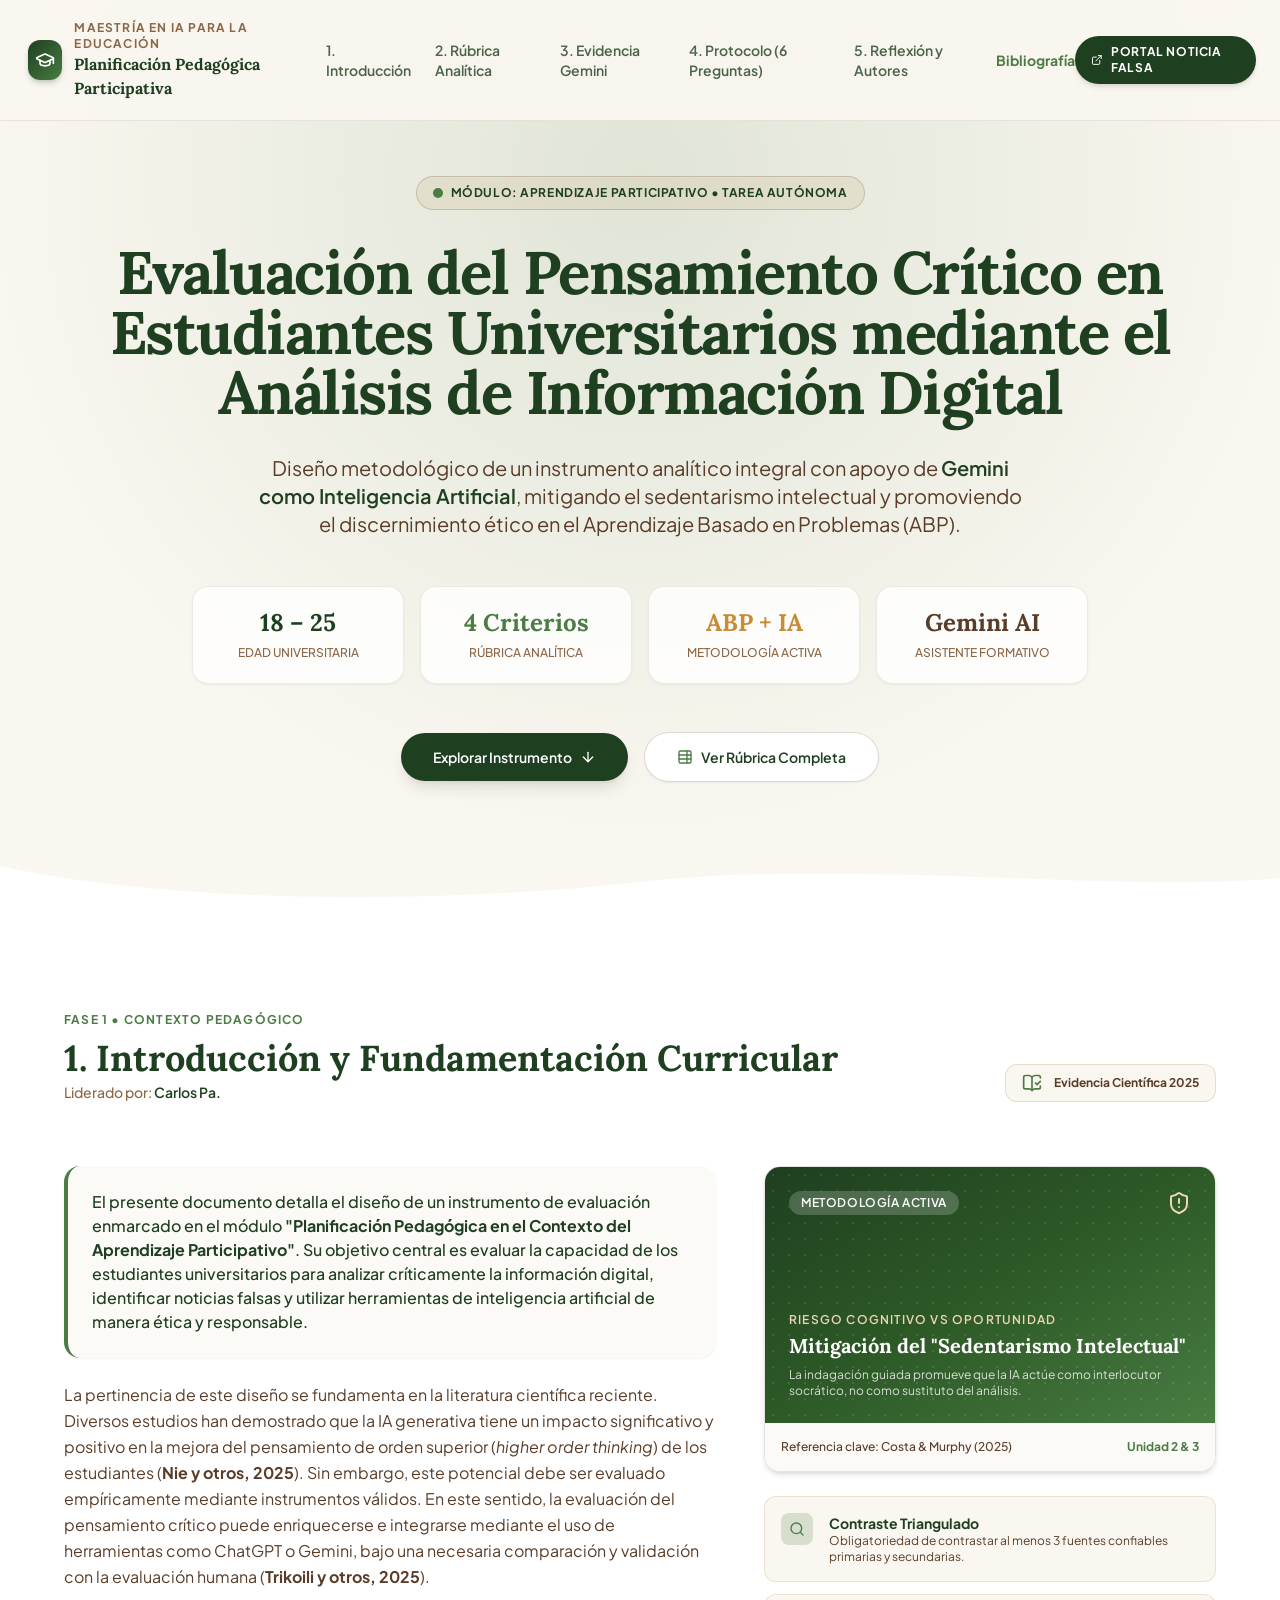
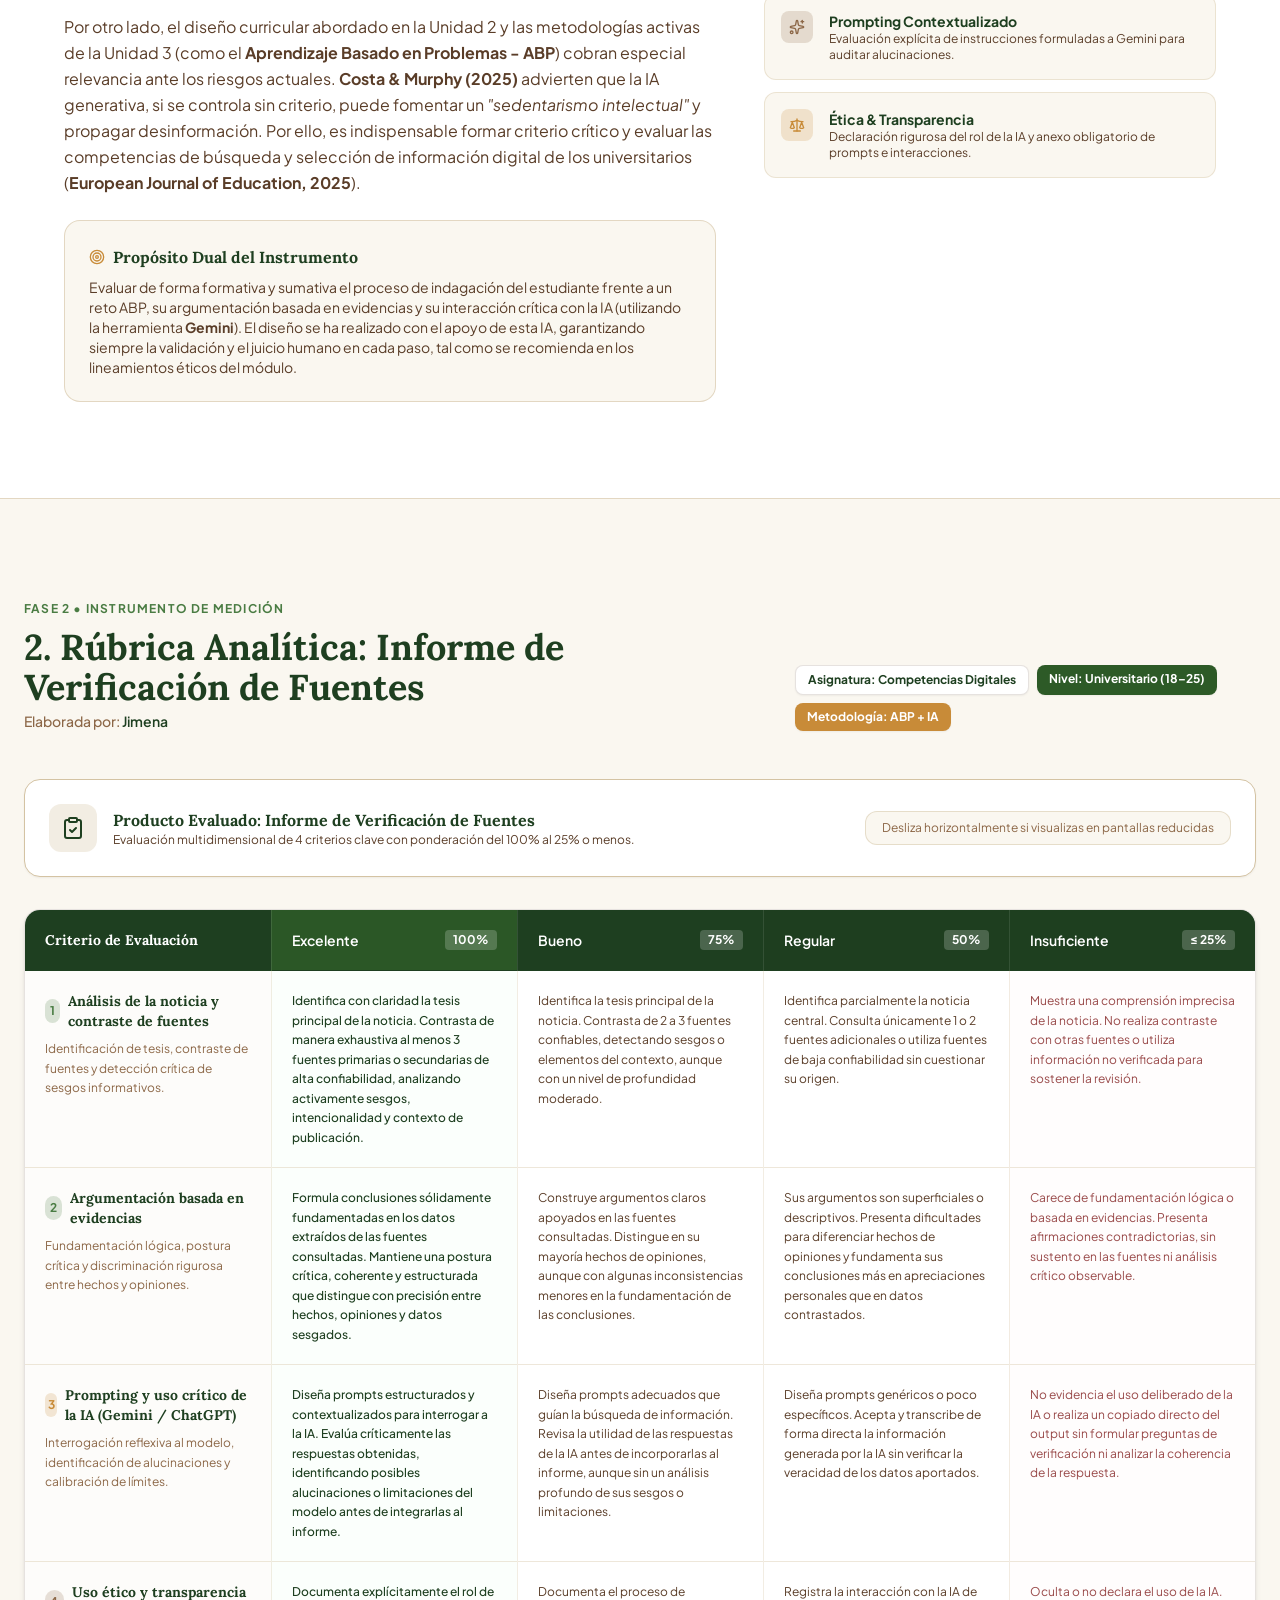
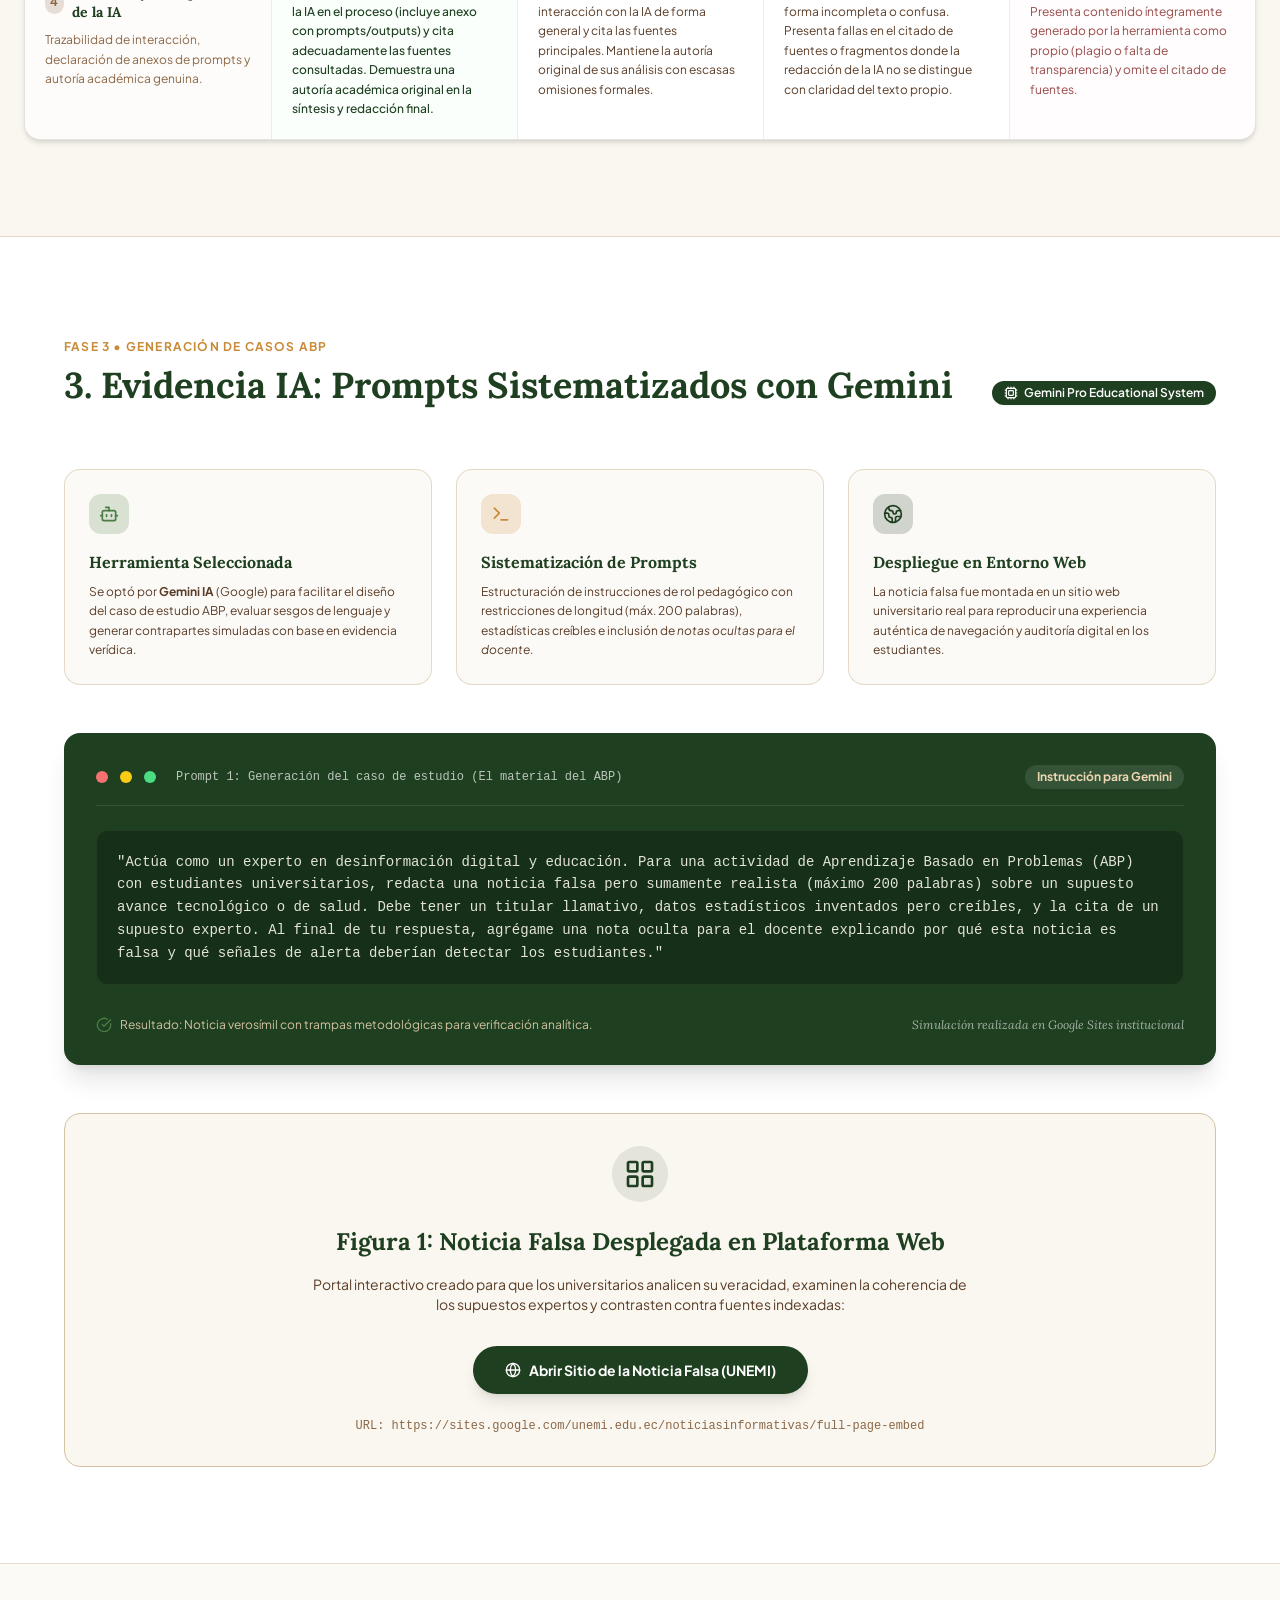
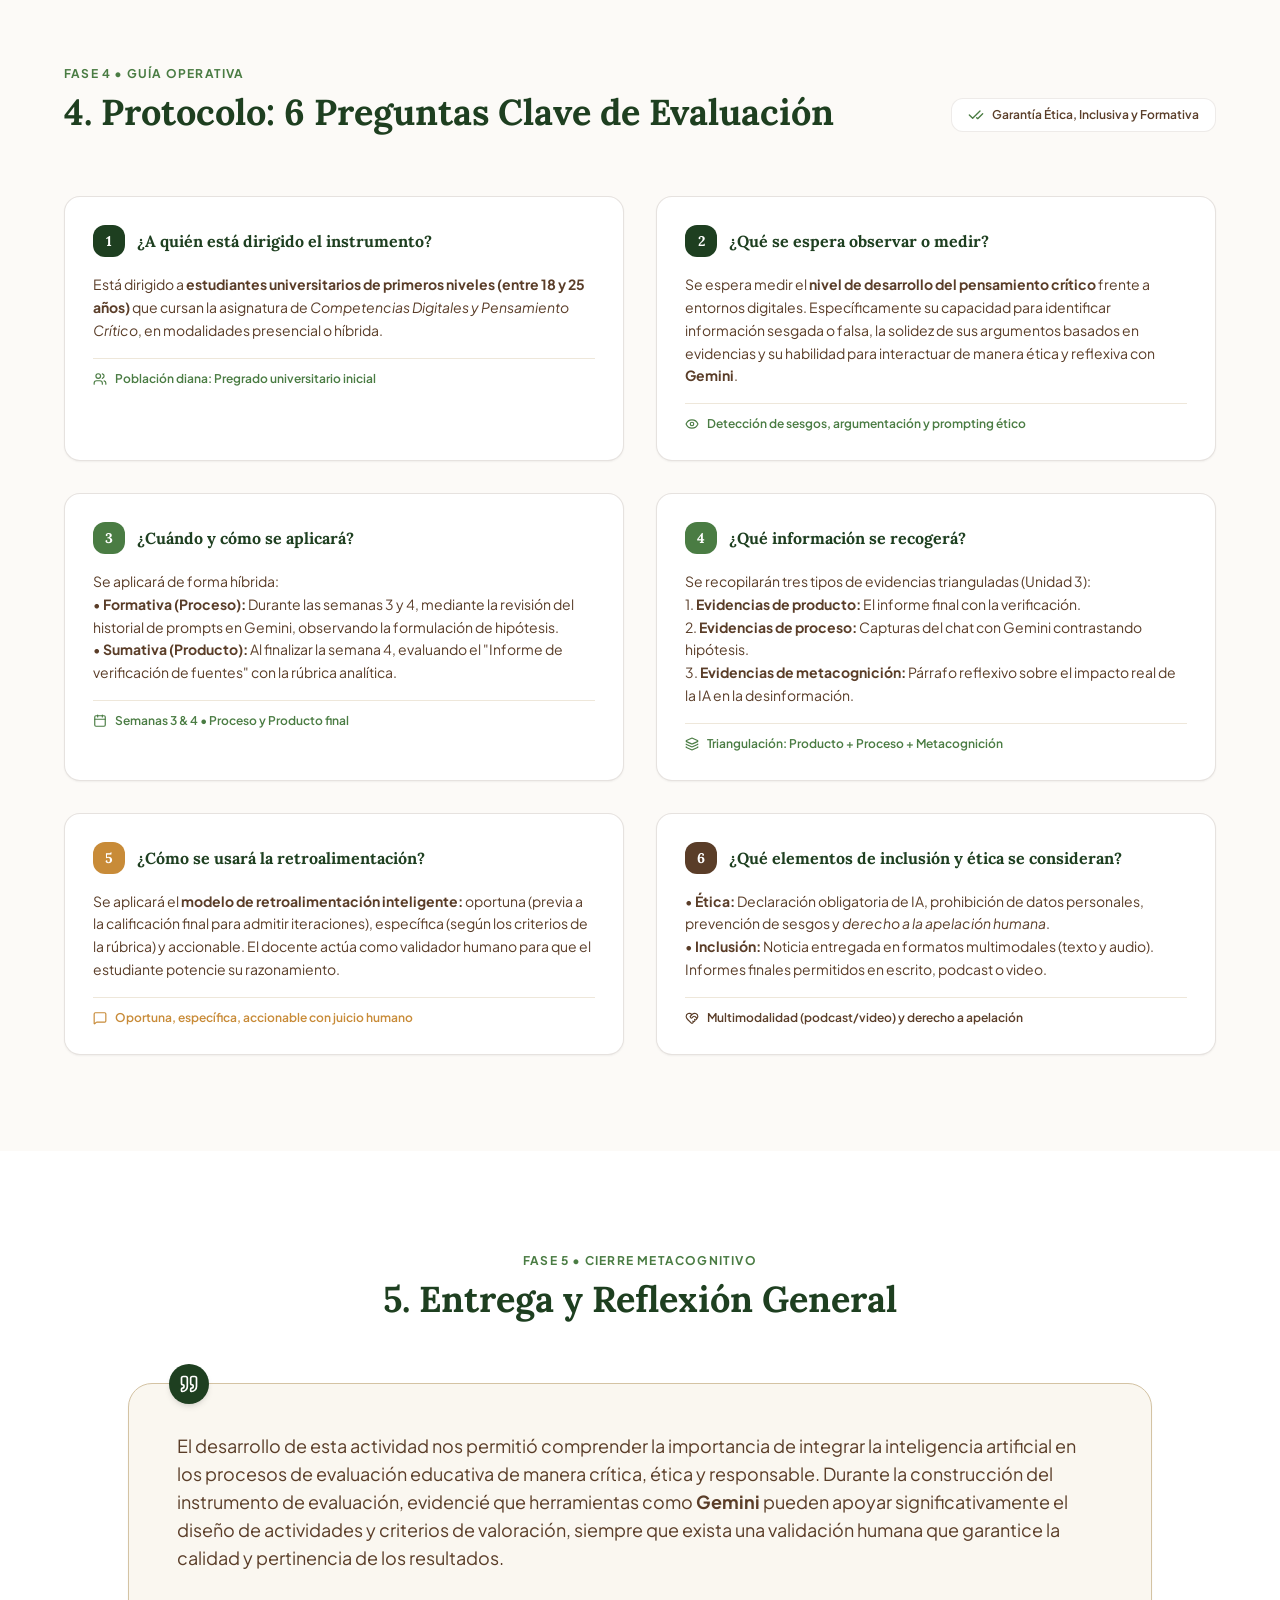
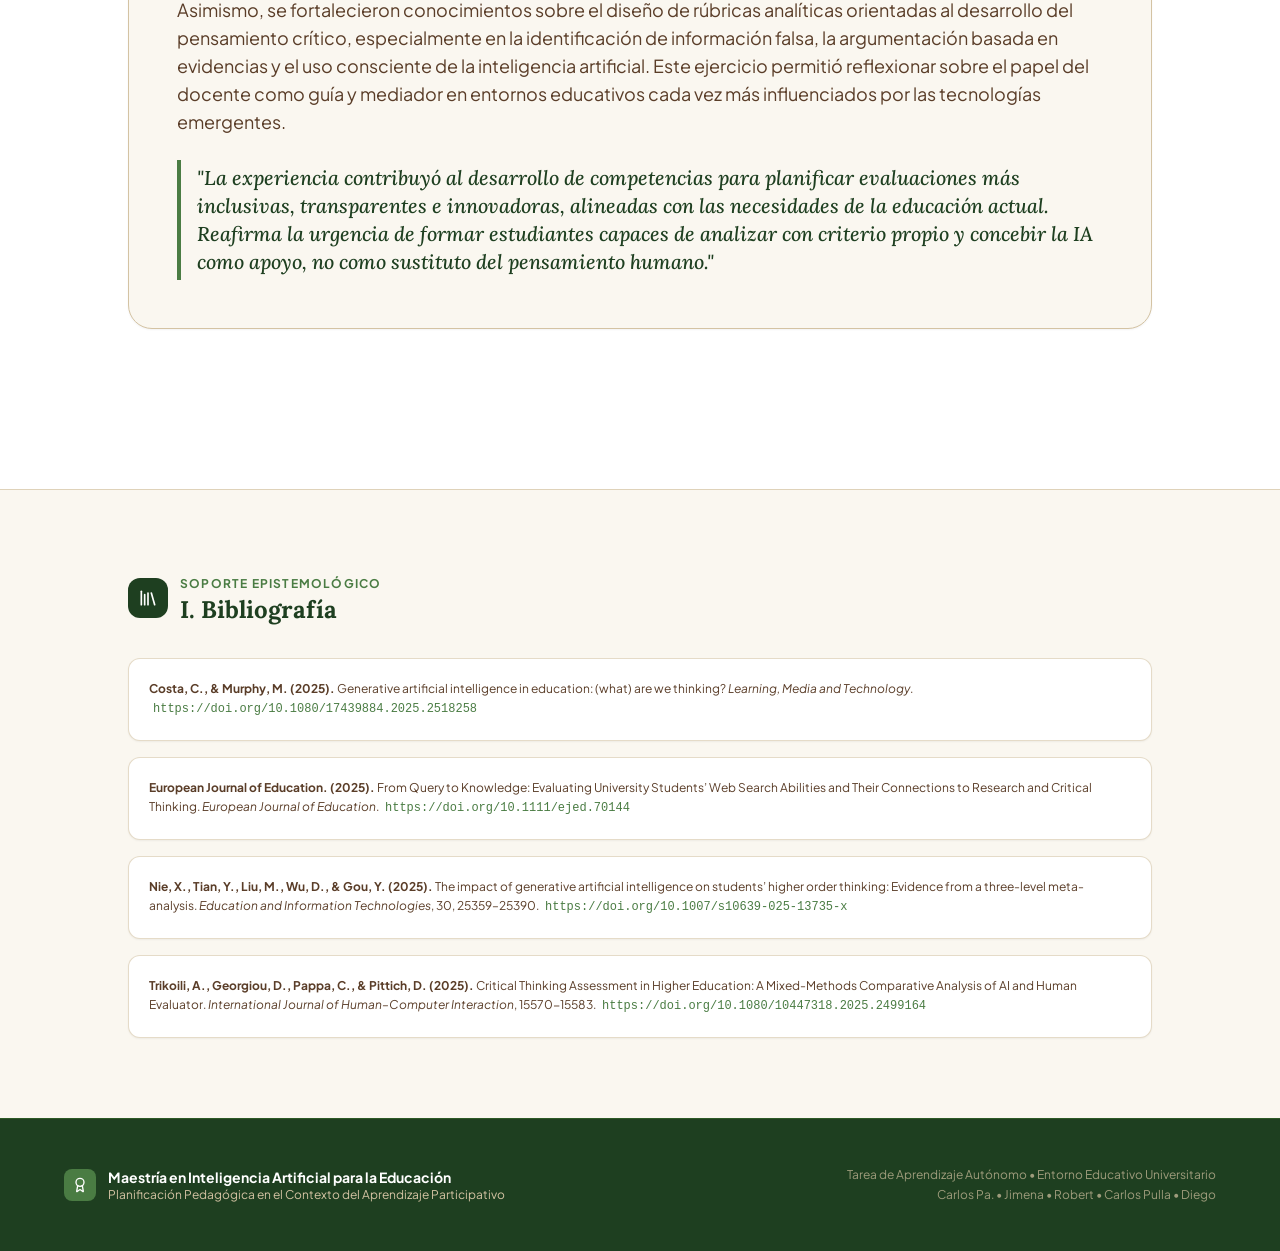
==== index.html @ 3ea4b83e "tarea4" ====
<!DOCTYPE html>
<html lang="es" class="scroll-smooth">
<head>
  <meta charset="UTF-8">
  <meta name="viewport" content="width=device-width, initial-scale=1.0">
  <title>Evaluación del Pensamiento Crítico con IA Gemini | Maestría en IA para la Educación</title>
  
  <!-- SEO Técnico y Metadatos de Redes Sociales -->
  <meta name="description" content="Diseño metodológico de un instrumento analítico integral con apoyo de Gemini como Inteligencia Artificial, mitigando el sedentarismo intelectual y promoviendo el discernimiento ético en el Aprendizaje Basado en Problemas (ABP).">
  <meta name="keywords" content="Pensamiento Crítico, Inteligencia Artificial, Gemini AI, Rúbrica Analítica, Aprendizaje Basado en Problemas, ABP, Competencias Digitales, Educación Superior, Desinformación, UNEMI">
  <meta name="author" content="Carlos Pa., Jimena, Robert, Carlos Pulla, Diego">
  <meta name="robots" content="index, follow">
  <meta name="theme-color" content="#1E3F20">
  
  <!-- Open Graph / Facebook / WhatsApp -->
  <meta property="og:type" content="article">
  <meta property="og:title" content="Evaluación del Pensamiento Crítico con IA Gemini | Maestría en IA para la Educación">
  <meta property="og:description" content="Instrumento analítico integral para evaluar el pensamiento crítico y la interacción ética con IA en estudiantes universitarios.">
  <meta property="og:image" content="assets/images/screen.png">
  <meta property="og:locale" content="es_EC">
  <meta property="og:site_name" content="Maestría en IA para la Educación">

  <!-- Twitter Cards -->
  <meta name="twitter:card" content="summary_large_image">
  <meta name="twitter:title" content="Evaluación del Pensamiento Crítico con IA Gemini">
  <meta name="twitter:description" content="Instrumento metodológico en Aprendizaje Basado en Problemas (ABP) asistido por IA Gemini.">
  <meta name="twitter:image" content="assets/images/screen.png">

  <!-- Favicon Académico Local -->
  <link rel="icon" type="image/svg+xml" href="assets/images/favicon.svg">
  <link rel="apple-touch-icon" href="assets/images/favicon.svg">

  <!-- Google Fonts: Plus Jakarta Sans & Lora (Tipografía del Sistema) -->
  <link rel="preconnect" href="https://fonts.googleapis.com">
  <link rel="preconnect" href="https://fonts.gstatic.com" crossorigin>
  <link href="https://fonts.googleapis.com/css2?family=Plus+Jakarta+Sans:ital,wght@0,300;0,400;0,500;0,600;0,700;0,800;1,400&family=Lora:ital,wght@0,500;0,600;0,700;1,400&display=swap" rel="stylesheet">

  <!-- Hojas de Estilos Locales (Optimización y Rendimiento Offline) -->
  <link rel="stylesheet" href="assets/vendor/aos/aos.css">
  <link rel="stylesheet" href="assets/css/style.css">

  <!-- Tailwind CSS Engine Local con Fallback -->
  <script src="assets/vendor/tailwind/tailwind.min.js"></script>
  <script>
    tailwind.config = {
      theme: {
        extend: {
          colors: {
            brand: {
              cream: '#FAF7F0',
              creamLight: '#FCFAF7',
              creamDark: '#EFE9DE',
              forest: '#1E3F20',
              emerald: '#2D5A27',
              leaf: '#4A7C43',
              olive: '#708E58',
              moss: '#3B6032',
              earth: '#5A3D28',
              earthLight: '#8C6747',
              sand: '#D4C3A3',
              ochre: '#C88B38',
              amberSoft: '#EED6B3',
            }
          },
          fontFamily: {
            sans: ['"Plus Jakarta Sans"', 'system-ui', 'sans-serif'],
            serif: ['Lora', 'serif'],
          }
        }
      }
    };
  </script>

  <!-- Lucide Icons Local -->
  <script src="assets/vendor/lucide/lucide.min.js"></script>

  <!-- Datos Estructurados JSON-LD (SEO Académico) -->
  <script type="application/ld+json">
  {
    "@context": "https://schema.org",
    "@type": "ScholarlyArticle",
    "name": "Evaluación del Pensamiento Crítico en Estudiantes Universitarios mediante el Análisis de Información Digital",
    "headline": "Diseño metodológico de un instrumento analítico integral con apoyo de Gemini como Inteligencia Artificial",
    "inLanguage": "es",
    "author": [
      { "@type": "Person", "name": "Carlos Pa." },
      { "@type": "Person", "name": "Jimena" },
      { "@type": "Person", "name": "Robert" },
      { "@type": "Person", "name": "Carlos Pulla" },
      { "@type": "Person", "name": "Diego" }
    ],
    "about": [
      "Pensamiento Crítico",
      "Inteligencia Artificial en Educación",
      "Aprendizaje Basado en Problemas",
      "Alfabetización Mediática"
    ],
    "educationalLevel": "Educación Superior (Pregrado Universitario)",
    "course": {
      "@type": "Course",
      "name": "Planificación Pedagógica en el Contexto del Aprendizaje Participativo",
      "educationalCredentialAwarded": "Maestría en Inteligencia Artificial para la Educación"
    }
  }
  </script>
</head>
<body class="selection:bg-brand-leaf selection:text-white">

  <!-- Enlace accesible para lectores de pantalla y navegación por teclado -->
  <a href="#main-content" class="skip-link">Saltar al contenido principal</a>

  <!-- TOP HEADER / NAV STICKY -->
  <header class="fixed top-0 left-0 right-0 z-50 bg-[#FAF7F0]/90 backdrop-blur-md border-b border-brand-earth/10 transition-all duration-300">
    <div class="max-w-7xl mx-auto px-6 py-4 flex items-center justify-between">
      
      <!-- Brand Logo & Academic Context -->
      <a href="#" class="flex items-center gap-3 group focus:outline-none focus-visible:ring-2 focus-visible:ring-brand-emerald rounded-lg p-1" aria-label="Ir al inicio - Maestría en IA para la Educación">
        <div class="w-10 h-10 rounded-xl bg-gradient-to-br from-brand-forest to-brand-leaf flex items-center justify-center text-white shadow-md shadow-brand-forest/20 group-hover:scale-105 transition-transform">
          <svg xmlns="http://www.w3.org/2000/svg" width="24" height="24" viewBox="0 0 24 24" fill="none" stroke="currentColor" stroke-width="2" stroke-linecap="round" stroke-linejoin="round" class="lucide lucide-graduation-cap w-5 h-5" aria-hidden="true"><path d="M21.42 10.922a1 1 0 0 0-.019-1.838L12.83 5.18a2 2 0 0 0-1.66 0L2.6 9.08a1 1 0 0 0 0 1.832l8.57 3.908a2 2 0 0 0 1.66 0z"></path><path d="M22 10v6"></path><path d="M6 12.5V16a6 3 0 0 0 12 0v-3.5"></path></svg>
        </div>
        <div>
          <span class="block text-xs uppercase tracking-widest font-bold text-brand-earthLight">Maestría en IA para la Educación</span>
          <span class="font-serif font-bold text-brand-forest text-base leading-tight group-hover:text-brand-emerald transition-colors">Planificación Pedagógica Participativa</span>
        </div>
      </a>

      <!-- Desktop Navigation Menu -->
      <nav class="hidden lg:flex items-center gap-6 text-sm font-semibold text-brand-forest/80" aria-label="Navegación principal">
        <a href="#introduccion" class="hover:text-brand-leaf transition-colors py-1">1. Introducción</a>
        <a href="#rubrica" class="hover:text-brand-leaf transition-colors py-1">2. Rúbrica Analítica</a>
        <a href="#evidencia-ia" class="hover:text-brand-leaf transition-colors py-1">3. Evidencia Gemini</a>
        <a href="#protocolo" class="hover:text-brand-leaf transition-colors py-1">4. Protocolo (6 Preguntas)</a>
        <a href="#reflexion" class="hover:text-brand-leaf transition-colors py-1">5. Reflexión y Autores</a>
        <a href="#bibliografia" class="hover:text-brand-leaf transition-colors py-1">Bibliografía</a>
      </nav>

      <!-- Action Button & Mobile Menu Toggle -->
      <div class="flex items-center gap-3">
        <a href="https://sites.google.com/unemi.edu.ec/noticiasinformativas/full-page-embed" target="_blank" rel="noopener noreferrer" class="inline-flex items-center gap-2 px-4 py-2 text-xs font-bold uppercase tracking-wider text-white bg-brand-forest hover:bg-brand-emerald rounded-full transition-all duration-300 shadow-md hover:shadow-lg focus:outline-none focus-visible:ring-2 focus-visible:ring-brand-emerald" aria-label="Abrir Portal Noticia Falsa de UNEMI en una nueva pestaña">
          <svg xmlns="http://www.w3.org/2000/svg" width="24" height="24" viewBox="0 0 24 24" fill="none" stroke="currentColor" stroke-width="2" stroke-linecap="round" stroke-linejoin="round" class="lucide lucide-external-link w-3.5 h-3.5" aria-hidden="true"><path d="M15 3h6v6"></path><path d="M10 14 21 3"></path><path d="M18 13v6a2 2 0 0 1-2 2H5a2 2 0 0 1-2-2V8a2 2 0 0 1 2-2h6"></path></svg>
          <span>Portal Noticia Falsa</span>
        </a>

        <!-- Botón Menú Móvil (Responsive A11y) -->
        <button id="mobile-menu-btn" type="button" class="lg:hidden p-2 rounded-xl text-brand-forest hover:bg-brand-creamDark focus:outline-none focus-visible:ring-2 focus-visible:ring-brand-emerald" aria-label="Abrir menú de navegación" aria-expanded="false" aria-controls="mobile-menu">
          <svg xmlns="http://www.w3.org/2000/svg" width="24" height="24" viewBox="0 0 24 24" fill="none" stroke="currentColor" stroke-width="2" stroke-linecap="round" stroke-linejoin="round" class="w-6 h-6" aria-hidden="true"><line x1="4" x2="20" y1="12" y2="12"></line><line x1="4" x2="20" y1="6" y2="6"></line><line x1="4" x2="20" y1="18" y2="18"></line></svg>
        </button>
      </div>
    </div>

    <!-- Menú Móvil Desplegable (Drawer Accesible) -->
    <div id="mobile-menu" class="hidden lg:hidden border-t border-brand-earth/10 bg-brand-cream/95 backdrop-blur-xl px-6 py-6 shadow-xl transition-all duration-300" role="dialog" aria-modal="true" aria-label="Menú móvil">
      <div class="flex items-center justify-between pb-4 border-b border-brand-sand/50 mb-4">
        <span class="text-xs uppercase tracking-widest font-bold text-brand-earthLight">Secciones del Proyecto</span>
        <button id="mobile-menu-close" type="button" class="p-1.5 rounded-lg text-brand-forest hover:bg-brand-creamDark" aria-label="Cerrar menú móvil">
          <svg xmlns="http://www.w3.org/2000/svg" width="20" height="20" viewBox="0 0 24 24" fill="none" stroke="currentColor" stroke-width="2" stroke-linecap="round" stroke-linejoin="round" aria-hidden="true"><path d="M18 6 6 18"></path><path d="m6 6 12 12"></path></svg>
        </button>
      </div>
      <nav class="flex flex-col gap-3 text-base font-semibold text-brand-forest">
        <a href="#introduccion" class="mobile-nav-link p-2 rounded-lg hover:bg-brand-creamDark hover:text-brand-leaf transition-colors">1. Introducción</a>
        <a href="#rubrica" class="mobile-nav-link p-2 rounded-lg hover:bg-brand-creamDark hover:text-brand-leaf transition-colors">2. Rúbrica Analítica</a>
        <a href="#evidencia-ia" class="mobile-nav-link p-2 rounded-lg hover:bg-brand-creamDark hover:text-brand-leaf transition-colors">3. Evidencia Gemini</a>
        <a href="#protocolo" class="mobile-nav-link p-2 rounded-lg hover:bg-brand-creamDark hover:text-brand-leaf transition-colors">4. Protocolo (6 Preguntas)</a>
        <a href="#reflexion" class="mobile-nav-link p-2 rounded-lg hover:bg-brand-creamDark hover:text-brand-leaf transition-colors">5. Reflexión y Autores</a>
        <a href="#bibliografia" class="mobile-nav-link p-2 rounded-lg hover:bg-brand-creamDark hover:text-brand-leaf transition-colors">Bibliografía</a>
      </nav>
    </div>
  </header>

  <!-- CONTENIDO PRINCIPAL -->
  <main id="main-content">

    <!-- HERO SECTION: SCROLL STORYTELLING BEGINS -->
    <section class="relative pt-36 pb-24 md:pt-44 md:pb-32 px-6 hero-glow overflow-hidden" aria-labelledby="hero-heading">
      <div class="max-w-6xl mx-auto text-center relative z-10">
        
        <!-- Academic Pills -->
        <div class="inline-flex items-center gap-2 px-4 py-2 rounded-full bg-brand-sand/30 border border-brand-earth/20 mb-8" data-aos="fade-down">
          <span class="w-2.5 h-2.5 rounded-full bg-brand-leaf animate-pulse" aria-hidden="true"></span>
          <span class="text-xs font-bold uppercase tracking-wider text-brand-forest">MÓDULO: Aprendizaje Participativo • Tarea Autónoma</span>
        </div>

        <!-- Main Headline -->
        <h1 id="hero-heading" class="text-3xl sm:text-5xl md:text-6xl font-serif font-bold text-brand-forest leading-tight tracking-tight mb-8" data-aos="fade-right">
          Evaluación del Pensamiento Crítico en Estudiantes Universitarios mediante el Análisis de Información Digital
        </h1>

        <p class="max-w-3xl mx-auto text-lg md:text-xl text-brand-earth leading-relaxed font-normal mb-12" data-aos="fade-up">
          Diseño metodológico de un instrumento analítico integral con apoyo de <strong class="text-brand-forest font-semibold">Gemini como Inteligencia Artificial</strong>, mitigando el sedentarismo intelectual y promoviendo el discernimiento ético en el Aprendizaje Basado en Problemas (ABP).
        </p>

        <!-- Key Meta Metrics -->
        <div class="grid grid-cols-2 md:grid-cols-4 gap-4 max-w-4xl mx-auto mb-12" data-aos="zoom-in">
          <div class="bg-white/80 p-5 rounded-2xl border border-brand-earth/10 shadow-sm transform transition duration-500 hover:scale-105 hover:shadow-xl">
            <span class="block text-2xl font-bold text-brand-forest font-serif">18 – 25</span>
            <span class="text-xs text-brand-earthLight uppercase font-medium">Edad Universitaria</span>
          </div>
          <div class="bg-white/80 p-5 rounded-2xl border border-brand-earth/10 shadow-sm transform transition duration-500 hover:scale-105 hover:shadow-xl">
            <span class="block text-2xl font-bold text-brand-leaf font-serif">4 Criterios</span>
            <span class="text-xs text-brand-earthLight uppercase font-medium">Rúbrica Analítica</span>
          </div>
          <div class="bg-white/80 p-5 rounded-2xl border border-brand-earth/10 shadow-sm transform transition duration-500 hover:scale-105 hover:shadow-xl">
            <span class="block text-2xl font-bold text-brand-ochre font-serif">ABP + IA</span>
            <span class="text-xs text-brand-earthLight uppercase font-medium">Metodología Activa</span>
          </div>
          <div class="bg-white/80 p-5 rounded-2xl border border-brand-earth/10 shadow-sm transform transition duration-500 hover:scale-105 hover:shadow-xl">
            <span class="block text-2xl font-bold text-brand-earth font-serif">Gemini AI</span>
            <span class="text-xs text-brand-earthLight uppercase font-medium">Asistente Formativo</span>
          </div>
        </div>

        <!-- Action Buttons -->
        <div class="flex flex-wrap items-center justify-center gap-4" data-aos="fade-up">
          <a href="#introduccion" class="px-8 py-3.5 rounded-full bg-brand-forest text-white font-semibold text-sm hover:bg-brand-emerald shadow-lg hover:shadow-brand-forest/20 transition-all flex items-center gap-2">
            <span>Explorar Instrumento</span>
            <svg xmlns="http://www.w3.org/2000/svg" width="24" height="24" viewBox="0 0 24 24" fill="none" stroke="currentColor" stroke-width="2" stroke-linecap="round" stroke-linejoin="round" class="lucide lucide-arrow-down w-4 h-4" aria-hidden="true"><path d="M12 5v14"></path><path d="m19 12-7 7-7-7"></path></svg>
          </a>
          <a href="#rubrica" class="px-8 py-3.5 rounded-full bg-white text-brand-forest border border-brand-earth/20 font-semibold text-sm hover:bg-brand-creamDark transition-all flex items-center gap-2 shadow-sm">
            <svg xmlns="http://www.w3.org/2000/svg" width="24" height="24" viewBox="0 0 24 24" fill="none" stroke="currentColor" stroke-width="2" stroke-linecap="round" stroke-linejoin="round" class="lucide lucide-table-properties w-4 h-4 text-brand-leaf" aria-hidden="true"><path d="M15 3v18"></path><rect width="18" height="18" x="3" y="3" rx="2"></rect><path d="M21 9H3"></path><path d="M21 15H3"></path></svg>
            <span>Ver Rúbrica Completa</span>
          </a>
        </div>

      </div>

      <!-- Organic Decorative Waves -->
      <div class="absolute -bottom-1 left-0 right-0 w-full overflow-hidden leading-none pointer-events-none" aria-hidden="true">
        <svg class="relative block w-full h-12 text-white" viewBox="0 0 1200 120" preserveAspectRatio="none" fill="currentColor">
          <path d="M0,0 C150,90 400,100 600,40 C800,-20 1050,70 1200,30 L1200,120 L0,120 Z"></path>
        </svg>
      </div>
    </section>

    <!-- SECCIÓN 1: INTRODUCCIÓN Y FUNDAMENTACIÓN CIENTÍFICA (Carlos Pa.) -->
    <section id="introduccion" class="py-24 bg-white px-6">
      <div class="max-w-6xl mx-auto">
        
        <div class="flex flex-col md:flex-row md:items-end justify-between mb-16 gap-6">
          <div>
            <span class="text-xs font-bold uppercase tracking-widest text-brand-leaf" data-aos="fade-up">Fase 1 • Contexto Pedagógico</span>
            <h2 class="text-3xl md:text-4xl font-serif font-bold text-brand-forest mt-2" data-aos="fade-right">
              1. Introducción y Fundamentación Curricular
            </h2>
            <p class="text-sm font-medium text-brand-earthLight mt-1">Liderado por: <span class="text-brand-forest font-semibold">Carlos Pa.</span></p>
          </div>
          <div class="flex items-center gap-3 bg-brand-cream px-4 py-2 rounded-xl border border-brand-sand/50" data-aos="fade-left">
            <svg xmlns="http://www.w3.org/2000/svg" width="24" height="24" viewBox="0 0 24 24" fill="none" stroke="currentColor" stroke-width="2" stroke-linecap="round" stroke-linejoin="round" class="lucide lucide-book-open-check w-5 h-5 text-brand-leaf" aria-hidden="true"><path d="M12 5v16"></path><path d="m16 12 2 2 4-4"></path><path d="M22 6V5a2 2 0 0 0-1.999-2L16 3.002A5 5 0 0 0 12 5a5 5 0 0 0-4-2H4a2 2 0 0 0-2 2v12a2 2 0 0 0 1.999 2H8a5 5 0 0 1 4 2 5 5 0 0 1 4-2h4.001A2 2 0 0 0 22 17v-1.344"></path></svg>
            <span class="text-xs font-bold text-brand-earth">Evidencia Científica 2025</span>
          </div>
        </div>

        <div class="grid grid-cols-1 lg:grid-cols-12 gap-12 items-start">
          
          <!-- Left Column: Storytelling Text -->
          <div class="lg:col-span-7 space-y-6 text-brand-earth leading-relaxed">
            <div class="p-6 rounded-2xl bg-brand-creamLight border-l-4 border-brand-leaf shadow-sm" data-aos="fade-up">
              <p class="text-base font-medium text-brand-forest">
                El presente documento detalla el diseño de un instrumento de evaluación enmarcado en el módulo <strong>"Planificación Pedagógica en el Contexto del Aprendizaje Participativo"</strong>. Su objetivo central es evaluar la capacidad de los estudiantes universitarios para analizar críticamente la información digital, identificar noticias falsas y utilizar herramientas de inteligencia artificial de manera ética y responsable.
              </p>
            </div>

            <p data-aos="fade-up">
              La pertinencia de este diseño se fundamenta en la literatura científica reciente. Diversos estudios han demostrado que la IA generativa tiene un impacto significativo y positivo en la mejora del pensamiento de orden superior (<em>higher order thinking</em>) de los estudiantes (<strong>Nie y otros, 2025</strong>). Sin embargo, este potencial debe ser evaluado empíricamente mediante instrumentos válidos. En este sentido, la evaluación del pensamiento crítico puede enriquecerse e integrarse mediante el uso de herramientas como ChatGPT o Gemini, bajo una necesaria comparación y validación con la evaluación humana (<strong>Trikoili y otros, 2025</strong>).
            </p>

            <p data-aos="fade-up">
              Por otro lado, el diseño curricular abordado en la Unidad 2 y las metodologías activas de la Unidad 3 (como el <strong>Aprendizaje Basado en Problemas - ABP</strong>) cobran especial relevancia ante los riesgos actuales. <strong>Costa &amp; Murphy (2025)</strong> advierten que la IA generativa, si se controla sin criterio, puede fomentar un <em>"sedentarismo intelectual"</em> y propagar desinformación. Por ello, es indispensable formar criterio crítico y evaluar las competencias de búsqueda y selección de información digital de los universitarios (<strong>European Journal of Education, 2025</strong>).
            </p>

            <div class="p-6 rounded-2xl bg-brand-cream border border-brand-sand/60" data-aos="fade-up">
              <h3 class="font-serif font-bold text-brand-forest mb-2 flex items-center gap-2 text-base">
                <svg xmlns="http://www.w3.org/2000/svg" width="24" height="24" viewBox="0 0 24 24" fill="none" stroke="currentColor" stroke-width="2" stroke-linecap="round" stroke-linejoin="round" class="lucide lucide-target w-4 h-4 text-brand-ochre" aria-hidden="true"><circle cx="12" cy="12" r="10"></circle><circle cx="12" cy="12" r="6"></circle><circle cx="12" cy="12" r="2"></circle></svg>
                Propósito Dual del Instrumento
              </h3>
              <p class="text-sm text-brand-earth">
                Evaluar de forma formativa y sumativa el proceso de indagación del estudiante frente a un reto ABP, su argumentación basada en evidencias y su interacción crítica con la IA (utilizando la herramienta <strong>Gemini</strong>). El diseño se ha realizado con el apoyo de esta IA, garantizando siempre la validación y el juicio humano en cada paso, tal como se recomienda en los lineamientos éticos del módulo.
              </p>
            </div>
          </div>

          <!-- Right Column: Visual Infographic & Nature Cards -->
          <div class="lg:col-span-5 space-y-6">
            
            <div data-aos="zoom-in" class="relative group rounded-2xl overflow-hidden border border-brand-earth/15 shadow-md transform transition duration-500 hover:scale-105 hover:shadow-xl">
              <!-- Simulated Academic Vector Visual with Nature/Tech Harmony -->
              <div class="h-64 bg-gradient-to-br from-brand-forest via-brand-emerald to-brand-leaf p-6 flex flex-col justify-between text-white relative">
                <div class="absolute inset-0 opacity-10 bg-[radial-gradient(#fff_1px,transparent_1px)] [background-size:16px_16px]"></div>
                <div class="flex justify-between items-start z-10">
                  <span class="px-3 py-1 rounded-full bg-white/20 backdrop-blur-sm text-xs font-semibold uppercase tracking-wider">Metodología Activa</span>
                  <svg xmlns="http://www.w3.org/2000/svg" width="24" height="24" viewBox="0 0 24 24" fill="none" stroke="currentColor" stroke-width="2" stroke-linecap="round" stroke-linejoin="round" class="lucide lucide-shield-alert w-6 h-6 text-brand-amberSoft" aria-hidden="true"><path d="M20 13c0 5-3.5 7.5-7.66 8.95a1 1 0 0 1-.67-.01C7.5 20.5 4 18 4 13V6a1 1 0 0 1 1-1c2 0 4.5-1.2 6.24-2.72a1.17 1.17 0 0 1 1.52 0C14.51 3.81 17 5 19 5a1 1 0 0 1 1 1z"></path><path d="M12 8v4"></path><path d="M12 16h.01"></path></svg>
                </div>
                <div class="z-10">
                  <p class="text-xs uppercase tracking-widest text-brand-amberSoft font-semibold mb-1">Riesgo Cognitivo vs Oportunidad</p>
                  <h3 class="text-xl font-serif font-bold leading-snug">Mitigación del "Sedentarismo Intelectual"</h3>
                  <p class="text-xs text-white/80 mt-2">La indagación guiada promueve que la IA actúe como interlocutor socrático, no como sustituto del análisis.</p>
                </div>
              </div>
              <div class="bg-brand-creamLight p-4 flex items-center justify-between text-xs text-brand-earth font-medium">
                <span>Referencia clave: Costa &amp; Murphy (2025)</span>
                <span class="text-brand-leaf font-bold">Unidad 2 &amp; 3</span>
              </div>
            </div>

            <!-- Pillars Summary -->
            <div class="space-y-3" data-aos="fade-up">
              <div class="p-4 rounded-xl bg-brand-cream flex items-start gap-4 border border-brand-sand/40 transform transition duration-500 hover:scale-105 hover:shadow-xl">
                <div class="w-8 h-8 rounded-lg bg-brand-leaf/20 text-brand-leaf flex items-center justify-center shrink-0">
                  <svg xmlns="http://www.w3.org/2000/svg" width="24" height="24" viewBox="0 0 24 24" fill="none" stroke="currentColor" stroke-width="2" stroke-linecap="round" stroke-linejoin="round" class="lucide lucide-search w-4 h-4" aria-hidden="true"><path d="m21 21-4.34-4.34"></path><circle cx="11" cy="11" r="8"></circle></svg>
                </div>
                <div>
                  <h4 class="text-sm font-bold text-brand-forest">Contraste Triangulado</h4>
                  <p class="text-xs text-brand-earth">Obligatoriedad de contrastar al menos 3 fuentes confiables primarias y secundarias.</p>
                </div>
              </div>

              <div class="p-4 rounded-xl bg-brand-cream flex items-start gap-4 border border-brand-sand/40 transform transition duration-500 hover:scale-105 hover:shadow-xl">
                <div class="w-8 h-8 rounded-lg bg-brand-earthLight/20 text-brand-earthLight flex items-center justify-center shrink-0">
                  <svg xmlns="http://www.w3.org/2000/svg" width="24" height="24" viewBox="0 0 24 24" fill="none" stroke="currentColor" stroke-width="2" stroke-linecap="round" stroke-linejoin="round" class="lucide lucide-sparkles w-4 h-4" aria-hidden="true"><path d="M11.017 2.814a1 1 0 0 1 1.966 0l1.051 5.558a2 2 0 0 0 1.594 1.594l5.558 1.051a1 1 0 0 1 0 1.966l-5.558 1.051a2 2 0 0 0-1.594 1.594l-1.051 5.558a1 1 0 0 1-1.966 0l-1.051-5.558a2 2 0 0 0-1.594-1.594l-5.558-1.051a1 1 0 0 1 0-1.966l5.558-1.051a2 2 0 0 0 1.594-1.594z"></path><path d="M20 2v4"></path><path d="M22 4h-4"></path><circle cx="4" cy="20" r="2"></circle></svg>
                </div>
                <div>
                  <h4 class="text-sm font-bold text-brand-forest">Prompting Contextualizado</h4>
                  <p class="text-xs text-brand-earth">Evaluación explícita de instrucciones formuladas a Gemini para auditar alucinaciones.</p>
                </div>
              </div>

              <div class="p-4 rounded-xl bg-brand-cream flex items-start gap-4 border border-brand-sand/40 transform transition duration-500 hover:scale-105 hover:shadow-xl">
                <div class="w-8 h-8 rounded-lg bg-brand-ochre/20 text-brand-ochre flex items-center justify-center shrink-0">
                  <svg xmlns="http://www.w3.org/2000/svg" width="24" height="24" viewBox="0 0 24 24" fill="none" stroke="currentColor" stroke-width="2" stroke-linecap="round" stroke-linejoin="round" class="lucide lucide-scale w-4 h-4" aria-hidden="true"><path d="M12 3v18"></path><path d="m19 8 3 8a5 5 0 0 1-6 0zV7"></path><path d="M3 7h1a17 17 0 0 0 8-2 17 17 0 0 0 8 2h1"></path><path d="m5 8 3 8a5 5 0 0 1-6 0zV7"></path><path d="M7 21h10"></path></svg>
                </div>
                <div>
                  <h4 class="text-sm font-bold text-brand-forest">Ética &amp; Transparencia</h4>
                  <p class="text-xs text-brand-earth">Declaración rigurosa del rol de la IA y anexo obligatorio de prompts e interacciones.</p>
                </div>
              </div>
            </div>

          </div>

        </div>

      </div>
    </section>

    <!-- SECCIÓN 2: LA RÚBRICA ANALÍTICA (Jimena) -->
    <section id="rubrica" class="py-24 bg-brand-cream px-6 border-y border-brand-sand/60">
      <div class="max-w-7xl mx-auto">
        
        <div class="flex flex-col md:flex-row md:items-end justify-between mb-12 gap-6">
          <div>
            <span class="text-xs font-bold uppercase tracking-widest text-brand-leaf" data-aos="fade-up">Fase 2 • Instrumento de Medición</span>
            <h2 class="text-3xl md:text-4xl font-serif font-bold text-brand-forest mt-2" data-aos="fade-right">
              2. Rúbrica Analítica: Informe de Verificación de Fuentes
            </h2>
            <p class="text-sm font-medium text-brand-earthLight mt-1">Elaborada por: <span class="text-brand-forest font-semibold">Jimena</span></p>
          </div>

          <!-- Metadata Badges -->
          <div class="flex flex-wrap gap-2" data-aos="fade-left">
            <span class="px-3 py-1.5 rounded-lg bg-white text-xs font-bold text-brand-forest border border-brand-earth/15 shadow-sm">
              Asignatura: Competencias Digitales
            </span>
            <span class="px-3 py-1.5 rounded-lg bg-brand-emerald text-xs font-bold text-white shadow-sm">
              Nivel: Universitario (18–25)
            </span>
            <span class="px-3 py-1.5 rounded-lg bg-brand-ochre text-xs font-bold text-white shadow-sm">
              Metodología: ABP + IA
            </span>
          </div>
        </div>

        <!-- Information Banner -->
        <div class="bg-white rounded-2xl p-6 border border-brand-sand shadow-sm mb-8 flex flex-col md:flex-row items-center justify-between gap-4" data-aos="fade-up">
          <div class="flex items-center gap-4">
            <div class="w-12 h-12 rounded-xl bg-brand-sand/30 flex items-center justify-center text-brand-forest shrink-0">
              <svg xmlns="http://www.w3.org/2000/svg" width="24" height="24" viewBox="0 0 24 24" fill="none" stroke="currentColor" stroke-width="2" stroke-linecap="round" stroke-linejoin="round" class="lucide lucide-clipboard-check w-6 h-6" aria-hidden="true"><rect width="8" height="4" x="8" y="2" rx="1" ry="1"></rect><path d="M16 4h2a2 2 0 0 1 2 2v14a2 2 0 0 1-2 2H6a2 2 0 0 1-2-2V6a2 2 0 0 1 2-2h2"></path><path d="m9 14 2 2 4-4"></path></svg>
            </div>
            <div>
              <h3 class="font-serif font-bold text-brand-forest text-base">Producto Evaluado: Informe de Verificación de Fuentes</h3>
              <p class="text-xs text-brand-earth">Evaluación multidimensional de 4 criterios clave con ponderación del 100% al 25% o menos.</p>
            </div>
          </div>
          <div class="text-xs text-brand-earthLight bg-brand-cream px-4 py-2 rounded-xl border border-brand-sand/50">
            Desliza horizontalmente si visualizas en pantallas reducidas
          </div>
        </div>

        <!-- Full Table with Organic Design -->
        <div class="bg-white rounded-2xl border border-brand-earth/15 shadow-md overflow-hidden" data-aos="zoom-in">
          <div class="overflow-x-auto custom-scrollbar table-responsive" tabindex="0" role="region" aria-label="Tabla de Rúbrica Analítica de Evaluación">
            <table class="w-full text-left border-collapse min-w-[900px]">
              <caption class="sr-only">Rúbrica Analítica para evaluar el Pensamiento Crítico en cuatro niveles: Excelente, Bueno, Regular e Insuficiente</caption>
              <thead>
                <tr class="bg-brand-forest text-white border-b border-brand-forest">
                  <th scope="col" class="p-5 text-sm font-serif font-bold w-1/5">Criterio de Evaluación</th>
                  <th scope="col" class="p-5 text-sm font-semibold w-1/5 bg-brand-emerald/90 border-l border-white/10">
                    <div class="flex items-center justify-between">
                      <span>Excelente</span>
                      <span class="px-2 py-0.5 rounded bg-white/20 text-xs font-bold">100%</span>
                    </div>
                  </th>
                  <th scope="col" class="p-5 text-sm font-semibold w-1/5 bg-brand-forest border-l border-white/10">
                    <div class="flex items-center justify-between">
                      <span>Bueno</span>
                      <span class="px-2 py-0.5 rounded bg-white/20 text-xs font-bold">75%</span>
                    </div>
                  </th>
                  <th scope="col" class="p-5 text-sm font-semibold w-1/5 bg-brand-forest/90 border-l border-white/10">
                    <div class="flex items-center justify-between">
                      <span>Regular</span>
                      <span class="px-2 py-0.5 rounded bg-white/20 text-xs font-bold">50%</span>
                    </div>
                  </th>
                  <th scope="col" class="p-5 text-sm font-semibold w-1/5 bg-brand-forest/80 border-l border-white/10">
                    <div class="flex items-center justify-between">
                      <span>Insuficiente</span>
                      <span class="px-2 py-0.5 rounded bg-white/20 text-xs font-bold">&le; 25%</span>
                    </div>
                  </th>
                </tr>
              </thead>
              <tbody class="divide-y divide-brand-sand/40 text-xs leading-relaxed">
                
                <!-- Criterio 1 -->
                <tr class="hover:bg-brand-cream/50 transition-colors">
                  <th scope="row" class="p-5 bg-brand-creamLight/60 font-semibold text-brand-forest align-top border-r border-brand-sand/30">
                    <div class="flex items-center gap-2 mb-2">
                      <span class="w-6 h-6 rounded-full bg-brand-leaf/20 text-brand-leaf flex items-center justify-center text-xs font-bold">1</span>
                      <span class="text-sm font-bold font-serif">Análisis de la noticia y contraste de fuentes</span>
                    </div>
                    <p class="text-brand-earthLight font-normal">Identificación de tesis, contraste de fuentes y detección crítica de sesgos informativos.</p>
                  </th>
                  <td class="p-5 text-brand-forest bg-green-50/30 align-top border-r border-brand-sand/30 font-medium">
                    Identifica con claridad la tesis principal de la noticia. Contrasta de manera exhaustiva al menos 3 fuentes primarias o secundarias de alta confiabilidad, analizando activamente sesgos, intencionalidad y contexto de publicación.
                  </td>
                  <td class="p-5 text-brand-earth align-top border-r border-brand-sand/30">
                    Identifica la tesis principal de la noticia. Contrasta de 2 a 3 fuentes confiables, detectando sesgos o elementos del contexto, aunque con un nivel de profundidad moderado.
                  </td>
                  <td class="p-5 text-brand-earth align-top border-r border-brand-sand/30">
                    Identifica parcialmente la noticia central. Consulta únicamente 1 o 2 fuentes adicionales o utiliza fuentes de baja confiabilidad sin cuestionar su origen.
                  </td>
                  <td class="p-5 text-red-900/80 bg-red-50/20 align-top">
                    Muestra una comprensión imprecisa de la noticia. No realiza contraste con otras fuentes o utiliza información no verificada para sostener la revisión.
                  </td>
                </tr>

                <!-- Criterio 2 -->
                <tr class="hover:bg-brand-cream/50 transition-colors">
                  <th scope="row" class="p-5 bg-brand-creamLight/60 font-semibold text-brand-forest align-top border-r border-brand-sand/30">
                    <div class="flex items-center gap-2 mb-2">
                      <span class="w-6 h-6 rounded-full bg-brand-leaf/20 text-brand-leaf flex items-center justify-center text-xs font-bold">2</span>
                      <span class="text-sm font-bold font-serif">Argumentación basada en evidencias</span>
                    </div>
                    <p class="text-brand-earthLight font-normal">Fundamentación lógica, postura crítica y discriminación rigurosa entre hechos y opiniones.</p>
                  </th>
                  <td class="p-5 text-brand-forest bg-green-50/30 align-top border-r border-brand-sand/30 font-medium">
                    Formula conclusiones sólidamente fundamentadas en los datos extraídos de las fuentes consultadas. Mantiene una postura crítica, coherente y estructurada que distingue con precisión entre hechos, opiniones y datos sesgados.
                  </td>
                  <td class="p-5 text-brand-earth align-top border-r border-brand-sand/30">
                    Construye argumentos claros apoyados en las fuentes consultadas. Distingue en su mayoría hechos de opiniones, aunque con algunas inconsistencias menores en la fundamentación de las conclusiones.
                  </td>
                  <td class="p-5 text-brand-earth align-top border-r border-brand-sand/30">
                    Sus argumentos son superficiales o descriptivos. Presenta dificultades para diferenciar hechos de opiniones y fundamenta sus conclusiones más en apreciaciones personales que en datos contrastados.
                  </td>
                  <td class="p-5 text-red-900/80 bg-red-50/20 align-top">
                    Carece de fundamentación lógica o basada en evidencias. Presenta afirmaciones contradictorias, sin sustento en las fuentes ni análisis crítico observable.
                  </td>
                </tr>

                <!-- Criterio 3 -->
                <tr class="hover:bg-brand-cream/50 transition-colors">
                  <th scope="row" class="p-5 bg-brand-creamLight/60 font-semibold text-brand-forest align-top border-r border-brand-sand/30">
                    <div class="flex items-center gap-2 mb-2">
                      <span class="w-6 h-6 rounded-full bg-brand-ochre/20 text-brand-ochre flex items-center justify-center text-xs font-bold">3</span>
                      <span class="text-sm font-bold font-serif">Prompting y uso crítico de la IA (Gemini / ChatGPT)</span>
                    </div>
                    <p class="text-brand-earthLight font-normal">Interrogación reflexiva al modelo, identificación de alucinaciones y calibración de límites.</p>
                  </th>
                  <td class="p-5 text-brand-forest bg-green-50/30 align-top border-r border-brand-sand/30 font-medium">
                    Diseña prompts estructurados y contextualizados para interrogar a la IA. Evalúa críticamente las respuestas obtenidas, identificando posibles alucinaciones o limitaciones del modelo antes de integrarlas al informe.
                  </td>
                  <td class="p-5 text-brand-earth align-top border-r border-brand-sand/30">
                    Diseña prompts adecuados que guían la búsqueda de información. Revisa la utilidad de las respuestas de la IA antes de incorporarlas al informe, aunque sin un análisis profundo de sus sesgos o limitaciones.
                  </td>
                  <td class="p-5 text-brand-earth align-top border-r border-brand-sand/30">
                    Diseña prompts genéricos o poco específicos. Acepta y transcribe de forma directa la información generada por la IA sin verificar la veracidad de los datos aportados.
                  </td>
                  <td class="p-5 text-red-900/80 bg-red-50/20 align-top">
                    No evidencia el uso deliberado de la IA o realiza un copiado directo del output sin formular preguntas de verificación ni analizar la coherencia de la respuesta.
                  </td>
                </tr>

                <!-- Criterio 4 -->
                <tr class="hover:bg-brand-cream/50 transition-colors">
                  <th scope="row" class="p-5 bg-brand-creamLight/60 font-semibold text-brand-forest align-top border-r border-brand-sand/30">
                    <div class="flex items-center gap-2 mb-2">
                      <span class="w-6 h-6 rounded-full bg-brand-earthLight/20 text-brand-earthLight flex items-center justify-center text-xs font-bold">4</span>
                      <span class="text-sm font-bold font-serif">Uso ético y transparencia de la IA</span>
                    </div>
                    <p class="text-brand-earthLight font-normal">Trazabilidad de interacción, declaración de anexos de prompts y autoría académica genuina.</p>
                  </th>
                  <td class="p-5 text-brand-forest bg-green-50/30 align-top border-r border-brand-sand/30 font-medium">
                    Documenta explícitamente el rol de la IA en el proceso (incluye anexo con prompts/outputs) y cita adecuadamente las fuentes consultadas. Demuestra una autoría académica original en la síntesis y redacción final.
                  </td>
                  <td class="p-5 text-brand-earth align-top border-r border-brand-sand/30">
                    Documenta el proceso de interacción con la IA de forma general y cita las fuentes principales. Mantiene la autoría original de sus análisis con escasas omisiones formales.
                  </td>
                  <td class="p-5 text-brand-earth align-top border-r border-brand-sand/30">
                    Registra la interacción con la IA de forma incompleta o confusa. Presenta fallas en el citado de fuentes o fragmentos donde la redacción de la IA no se distingue con claridad del texto propio.
                  </td>
                  <td class="p-5 text-red-900/80 bg-red-50/20 align-top">
                    Oculta o no declara el uso de la IA. Presenta contenido íntegramente generado por la herramienta como propio (plagio o falta de transparencia) y omite el citado de fuentes.
                  </td>
                </tr>

              </tbody>
            </table>
          </div>
        </div>

      </div>
    </section>

    <!-- SECCIÓN 3: EVIDENCIA IA Y SIMULACIÓN GEMINI (Robert) -->
    <section id="evidencia-ia" class="py-24 bg-white px-6">
      <div class="max-w-6xl mx-auto">
        
        <div class="flex flex-col md:flex-row md:items-end justify-between mb-16 gap-6">
          <div>
            <span class="text-xs font-bold uppercase tracking-widest text-brand-ochre" data-aos="fade-up">Fase 3 • Generación de Casos ABP</span>
            <h2 class="text-3xl md:text-4xl font-serif font-bold text-brand-forest mt-2" data-aos="fade-right">
              3. Evidencia IA: Prompts Sistematizados con Gemini
            </h2>
          </div>
          <div class="flex items-center gap-2">
            <span class="px-3 py-1 rounded-full bg-brand-forest text-white text-xs font-semibold flex items-center gap-1.5 shadow-sm">
              <svg xmlns="http://www.w3.org/2000/svg" width="24" height="24" viewBox="0 0 24 24" fill="none" stroke="currentColor" stroke-width="2" stroke-linecap="round" stroke-linejoin="round" class="lucide lucide-cpu w-3.5 h-3.5" aria-hidden="true"><path d="M12 20v2"></path><path d="M12 2v2"></path><path d="M17 20v2"></path><path d="M17 2v2"></path><path d="M2 12h2"></path><path d="M2 17h2"></path><path d="M2 7h2"></path><path d="M20 12h2"></path><path d="M20 17h2"></path><path d="M20 7h2"></path><path d="M7 20v2"></path><path d="M7 2v2"></path><rect x="4" y="4" width="16" height="16" rx="2"></rect><rect x="8" y="8" width="8" height="8" rx="1"></rect></svg>
              Gemini Pro Educational System
            </span>
          </div>
        </div>

        <!-- Protocol Cards of IA Evidence -->
        <div class="grid grid-cols-1 md:grid-cols-3 gap-6 mb-12">
          <div class="bg-brand-creamLight p-6 rounded-2xl border border-brand-sand/60 transform transition duration-500 hover:scale-105 hover:shadow-xl" data-aos="fade-up">
            <div class="w-10 h-10 rounded-xl bg-brand-leaf/20 text-brand-leaf flex items-center justify-center mb-4">
              <svg xmlns="http://www.w3.org/2000/svg" width="24" height="24" viewBox="0 0 24 24" fill="none" stroke="currentColor" stroke-width="2" stroke-linecap="round" stroke-linejoin="round" class="lucide lucide-bot w-5 h-5" aria-hidden="true"><path d="M12 8V4H8"></path><rect width="16" height="12" x="4" y="8" rx="2"></rect><path d="M2 14h2"></path><path d="M20 14h2"></path><path d="M15 13v2"></path><path d="M9 13v2"></path></svg>
            </div>
            <h3 class="font-serif font-bold text-brand-forest text-base mb-2">Herramienta Seleccionada</h3>
            <p class="text-xs text-brand-earth leading-relaxed">
              Se optó por <strong>Gemini IA</strong> (Google) para facilitar el diseño del caso de estudio ABP, evaluar sesgos de lenguaje y generar contrapartes simuladas con base en evidencia verídica.
            </p>
          </div>

          <div class="bg-brand-creamLight p-6 rounded-2xl border border-brand-sand/60 transform transition duration-500 hover:scale-105 hover:shadow-xl" data-aos="fade-up" data-aos-delay="100">
            <div class="w-10 h-10 rounded-xl bg-brand-ochre/20 text-brand-ochre flex items-center justify-center mb-4">
              <svg xmlns="http://www.w3.org/2000/svg" width="24" height="24" viewBox="0 0 24 24" fill="none" stroke="currentColor" stroke-width="2" stroke-linecap="round" stroke-linejoin="round" class="lucide lucide-terminal w-5 h-5" aria-hidden="true"><path d="M12 19h8"></path><path d="m4 17 6-6-6-6"></path></svg>
            </div>
            <h3 class="font-serif font-bold text-brand-forest text-base mb-2">Sistematización de Prompts</h3>
            <p class="text-xs text-brand-earth leading-relaxed">
              Estructuración de instrucciones de rol pedagógico con restricciones de longitud (máx. 200 palabras), estadísticas creíbles e inclusión de <em>notas ocultas para el docente</em>.
            </p>
          </div>

          <div class="bg-brand-creamLight p-6 rounded-2xl border border-brand-sand/60 transform transition duration-500 hover:scale-105 hover:shadow-xl" data-aos="fade-up" data-aos-delay="200">
            <div class="w-10 h-10 rounded-xl bg-brand-forest/20 text-brand-forest flex items-center justify-center mb-4">
              <svg xmlns="http://www.w3.org/2000/svg" width="24" height="24" viewBox="0 0 24 24" fill="none" stroke="currentColor" stroke-width="2" stroke-linecap="round" stroke-linejoin="round" class="lucide lucide-globe-2 w-5 h-5" aria-hidden="true"><path d="M21.54 15H17a2 2 0 0 0-2 2v4.54"></path><path d="M7 3.34V5a3 3 0 0 0 3 3a2 2 0 0 1 2 2c0 1.1.9 2 2 2a2 2 0 0 0 2-2c0-1.1.9-2 2-2h3.17"></path><path d="M11 21.95V18a2 2 0 0 0-2-2a2 2 0 0 1-2-2v-1a2 2 0 0 0-2-2H2.05"></path><circle cx="12" cy="12" r="10"></circle></svg>
            </div>
            <h3 class="font-serif font-bold text-brand-forest text-base mb-2">Despliegue en Entorno Web</h3>
            <p class="text-xs text-brand-earth leading-relaxed">
              La noticia falsa fue montada en un sitio web universitario real para reproducir una experiencia auténtica de navegación y auditoría digital en los estudiantes.
            </p>
          </div>
        </div>

        <!-- Prompt Console Card -->
        <div class="bg-brand-forest text-white rounded-2xl p-6 md:p-8 shadow-xl mb-12" data-aos="zoom-in">
          <div class="flex items-center justify-between border-b border-white/10 pb-4 mb-6">
            <div class="flex items-center gap-3">
              <span class="w-3 h-3 rounded-full bg-red-400" aria-hidden="true"></span>
              <span class="w-3 h-3 rounded-full bg-yellow-400" aria-hidden="true"></span>
              <span class="w-3 h-3 rounded-full bg-green-400" aria-hidden="true"></span>
              <span class="text-xs font-mono text-white/70 ml-2">Prompt 1: Generación del caso de estudio (El material del ABP)</span>
            </div>
            <span class="text-xs font-bold bg-white/10 px-3 py-1 rounded-full text-brand-amberSoft">Instrucción para Gemini</span>
          </div>

          <blockquote class="font-mono text-sm leading-relaxed text-brand-cream/90 bg-black/25 p-5 rounded-xl border border-white/5 mb-6">
            "Actúa como un experto en desinformación digital y educación. Para una actividad de Aprendizaje Basado en Problemas (ABP) con estudiantes universitarios, redacta una noticia falsa pero sumamente realista (máximo 200 palabras) sobre un supuesto avance tecnológico o de salud. Debe tener un titular llamativo, datos estadísticos inventados pero creíbles, y la cita de un supuesto experto. Al final de tu respuesta, agrégame una nota oculta para el docente explicando por qué esta noticia es falsa y qué señales de alerta deberían detectar los estudiantes."
          </blockquote>

          <div class="flex flex-col sm:flex-row items-start sm:items-center justify-between gap-4 pt-2">
            <div class="flex items-center gap-2 text-xs text-brand-sand">
              <svg xmlns="http://www.w3.org/2000/svg" width="24" height="24" viewBox="0 0 24 24" fill="none" stroke="currentColor" stroke-width="2" stroke-linecap="round" stroke-linejoin="round" class="lucide lucide-check-circle w-4 h-4 text-brand-leaf" aria-hidden="true"><path d="M21.801 10A10 10 0 1 1 17 3.335"></path><path d="m9 11 3 3L22 4"></path></svg>
              <span>Resultado: Noticia verosímil con trampas metodológicas para verificación analítica.</span>
            </div>
            <span class="text-xs text-white/60 italic font-serif">Simulación realizada en Google Sites institucional</span>
          </div>
        </div>

        <!-- Web Mockup & External Access Box -->
        <div class="bg-brand-cream rounded-2xl border border-brand-sand p-8 text-center" data-aos="fade-up">
          <div class="max-w-2xl mx-auto space-y-4">
            <div class="inline-flex p-3 rounded-full bg-brand-forest/10 text-brand-forest mb-2">
              <svg xmlns="http://www.w3.org/2000/svg" width="24" height="24" viewBox="0 0 24 24" fill="none" stroke="currentColor" stroke-width="2" stroke-linecap="round" stroke-linejoin="round" class="lucide lucide-layout-grid w-8 h-8" aria-hidden="true"><rect width="7" height="7" x="3" y="3" rx="1"></rect><rect width="7" height="7" x="14" y="3" rx="1"></rect><rect width="7" height="7" x="14" y="14" rx="1"></rect><rect width="7" height="7" x="3" y="14" rx="1"></rect></svg>
            </div>
            <h3 class="text-2xl font-serif font-bold text-brand-forest">
              Figura 1: Noticia Falsa Desplegada en Plataforma Web
            </h3>
            <p class="text-sm text-brand-earth">
              Portal interactivo creado para que los universitarios analicen su veracidad, examinen la coherencia de los supuestos expertos y contrasten contra fuentes indexadas:
            </p>

            <div class="pt-4 flex flex-col sm:flex-row items-center justify-center gap-4">
              <a href="https://sites.google.com/unemi.edu.ec/noticiasinformativas/full-page-embed" target="_blank" rel="noopener noreferrer" class="px-8 py-3.5 rounded-full bg-brand-forest text-white font-bold text-sm hover:bg-brand-emerald shadow-lg transition-all flex items-center gap-2 focus:outline-none focus-visible:ring-2 focus-visible:ring-brand-emerald" aria-label="Abrir Sitio de la Noticia Falsa en la plataforma UNEMI en nueva ventana">
                <svg xmlns="http://www.w3.org/2000/svg" width="24" height="24" viewBox="0 0 24 24" fill="none" stroke="currentColor" stroke-width="2" stroke-linecap="round" stroke-linejoin="round" class="lucide lucide-globe w-4 h-4" aria-hidden="true"><circle cx="12" cy="12" r="10"></circle><path d="M12 2a14.5 14.5 0 0 0 0 20 14.5 14.5 0 0 0 0-20"></path><path d="M2 12h20"></path></svg>
                <span>Abrir Sitio de la Noticia Falsa (UNEMI)</span>
              </a>
            </div>

            <p class="text-xs font-mono text-brand-earthLight pt-2 break-all">
              URL: https://sites.google.com/unemi.edu.ec/noticiasinformativas/full-page-embed
            </p>
          </div>
        </div>

      </div>
    </section>

    <!-- SECCIÓN 4: PROTOCOLO DE EVALUACIÓN - 6 PREGUNTAS CLAVE (Carlos Pulla) -->
    <section id="protocolo" class="py-24 bg-brand-creamLight px-6 border-t border-brand-sand/50">
      <div class="max-w-6xl mx-auto">
        
        <div class="flex flex-col md:flex-row md:items-end justify-between mb-16 gap-6">
          <div>
            <span class="text-xs font-bold uppercase tracking-widest text-brand-leaf" data-aos="fade-up">Fase 4 • Guía Operativa</span>
            <h2 class="text-3xl md:text-4xl font-serif font-bold text-brand-forest mt-2" data-aos="fade-right">
              4. Protocolo: 6 Preguntas Clave de Evaluación
            </h2>
          </div>
          <div class="flex items-center gap-2 text-xs font-semibold text-brand-earth bg-white px-4 py-2 rounded-xl border border-brand-earth/10">
            <svg xmlns="http://www.w3.org/2000/svg" width="24" height="24" viewBox="0 0 24 24" fill="none" stroke="currentColor" stroke-width="2" stroke-linecap="round" stroke-linejoin="round" class="lucide lucide-check-check w-4 h-4 text-brand-leaf" aria-hidden="true"><path d="M18 6 7 17l-5-5"></path><path d="m22 10-7.5 7.5L13 16"></path></svg>
            <span>Garantía Ética, Inclusiva y Formativa</span>
          </div>
        </div>

        <!-- 6 Questions Grid -->
        <div class="grid grid-cols-1 md:grid-cols-2 gap-8">
          
          <!-- Pregunta 1 -->
          <div class="bg-white p-7 rounded-2xl border border-brand-earth/15 shadow-sm transform transition duration-500 hover:scale-105 hover:shadow-xl" data-aos="fade-up">
            <div class="flex items-center gap-3 mb-4">
              <span class="w-8 h-8 rounded-xl bg-brand-forest text-white flex items-center justify-center font-bold text-sm font-serif">1</span>
              <h3 class="text-base font-serif font-bold text-brand-forest">¿A quién está dirigido el instrumento?</h3>
            </div>
            <p class="text-sm text-brand-earth leading-relaxed">
              Está dirigido a <strong>estudiantes universitarios de primeros niveles (entre 18 y 25 años)</strong> que cursan la asignatura de <em>Competencias Digitales y Pensamiento Crítico</em>, en modalidades presencial o híbrida.
            </p>
            <div class="mt-4 pt-3 border-t border-brand-sand/40 flex items-center gap-2 text-xs text-brand-leaf font-semibold">
              <svg xmlns="http://www.w3.org/2000/svg" width="24" height="24" viewBox="0 0 24 24" fill="none" stroke="currentColor" stroke-width="2" stroke-linecap="round" stroke-linejoin="round" class="lucide lucide-users w-3.5 h-3.5" aria-hidden="true"><path d="M16 21v-2a4 4 0 0 0-4-4H6a4 4 0 0 0-4 4v2"></path><path d="M16 3.128a4 4 0 0 1 0 7.744"></path><path d="M22 21v-2a4 4 0 0 0-3-3.87"></path><circle cx="9" cy="7" r="4"></circle></svg>
              <span>Población diana: Pregrado universitario inicial</span>
            </div>
          </div>

          <!-- Pregunta 2 -->
          <div class="bg-white p-7 rounded-2xl border border-brand-earth/15 shadow-sm transform transition duration-500 hover:scale-105 hover:shadow-xl" data-aos="fade-up" data-aos-delay="100">
            <div class="flex items-center gap-3 mb-4">
              <span class="w-8 h-8 rounded-xl bg-brand-forest text-white flex items-center justify-center font-bold text-sm font-serif">2</span>
              <h3 class="text-base font-serif font-bold text-brand-forest">¿Qué se espera observar o medir?</h3>
            </div>
            <p class="text-sm text-brand-earth leading-relaxed">
              Se espera medir el <strong>nivel de desarrollo del pensamiento crítico</strong> frente a entornos digitales. Específicamente su capacidad para identificar información sesgada o falsa, la solidez de sus argumentos basados en evidencias y su habilidad para interactuar de manera ética y reflexiva con <strong>Gemini</strong>.
            </p>
            <div class="mt-4 pt-3 border-t border-brand-sand/40 flex items-center gap-2 text-xs text-brand-leaf font-semibold">
              <svg xmlns="http://www.w3.org/2000/svg" width="24" height="24" viewBox="0 0 24 24" fill="none" stroke="currentColor" stroke-width="2" stroke-linecap="round" stroke-linejoin="round" class="lucide lucide-eye w-3.5 h-3.5" aria-hidden="true"><path d="M2.062 12.348a1 1 0 0 1 0-.696 10.75 10.75 0 0 1 19.876 0 1 1 0 0 1 0 .696 10.75 10.75 0 0 1-19.876 0"></path><circle cx="12" cy="12" r="3"></circle></svg>
              <span>Detección de sesgos, argumentación y prompting ético</span>
            </div>
          </div>

          <!-- Pregunta 3 -->
          <div class="bg-white p-7 rounded-2xl border border-brand-earth/15 shadow-sm transform transition duration-500 hover:scale-105 hover:shadow-xl" data-aos="fade-up">
            <div class="flex items-center gap-3 mb-4">
              <span class="w-8 h-8 rounded-xl bg-brand-leaf text-white flex items-center justify-center font-bold text-sm font-serif">3</span>
              <h3 class="text-base font-serif font-bold text-brand-forest">¿Cuándo y cómo se aplicará?</h3>
            </div>
            <p class="text-sm text-brand-earth leading-relaxed">
              Se aplicará de forma híbrida:
              <br>&bull; <strong>Formativa (Proceso):</strong> Durante las semanas 3 y 4, mediante la revisión del historial de prompts en Gemini, observando la formulación de hipótesis.
              <br>&bull; <strong>Sumativa (Producto):</strong> Al finalizar la semana 4, evaluando el "Informe de verificación de fuentes" con la rúbrica analítica.
            </p>
            <div class="mt-4 pt-3 border-t border-brand-sand/40 flex items-center gap-2 text-xs text-brand-leaf font-semibold">
              <svg xmlns="http://www.w3.org/2000/svg" width="24" height="24" viewBox="0 0 24 24" fill="none" stroke="currentColor" stroke-width="2" stroke-linecap="round" stroke-linejoin="round" class="lucide lucide-calendar w-3.5 h-3.5" aria-hidden="true"><path d="M8 2v3"></path><path d="M16 2v3"></path><rect x="3" y="3" width="18" height="18" rx="2"></rect><path d="M3 9h18"></path></svg>
              <span>Semanas 3 &amp; 4 • Proceso y Producto final</span>
            </div>
          </div>

          <!-- Pregunta 4 -->
          <div class="bg-white p-7 rounded-2xl border border-brand-earth/15 shadow-sm transform transition duration-500 hover:scale-105 hover:shadow-xl" data-aos="fade-up" data-aos-delay="100">
            <div class="flex items-center gap-3 mb-4">
              <span class="w-8 h-8 rounded-xl bg-brand-leaf text-white flex items-center justify-center font-bold text-sm font-serif">4</span>
              <h3 class="text-base font-serif font-bold text-brand-forest">¿Qué información se recogerá?</h3>
            </div>
            <p class="text-sm text-brand-earth leading-relaxed">
              Se recopilarán tres tipos de evidencias trianguladas (Unidad 3):
              <br>1. <strong>Evidencias de producto:</strong> El informe final con la verificación.
              <br>2. <strong>Evidencias de proceso:</strong> Capturas del chat con Gemini contrastando hipótesis.
              <br>3. <strong>Evidencias de metacognición:</strong> Párrafo reflexivo sobre el impacto real de la IA en la desinformación.
            </p>
            <div class="mt-4 pt-3 border-t border-brand-sand/40 flex items-center gap-2 text-xs text-brand-leaf font-semibold">
              <svg xmlns="http://www.w3.org/2000/svg" width="24" height="24" viewBox="0 0 24 24" fill="none" stroke="currentColor" stroke-width="2" stroke-linecap="round" stroke-linejoin="round" class="lucide lucide-layers w-3.5 h-3.5" aria-hidden="true"><path d="M12.83 2.18a2 2 0 0 0-1.66 0L2.6 6.08a1 1 0 0 0 0 1.83l8.58 3.91a2 2 0 0 0 1.66 0l8.58-3.9a1 1 0 0 0 0-1.83z"></path><path d="M2 12a1 1 0 0 0 .58.91l8.6 3.91a2 2 0 0 0 1.65 0l8.58-3.9A1 1 0 0 0 22 12"></path><path d="M2 17a1 1 0 0 0 .58.91l8.6 3.91a2 2 0 0 0 1.65 0l8.58-3.9A1 1 0 0 0 22 17"></path></svg>
              <span>Triangulación: Producto + Proceso + Metacognición</span>
            </div>
          </div>

          <!-- Pregunta 5 -->
          <div class="bg-white p-7 rounded-2xl border border-brand-earth/15 shadow-sm transform transition duration-500 hover:scale-105 hover:shadow-xl" data-aos="fade-up">
            <div class="flex items-center gap-3 mb-4">
              <span class="w-8 h-8 rounded-xl bg-brand-ochre text-white flex items-center justify-center font-bold text-sm font-serif">5</span>
              <h3 class="text-base font-serif font-bold text-brand-forest">¿Cómo se usará la retroalimentación?</h3>
            </div>
            <p class="text-sm text-brand-earth leading-relaxed">
              Se aplicará el <strong>modelo de retroalimentación inteligente:</strong> oportuna (previa a la calificación final para admitir iteraciones), específica (según los criterios de la rúbrica) y accionable. El docente actúa como validador humano para que el estudiante potencie su razonamiento.
            </p>
            <div class="mt-4 pt-3 border-t border-brand-sand/40 flex items-center gap-2 text-xs text-brand-ochre font-semibold">
              <svg xmlns="http://www.w3.org/2000/svg" width="24" height="24" viewBox="0 0 24 24" fill="none" stroke="currentColor" stroke-width="2" stroke-linecap="round" stroke-linejoin="round" class="lucide lucide-message-square w-3.5 h-3.5" aria-hidden="true"><path d="M22 17a2 2 0 0 1-2 2H6.828a2 2 0 0 0-1.414.586l-2.202 2.202A.71.71 0 0 1 2 21.286V5a2 2 0 0 1 2-2h16a2 2 0 0 1 2 2z"></path></svg>
              <span>Oportuna, específica, accionable con juicio humano</span>
            </div>
          </div>

          <!-- Pregunta 6 -->
          <div class="bg-white p-7 rounded-2xl border border-brand-earth/15 shadow-sm transform transition duration-500 hover:scale-105 hover:shadow-xl" data-aos="fade-up" data-aos-delay="100">
            <div class="flex items-center gap-3 mb-4">
              <span class="w-8 h-8 rounded-xl bg-brand-earth text-white flex items-center justify-center font-bold text-sm font-serif">6</span>
              <h3 class="text-base font-serif font-bold text-brand-forest">¿Qué elementos de inclusión y ética se consideran?</h3>
            </div>
            <p class="text-sm text-brand-earth leading-relaxed">
              &bull; <strong>Ética:</strong> Declaración obligatoria de IA, prohibición de datos personales, prevención de sesgos y <em>derecho a la apelación humana</em>.
              <br>&bull; <strong>Inclusión:</strong> Noticia entregada en formatos multimodales (texto y audio). Informes finales permitidos en escrito, podcast o video.
            </p>
            <div class="mt-4 pt-3 border-t border-brand-sand/40 flex items-center gap-2 text-xs text-brand-earth font-semibold">
              <svg xmlns="http://www.w3.org/2000/svg" width="24" height="24" viewBox="0 0 24 24" fill="none" stroke="currentColor" stroke-width="2" stroke-linecap="round" stroke-linejoin="round" class="lucide lucide-heart-handshake w-3.5 h-3.5" aria-hidden="true"><path d="M19.414 14.414C21 12.828 22 11.5 22 9.5a5.5 5.5 0 0 0-9.591-3.676.6.6 0 0 1-.818.001A5.5 5.5 0 0 0 2 9.5c0 2.3 1.5 4 3 5.5l5.535 5.362a2 2 0 0 0 2.879.052 2.12 2.12 0 0 0-.004-3 2.124 2.124 0 1 0 3-3 2.124 2.124 0 0 0 3.004 0 2 2 0 0 0 0-2.828l-1.881-1.882a2.41 2.41 0 0 0-3.409 0l-1.71 1.71a2 2 0 0 1-2.828 0 2 2 0 0 1 0-2.828l2.823-2.762"></path></svg>
              <span>Multimodalidad (podcast/video) y derecho a apelación</span>
            </div>
          </div>

        </div>

      </div>
    </section>

    <!-- SECCIÓN 5: REFLEXIÓN GENERAL & EQUIPO ACADÉMICO (Diego) -->
    <section id="reflexion" class="py-24 bg-white px-6">
      <div class="max-w-5xl mx-auto">
        
        <div class="text-center max-w-3xl mx-auto mb-16">
          <span class="text-xs font-bold uppercase tracking-widest text-brand-leaf" data-aos="fade-up">Fase 5 • Cierre Metacognitivo</span>
          <h2 class="text-3xl md:text-4xl font-serif font-bold text-brand-forest mt-2" data-aos="fade-right">
            5. Entrega y Reflexión General
          </h2>
        </div>

        <!-- Reflexión Quote Box -->
        <div class="relative bg-brand-cream rounded-3xl p-8 md:p-12 border border-brand-sand shadow-sm mb-16" data-aos="fade-up">
          <div class="absolute -top-5 left-10 w-10 h-10 rounded-full bg-brand-forest text-white flex items-center justify-center shadow-md">
            <svg xmlns="http://www.w3.org/2000/svg" width="24" height="24" viewBox="0 0 24 24" fill="none" stroke="currentColor" stroke-width="2" stroke-linecap="round" stroke-linejoin="round" class="lucide lucide-quote w-5 h-5" aria-hidden="true"><path d="M16 3a2 2 0 0 0-2 2v6a2 2 0 0 0 2 2 1 1 0 0 1 1 1v1a2 2 0 0 1-2 2 1 1 0 0 0-1 1v2a1 1 0 0 0 1 1 6 6 0 0 0 6-6V5a2 2 0 0 0-2-2z"></path><path d="M5 3a2 2 0 0 0-2 2v6a2 2 0 0 0 2 2 1 1 0 0 1 1 1v1a2 2 0 0 1-2 2 1 1 0 0 0-1 1v2a1 1 0 0 0 1 1 6 6 0 0 0 6-6V5a2 2 0 0 0-2-2z"></path></svg>
          </div>

          <div class="space-y-6 text-brand-earth leading-relaxed font-normal text-base md:text-lg">
            <p>
              El desarrollo de esta actividad nos permitió comprender la importancia de integrar la inteligencia artificial en los procesos de evaluación educativa de manera crítica, ética y responsable. Durante la construcción del instrumento de evaluación, evidencié que herramientas como <strong>Gemini</strong> pueden apoyar significativamente el diseño de actividades y criterios de valoración, siempre que exista una validación humana que garantice la calidad y pertinencia de los resultados.
            </p>
            <p>
              Asimismo, se fortalecieron conocimientos sobre el diseño de rúbricas analíticas orientadas al desarrollo del pensamiento crítico, especialmente en la identificación de información falsa, la argumentación basada en evidencias y el uso consciente de la inteligencia artificial. Este ejercicio permitió reflexionar sobre el papel del docente como guía y mediador en entornos educativos cada vez más influenciados por las tecnologías emergentes.
            </p>
            <p class="font-serif italic text-brand-forest text-xl font-medium border-l-4 border-brand-leaf pl-4 py-1">
              "La experiencia contribuyó al desarrollo de competencias para planificar evaluaciones más inclusivas, transparentes e innovadoras, alineadas con las necesidades de la educación actual. Reafirma la urgencia de formar estudiantes capaces de analizar con criterio propio y concebir la IA como apoyo, no como sustituto del pensamiento humano."
            </p>
          </div>
        </div>

      </div>
    </section>

    <!-- SECCIÓN: BIBLIOGRAFÍA CIENTÍFICA (Normas APA / 2025) -->
    <section id="bibliografia" class="py-20 bg-brand-cream px-6 border-t border-brand-sand/70">
      <div class="max-w-5xl mx-auto">
        
        <div class="flex items-center gap-3 mb-8" data-aos="fade-right">
          <div class="w-10 h-10 rounded-xl bg-brand-forest text-white flex items-center justify-center">
            <svg xmlns="http://www.w3.org/2000/svg" width="24" height="24" viewBox="0 0 24 24" fill="none" stroke="currentColor" stroke-width="2" stroke-linecap="round" stroke-linejoin="round" class="lucide lucide-library w-5 h-5" aria-hidden="true"><path d="m16 6 4 14"></path><path d="M12 6v14"></path><path d="M8 8v12"></path><path d="M4 4v16"></path></svg>
          </div>
          <div>
            <span class="text-xs font-bold uppercase tracking-widest text-brand-leaf">Soporte Epistemológico</span>
            <h2 class="text-2xl font-serif font-bold text-brand-forest">I. Bibliografía</h2>
          </div>
        </div>

        <div class="space-y-4" data-aos="fade-up">
          
          <div class="p-5 rounded-xl bg-white border border-brand-sand/60 text-xs text-brand-earth leading-relaxed shadow-sm hover:border-brand-leaf transition-colors">
            <p>
              <strong>Costa, C., &amp; Murphy, M. (2025).</strong> Generative artificial intelligence in education: (what) are we thinking? <em>Learning, Media and Technology</em>. 
              <a href="https://doi.org/10.1080/17439884.2025.2518258" target="_blank" rel="noopener noreferrer" class="text-brand-leaf hover:underline ml-1 font-mono focus:outline-none focus-visible:ring-1 focus-visible:ring-brand-emerald" aria-label="Abrir publicación de Costa y Murphy (2025) en DOI (enlace externo)">
                https://doi.org/10.1080/17439884.2025.2518258
              </a>
            </p>
          </div>

          <div class="p-5 rounded-xl bg-white border border-brand-sand/60 text-xs text-brand-earth leading-relaxed shadow-sm hover:border-brand-leaf transition-colors">
            <p>
              <strong>European Journal of Education. (2025).</strong> From Query to Knowledge: Evaluating University Students’ Web Search Abilities and Their Connections to Research and Critical Thinking. <em>European Journal of Education</em>. 
              <a href="https://doi.org/10.1111/ejed.70144" target="_blank" rel="noopener noreferrer" class="text-brand-leaf hover:underline ml-1 font-mono focus:outline-none focus-visible:ring-1 focus-visible:ring-brand-emerald" aria-label="Abrir artículo de European Journal of Education (2025) en DOI (enlace externo)">
                https://doi.org/10.1111/ejed.70144
              </a>
            </p>
          </div>

          <div class="p-5 rounded-xl bg-white border border-brand-sand/60 text-xs text-brand-earth leading-relaxed shadow-sm hover:border-brand-leaf transition-colors">
            <p>
              <strong>Nie, X., Tian, Y., Liu, M., Wu, D., &amp; Gou, Y. (2025).</strong> The impact of generative artificial intelligence on students’ higher order thinking: Evidence from a three-level meta-analysis. <em>Education and Information Technologies</em>, 30, 25359–25390. 
              <a href="https://doi.org/10.1007/s10639-025-13735-x" target="_blank" rel="noopener noreferrer" class="text-brand-leaf hover:underline ml-1 font-mono focus:outline-none focus-visible:ring-1 focus-visible:ring-brand-emerald" aria-label="Abrir investigación de Nie y otros (2025) en DOI (enlace externo)">
                https://doi.org/10.1007/s10639-025-13735-x
              </a>
            </p>
          </div>

          <div class="p-5 rounded-xl bg-white border border-brand-sand/60 text-xs text-brand-earth leading-relaxed shadow-sm hover:border-brand-leaf transition-colors">
            <p>
              <strong>Trikoili, A., Georgiou, D., Pappa, C., &amp; Pittich, D. (2025).</strong> Critical Thinking Assessment in Higher Education: A Mixed-Methods Comparative Analysis of AI and Human Evaluator. <em>International Journal of Human–Computer Interaction</em>, 15570-15583. 
              <a href="https://doi.org/10.1080/10447318.2025.2499164" target="_blank" rel="noopener noreferrer" class="text-brand-leaf hover:underline ml-1 font-mono focus:outline-none focus-visible:ring-1 focus-visible:ring-brand-emerald" aria-label="Abrir investigación de Trikoili y otros (2025) en DOI (enlace externo)">
                https://doi.org/10.1080/10447318.2025.2499164
              </a>
            </p>
          </div>

        </div>

      </div>
    </section>

  </main>

  <!-- FOOTER -->
  <footer class="bg-brand-forest text-brand-cream/80 py-12 px-6 border-t border-brand-emerald">
    <div class="max-w-6xl mx-auto flex flex-col md:flex-row items-center justify-between gap-6 text-xs">
      <div class="flex items-center gap-3">
        <div class="w-8 h-8 rounded-lg bg-brand-leaf flex items-center justify-center text-white shrink-0">
          <svg xmlns="http://www.w3.org/2000/svg" width="24" height="24" viewBox="0 0 24 24" fill="none" stroke="currentColor" stroke-width="2" stroke-linecap="round" stroke-linejoin="round" class="lucide lucide-award w-4 h-4" aria-hidden="true"><path d="m15.477 12.89 1.515 8.526a.5.5 0 0 1-.81.47l-3.58-2.687a1 1 0 0 0-1.197 0l-3.586 2.686a.5.5 0 0 1-.81-.469l1.514-8.526"></path><circle cx="12" cy="8" r="6"></circle></svg>
        </div>
        <div>
          <p class="font-bold text-white text-sm">Maestría en Inteligencia Artificial para la Educación</p>
          <p class="text-brand-sand">Planificación Pedagógica en el Contexto del Aprendizaje Participativo</p>
        </div>
      </div>
      <div class="text-center md:text-right text-brand-sand/70">
        <p>Tarea de Aprendizaje Autónomo • Entorno Educativo Universitario</p>
        <p class="mt-1">Carlos Pa. • Jimena • Robert • Carlos Pulla • Diego</p>
      </div>
    </div>
  </footer>

  <!-- Scripts Locales con Carga Diferida -->
  <script src="assets/vendor/aos/aos.js"></script>
  <script src="assets/js/main.js"></script>

</body>
</html>
---- assets/css/style.css ----
/* ==========================================================================
   ESTILOS GENERALES Y SISTEMA DE DISEÑO
   Proyecto: Evaluación del Pensamiento Crítico con IA Gemini
   Maestría en IA para la Educación - Planificación Pedagógica Participativa
   ========================================================================== */

:root {
  --color-brand-cream: #FAF7F0;
  --color-brand-cream-light: #FCFAF7;
  --color-brand-cream-dark: #EFE9DE;
  --color-brand-forest: #1E3F20;
  --color-brand-emerald: #2D5A27;
  --color-brand-leaf: #4A7C43;
  --color-brand-olive: #708E58;
  --color-brand-moss: #3B6032;
  --color-brand-earth: #5A3D28;
  --color-brand-earth-light: #8C6747;
  --color-brand-sand: #D4C3A3;
  --color-brand-ochre: #C88B38;
  --color-brand-amber-soft: #EED6B3;
  --nav-height: 76px;
}

/* Base Body Styles */
body {
  background-color: var(--color-brand-cream);
  color: #2D372E;
  font-family: 'Plus Jakarta Sans', system-ui, -apple-system, BlinkMacSystemFont, 'Segoe UI', Roboto, sans-serif;
  overflow-x: hidden;
  text-rendering: optimizeLegibility;
  -webkit-font-smoothing: antialiased;
  -moz-osx-font-smoothing: grayscale;
}

/* Offset para anclas de navegación sticky */
section[id] {
  scroll-margin-top: calc(var(--nav-height) + 1rem);
}

/* Hero Background Radial Glow */
.hero-glow {
  background: radial-gradient(circle at 50% 20%, rgba(74, 124, 67, 0.15) 0%, rgba(250, 247, 240, 0) 70%);
}

/* Custom Scrollbar */
.custom-scrollbar::-webkit-scrollbar {
  height: 8px;
  width: 6px;
}

.custom-scrollbar::-webkit-scrollbar-thumb {
  background-color: var(--color-brand-olive);
  border-radius: 9999px;
}

.custom-scrollbar::-webkit-scrollbar-thumb:hover {
  background-color: var(--color-brand-leaf);
}

.custom-scrollbar::-webkit-scrollbar-track {
  background-color: var(--color-brand-cream-dark);
}

/* Glassmorphism Card */
.glass-card {
  background: rgba(255, 255, 255, 0.75);
  backdrop-filter: blur(12px);
  -webkit-backdrop-filter: blur(12px);
  border: 1px solid rgba(140, 103, 71, 0.15);
}

.quote-badge {
  background: linear-gradient(135deg, var(--color-brand-forest), var(--color-brand-emerald));
}

/* Skip link for Accessibility (a11y) */
.skip-link {
  position: absolute;
  top: -9999px;
  left: 1rem;
  background: var(--color-brand-forest);
  color: #ffffff;
  padding: 0.75rem 1.5rem;
  z-index: 100;
  border-radius: 9999px;
  font-weight: 700;
  font-size: 0.875rem;
  box-shadow: 0 4px 12px rgba(0, 0, 0, 0.15);
  transition: top 0.2s ease;
  text-decoration: none;
}

.skip-link:focus {
  top: 1rem;
  outline: 3px solid var(--color-brand-ochre);
}

/* Accesibilidad: Indicadores de foco interactivos */
a:focus-visible,
button:focus-visible,
[tabindex]:focus-visible {
  outline: 2px solid var(--color-brand-emerald);
  outline-offset: 2px;
}

/* Transiciones suaves en enlaces interactivos */
a, button {
  transition-property: color, background-color, border-color, box-shadow, transform;
  transition-duration: 200ms;
  transition-timing-function: cubic-bezier(0.4, 0, 0.2, 1);
}

/* Estilos de Impresión Académica (Print-Friendly) */
@media print {
  header, footer, nav, .skip-link, [data-aos] {
    display: none !important;
  }
  
  body {
    background-color: #ffffff !important;
    color: #111111 !important;
  }

  section {
    padding-top: 1rem !important;
    padding-bottom: 1rem !important;
    page-break-inside: avoid;
  }

  .table-responsive {
    overflow: visible !important;
  }

  table {
    border: 1px solid #cccccc !important;
    font-size: 9pt !important;
  }

  th, td {
    border: 1px solid #cccccc !important;
    padding: 6px !important;
  }
}
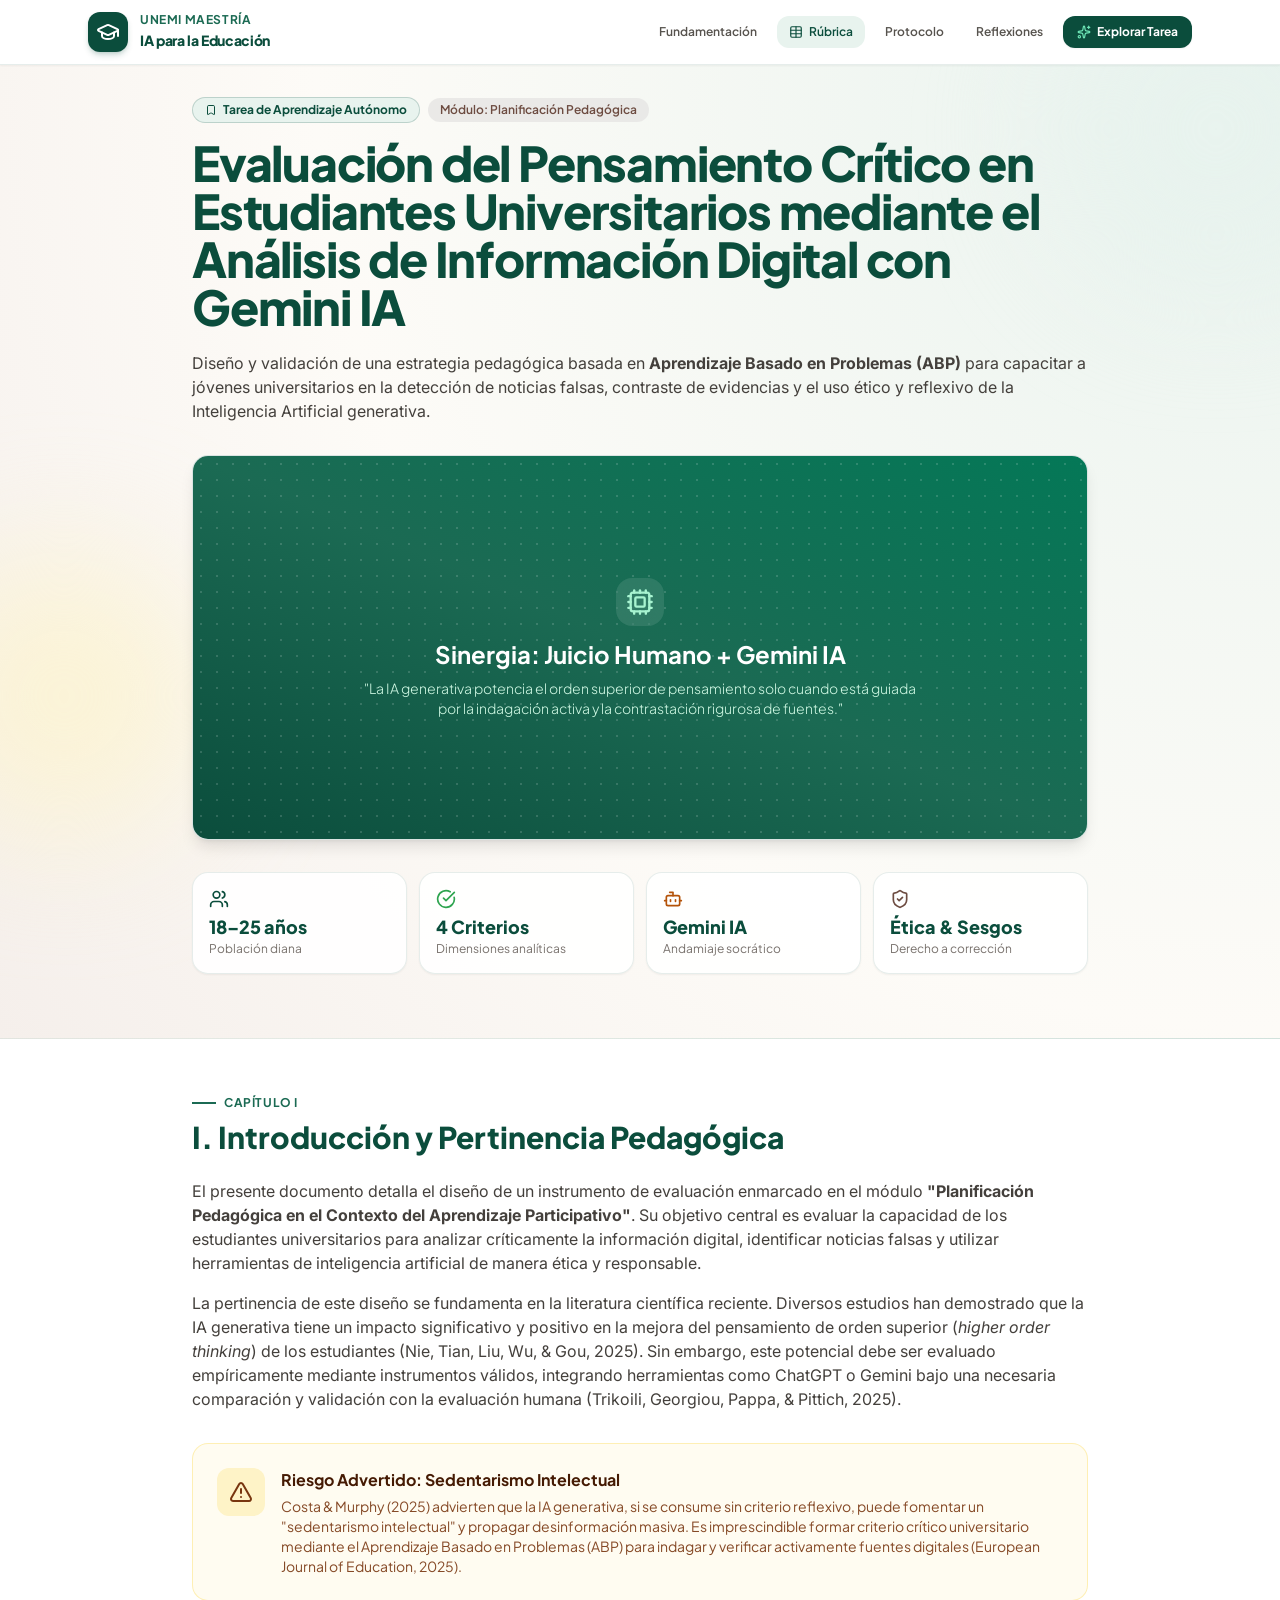
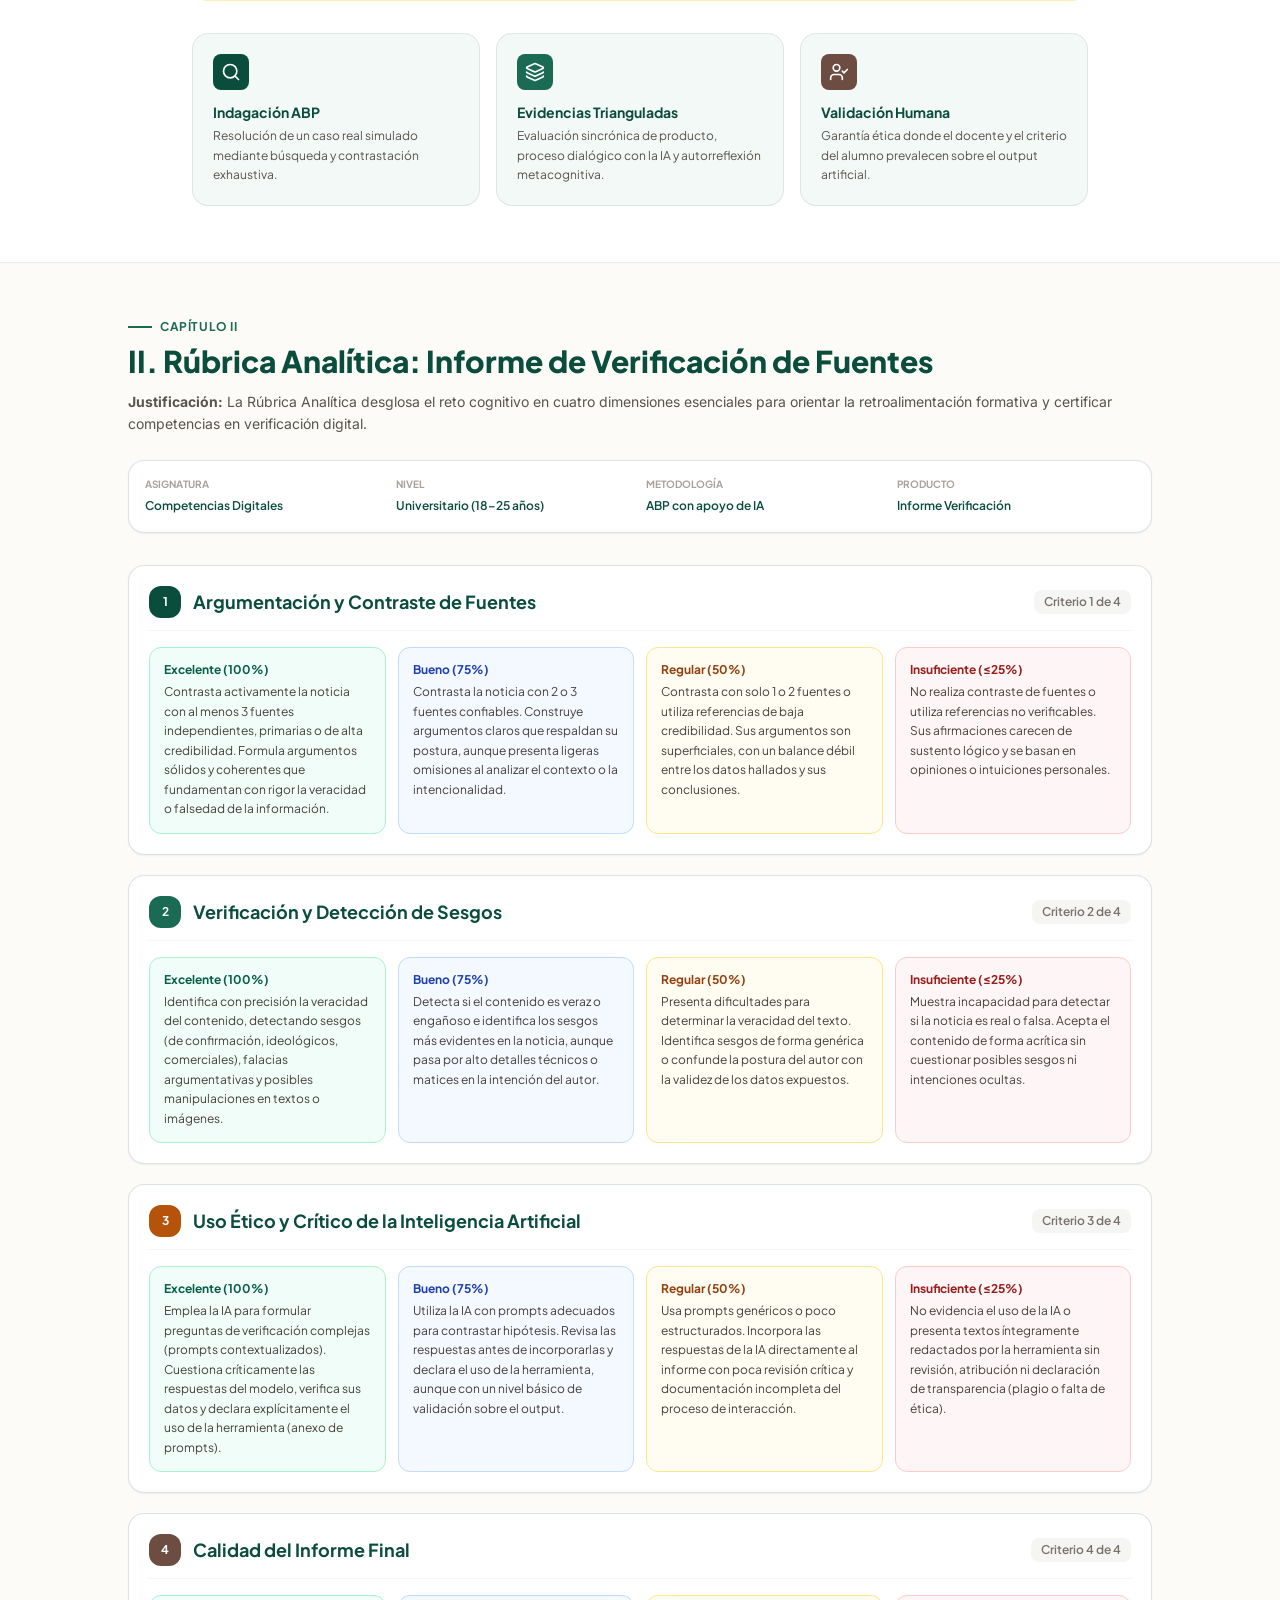
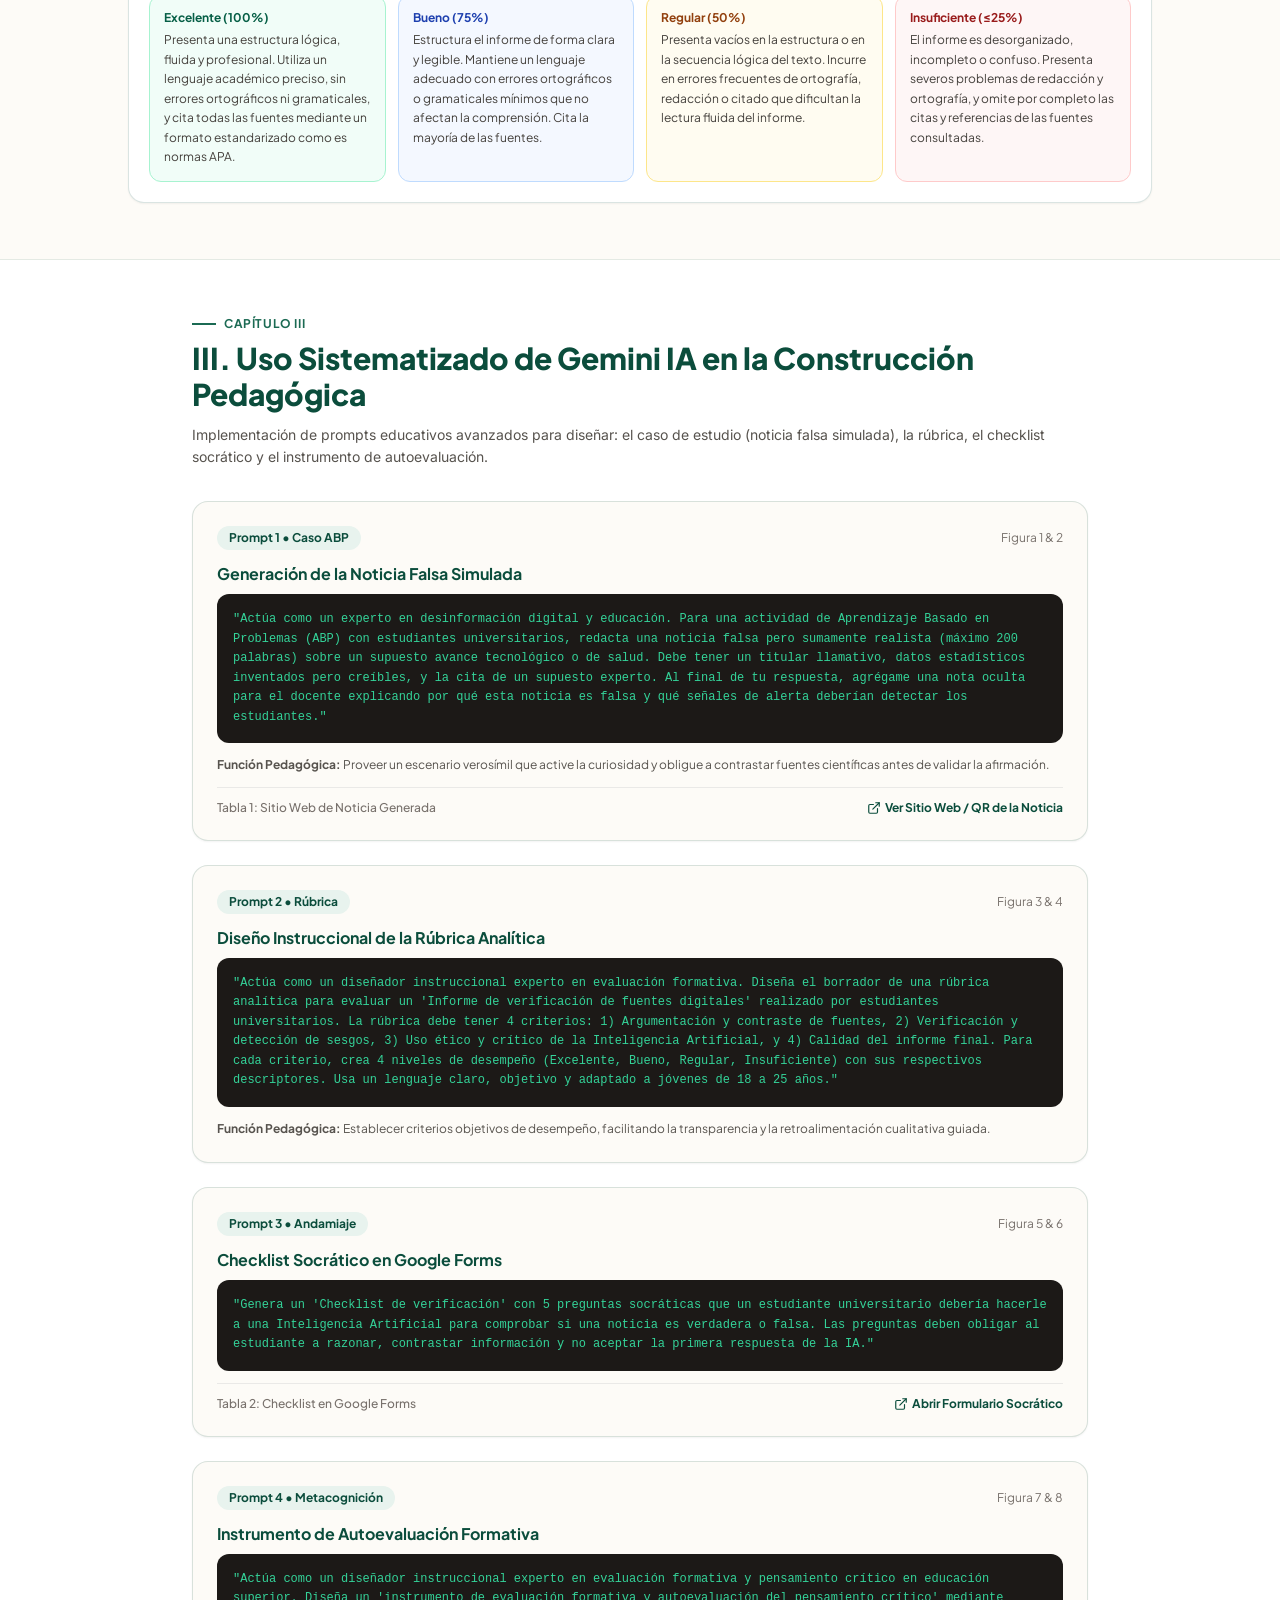
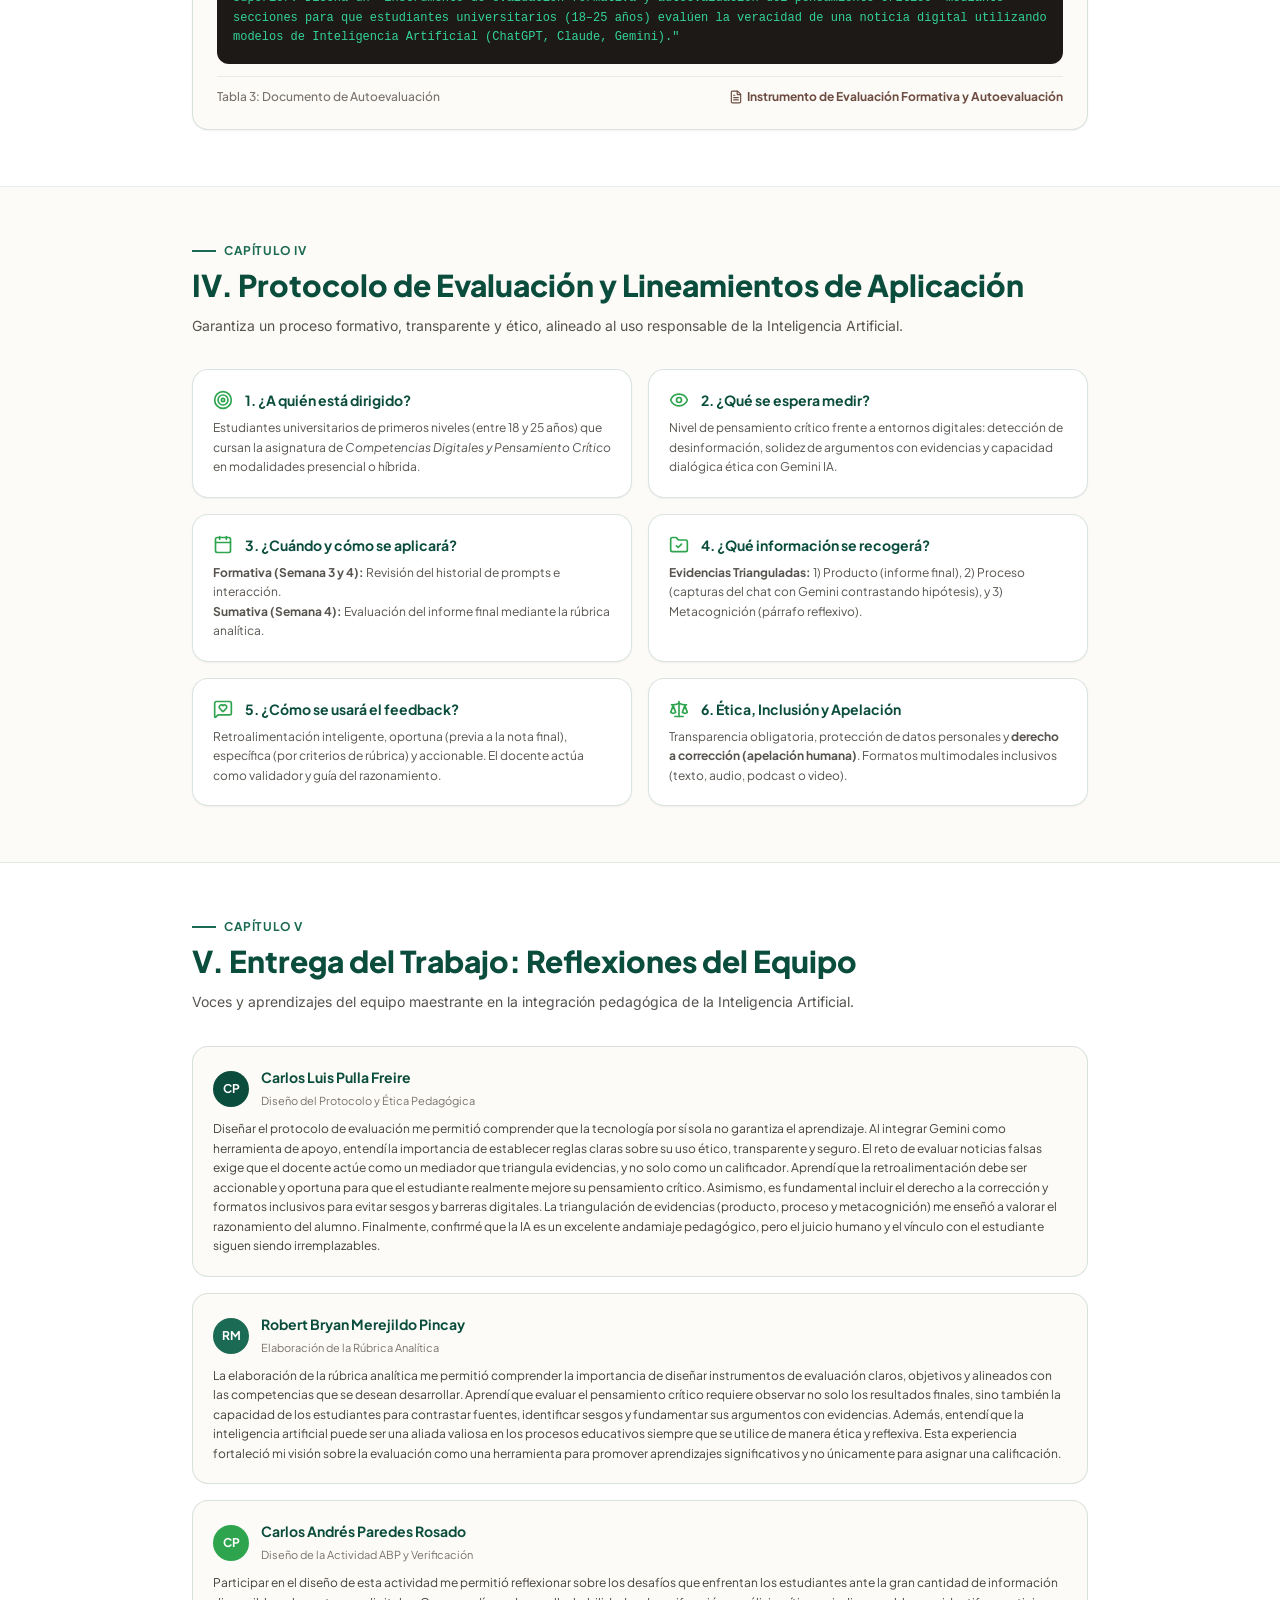
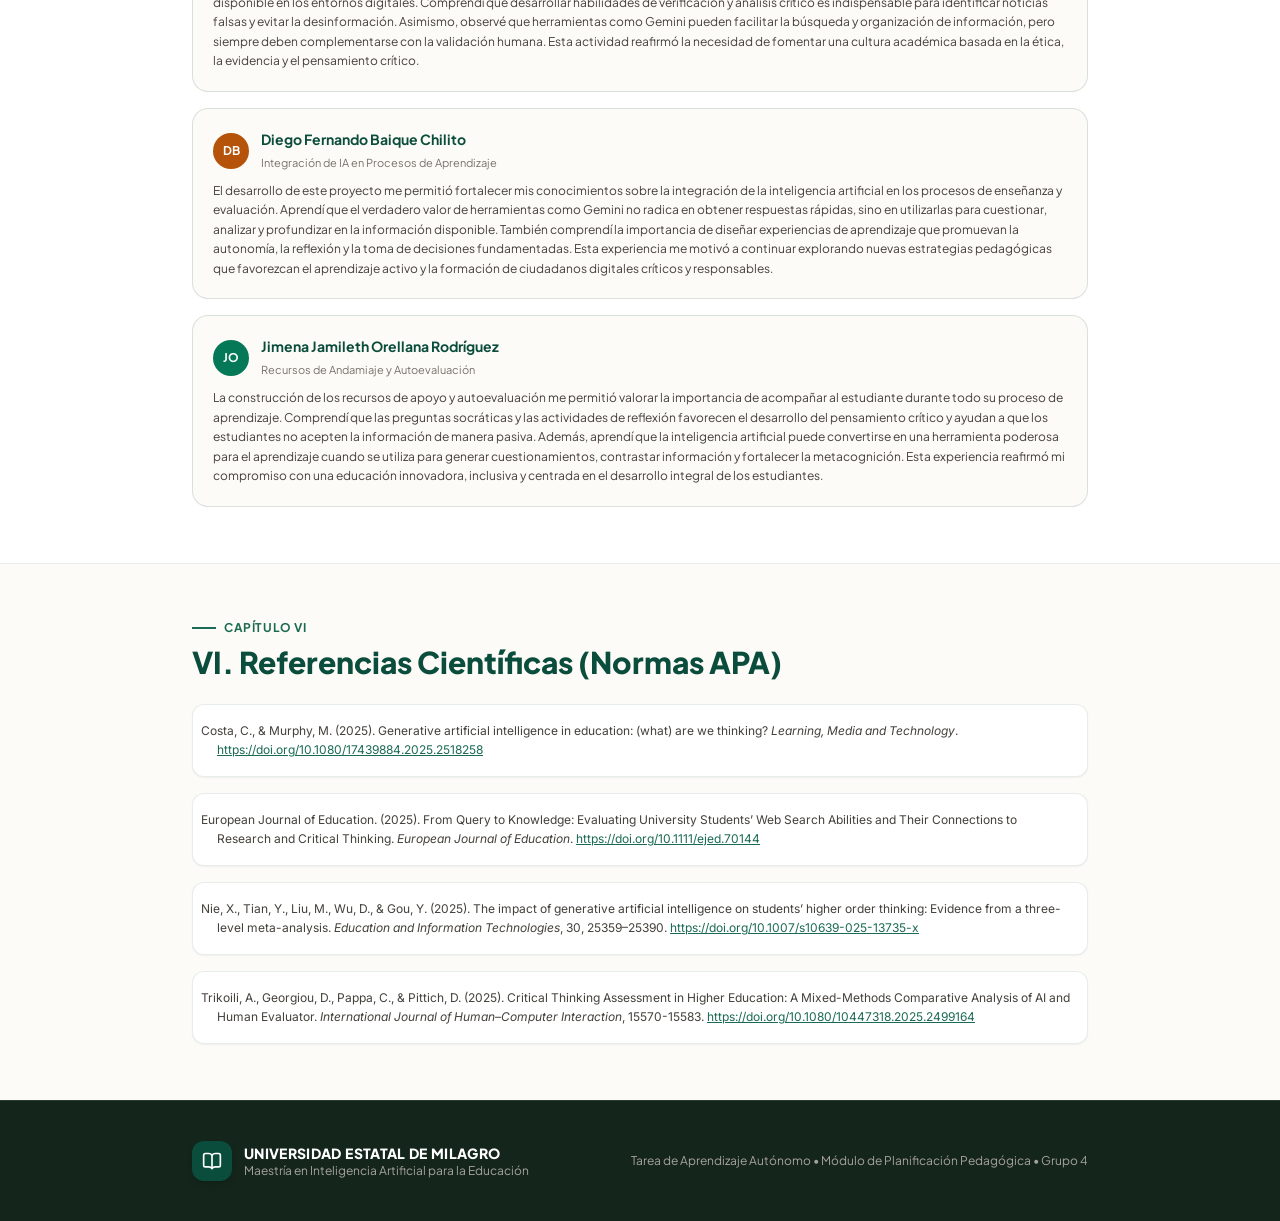
==== commit b4a3c86f: "tarea42" ====
--- a/index.html
+++ b/index.html
@@ -3,337 +3,480 @@
 <head>
   <meta charset="UTF-8">
   <meta name="viewport" content="width=device-width, initial-scale=1.0">
-  <title>Evaluación del Pensamiento Crítico con IA Gemini | Maestría en IA para la Educación</title>
+  <title>Evaluación del Pensamiento Crítico con IA Gemini | UNEMI</title>
   
   <!-- SEO Técnico y Metadatos de Redes Sociales -->
-  <meta name="description" content="Diseño metodológico de un instrumento analítico integral con apoyo de Gemini como Inteligencia Artificial, mitigando el sedentarismo intelectual y promoviendo el discernimiento ético en el Aprendizaje Basado en Problemas (ABP).">
-  <meta name="keywords" content="Pensamiento Crítico, Inteligencia Artificial, Gemini AI, Rúbrica Analítica, Aprendizaje Basado en Problemas, ABP, Competencias Digitales, Educación Superior, Desinformación, UNEMI">
-  <meta name="author" content="Carlos Pa., Jimena, Robert, Carlos Pulla, Diego">
+  <meta name="description" content="Diseño metodológico y rúbrica analítica integral para evaluar el pensamiento crítico y la interacción ética con Gemini IA en estudiantes universitarios. Universidad Estatal de Milagro (UNEMI).">
+  <meta name="keywords" content="Pensamiento Crítico, Inteligencia Artificial, Gemini IA, UNEMI, Rúbrica Analítica, Aprendizaje Basado en Problemas, ABP, Competencias Digitales, Desinformación, Educación Superior">
+  <meta name="author" content="Carlos Luis Pulla Freire, Robert Bryan Merejildo Pincay, Carlos Andrés Paredes Rosado, Diego Fernando Baique Chilito, Jimena Jamileth Orellana Rodríguez">
   <meta name="robots" content="index, follow">
-  <meta name="theme-color" content="#1E3F20">
+  <meta name="theme-color" content="#0B4D3C">
   
-  <!-- Open Graph / Facebook / WhatsApp -->
+  <!-- Open Graph / Redes Sociales -->
   <meta property="og:type" content="article">
-  <meta property="og:title" content="Evaluación del Pensamiento Crítico con IA Gemini | Maestría en IA para la Educación">
-  <meta property="og:description" content="Instrumento analítico integral para evaluar el pensamiento crítico y la interacción ética con IA en estudiantes universitarios.">
+  <meta property="og:title" content="Evaluación del Pensamiento Crítico con IA Gemini | UNEMI">
+  <meta property="og:description" content="Instrumento metodológico en Aprendizaje Basado en Problemas (ABP) asistido por IA Gemini para la verificación de desinformación.">
   <meta property="og:image" content="assets/images/screen.png">
   <meta property="og:locale" content="es_EC">
-  <meta property="og:site_name" content="Maestría en IA para la Educación">
+  <meta property="og:site_name" content="UNEMI - Maestría en IA para la Educación">
 
   <!-- Twitter Cards -->
   <meta name="twitter:card" content="summary_large_image">
-  <meta name="twitter:title" content="Evaluación del Pensamiento Crítico con IA Gemini">
+  <meta name="twitter:title" content="Evaluación del Pensamiento Crítico con IA Gemini | UNEMI">
   <meta name="twitter:description" content="Instrumento metodológico en Aprendizaje Basado en Problemas (ABP) asistido por IA Gemini.">
   <meta name="twitter:image" content="assets/images/screen.png">
 
-  <!-- Favicon Académico Local -->
+  <!-- Favicon Vectorial Académico Local -->
   <link rel="icon" type="image/svg+xml" href="assets/images/favicon.svg">
   <link rel="apple-touch-icon" href="assets/images/favicon.svg">
 
-  <!-- Google Fonts: Plus Jakarta Sans & Lora (Tipografía del Sistema) -->
+  <!-- Google Fonts: Plus Jakarta Sans y Inter -->
   <link rel="preconnect" href="https://fonts.googleapis.com">
   <link rel="preconnect" href="https://fonts.gstatic.com" crossorigin>
-  <link href="https://fonts.googleapis.com/css2?family=Plus+Jakarta+Sans:ital,wght@0,300;0,400;0,500;0,600;0,700;0,800;1,400&family=Lora:ital,wght@0,500;0,600;0,700;1,400&display=swap" rel="stylesheet">
-
-  <!-- Hojas de Estilos Locales (Optimización y Rendimiento Offline) -->
+  <link href="https://fonts.googleapis.com/css2?family=Plus+Jakarta+Sans:wght@400;500;600;700;800&family=Inter:wght@300;400;500;600;700&display=swap" rel="stylesheet">
+
+  <!-- Hoja de Estilos de Terceros (AOS) -->
   <link rel="stylesheet" href="assets/vendor/aos/aos.css">
+  
+  <!-- Estilos Personalizados UNEMI -->
   <link rel="stylesheet" href="assets/css/style.css">
 
-  <!-- Tailwind CSS Engine Local con Fallback -->
+  <!-- Tailwind CSS Engine Local con Fallback CDN -->
   <script src="assets/vendor/tailwind/tailwind.min.js"></script>
+  <script>
+    if (typeof tailwind === 'undefined') {
+      document.write('<script src="https://cdn.tailwindcss.com"><\/script>');
+    }
+  </script>
   <script>
     tailwind.config = {
       theme: {
         extend: {
+          fontFamily: {
+            sans: ['"Plus Jakarta Sans"', 'Inter', 'sans-serif'],
+            body: ['Inter', 'sans-serif'],
+          },
           colors: {
-            brand: {
-              cream: '#FAF7F0',
-              creamLight: '#FCFAF7',
-              creamDark: '#EFE9DE',
-              forest: '#1E3F20',
-              emerald: '#2D5A27',
-              leaf: '#4A7C43',
-              olive: '#708E58',
-              moss: '#3B6032',
-              earth: '#5A3D28',
-              earthLight: '#8C6747',
-              sand: '#D4C3A3',
-              ochre: '#C88B38',
-              amberSoft: '#EED6B3',
+            unemi: {
+              primary: '#0B4D3C',       /* Verde bosque institucional UNEMI */
+              light: '#1B6A53',         /* Verde hoja vibrante */
+              accent: '#2EA44F',        /* Verde esmeralda vivo */
+              subtle: '#E8F3EE',        /* Tinte verde menta orgánico */
+              earth: '#6D4C41',         /* Tono café tierra cálido */
+              sand: '#A1887F',          /* Tono arena suave */
+              cream: '#FDFBF7',         /* Fondo crema limpio */
+              dark: '#14261C',          /* Texto oscuro elegante */
             }
-          },
-          fontFamily: {
-            sans: ['"Plus Jakarta Sans"', 'system-ui', 'sans-serif'],
-            serif: ['Lora', 'serif'],
           }
         }
       }
     };
   </script>
 
-  <!-- Lucide Icons Local -->
-  <script src="assets/vendor/lucide/lucide.min.js"></script>
-
   <!-- Datos Estructurados JSON-LD (SEO Académico) -->
   <script type="application/ld+json">
   {
     "@context": "https://schema.org",
     "@type": "ScholarlyArticle",
-    "name": "Evaluación del Pensamiento Crítico en Estudiantes Universitarios mediante el Análisis de Información Digital",
-    "headline": "Diseño metodológico de un instrumento analítico integral con apoyo de Gemini como Inteligencia Artificial",
-    "inLanguage": "es",
+    "headline": "Evaluación del Pensamiento Crítico en Estudiantes Universitarios mediante el Análisis de Información Digital con Gemini IA",
+    "description": "Diseño instruccional y validación de una rúbrica analítica y protocolo ABP con apoyo socrático de Gemini IA.",
     "author": [
-      { "@type": "Person", "name": "Carlos Pa." },
-      { "@type": "Person", "name": "Jimena" },
-      { "@type": "Person", "name": "Robert" },
-      { "@type": "Person", "name": "Carlos Pulla" },
-      { "@type": "Person", "name": "Diego" }
+      { "@type": "Person", "name": "Carlos Luis Pulla Freire" },
+      { "@type": "Person", "name": "Robert Bryan Merejildo Pincay" },
+      { "@type": "Person", "name": "Carlos Andrés Paredes Rosado" },
+      { "@type": "Person", "name": "Diego Fernando Baique Chilito" },
+      { "@type": "Person", "name": "Jimena Jamileth Orellana Rodríguez" }
     ],
-    "about": [
-      "Pensamiento Crítico",
-      "Inteligencia Artificial en Educación",
-      "Aprendizaje Basado en Problemas",
-      "Alfabetización Mediática"
-    ],
-    "educationalLevel": "Educación Superior (Pregrado Universitario)",
-    "course": {
-      "@type": "Course",
-      "name": "Planificación Pedagógica en el Contexto del Aprendizaje Participativo",
-      "educationalCredentialAwarded": "Maestría en Inteligencia Artificial para la Educación"
-    }
+    "publisher": {
+      "@type": "EducationalOrganization",
+      "name": "Universidad Estatal de Milagro (UNEMI)",
+      "url": "https://www.unemi.edu.ec"
+    },
+    "inLanguage": "es-EC",
+    "genre": "Investigación e Innovación Pedagógica",
+    "about": ["Pensamiento Crítico", "Inteligencia Artificial", "Rúbricas Analíticas", "Aprendizaje Basado en Problemas"]
   }
   </script>
 </head>
-<body class="selection:bg-brand-leaf selection:text-white">
-
-  <!-- Enlace accesible para lectores de pantalla y navegación por teclado -->
+<body class="bg-unemi-cream text-unemi-dark font-sans antialiased overflow-x-hidden selection:bg-unemi-accent selection:text-white">
+
+  <!-- Enlace accesible de salto al contenido (a11y) -->
   <a href="#main-content" class="skip-link">Saltar al contenido principal</a>
 
-  <!-- TOP HEADER / NAV STICKY -->
-  <header class="fixed top-0 left-0 right-0 z-50 bg-[#FAF7F0]/90 backdrop-blur-md border-b border-brand-earth/10 transition-all duration-300">
-    <div class="max-w-7xl mx-auto px-6 py-4 flex items-center justify-between">
+  <!-- BARRA DE NAVEGACIÓN SUPERIOR (MOBILE FIRST CON RESPONSIVE) -->
+  <header class="sticky top-0 z-50 bg-white/95 backdrop-blur-md border-b border-unemi-primary/10 shadow-sm transition-all duration-300">
+    <div class="max-w-6xl mx-auto px-4 sm:px-6 py-3 flex items-center justify-between">
       
-      <!-- Brand Logo & Academic Context -->
-      <a href="#" class="flex items-center gap-3 group focus:outline-none focus-visible:ring-2 focus-visible:ring-brand-emerald rounded-lg p-1" aria-label="Ir al inicio - Maestría en IA para la Educación">
-        <div class="w-10 h-10 rounded-xl bg-gradient-to-br from-brand-forest to-brand-leaf flex items-center justify-center text-white shadow-md shadow-brand-forest/20 group-hover:scale-105 transition-transform">
-          <svg xmlns="http://www.w3.org/2000/svg" width="24" height="24" viewBox="0 0 24 24" fill="none" stroke="currentColor" stroke-width="2" stroke-linecap="round" stroke-linejoin="round" class="lucide lucide-graduation-cap w-5 h-5" aria-hidden="true"><path d="M21.42 10.922a1 1 0 0 0-.019-1.838L12.83 5.18a2 2 0 0 0-1.66 0L2.6 9.08a1 1 0 0 0 0 1.832l8.57 3.908a2 2 0 0 0 1.66 0z"></path><path d="M22 10v6"></path><path d="M6 12.5V16a6 3 0 0 0 12 0v-3.5"></path></svg>
+      <!-- Logo y Membrete Institucional -->
+      <a href="#inicio" class="flex items-center space-x-3 group" aria-label="UNEMI Maestría en IA para la Educación">
+        <div class="w-10 h-10 rounded-xl bg-unemi-primary flex items-center justify-center text-white shadow-md shadow-unemi-primary/20 group-hover:bg-unemi-light transition">
+          <svg xmlns="http://www.w3.org/2000/svg" width="24" height="24" viewBox="0 0 24 24" fill="none" stroke="currentColor" stroke-width="2" stroke-linecap="round" stroke-linejoin="round" data-lucide="graduation-cap" aria-hidden="true" class="w-6 h-6"><path d="M21.42 10.922a1 1 0 0 0-.019-1.838L12.83 5.18a2 2 0 0 0-1.66 0L2.6 9.08a1 1 0 0 0 0 1.832l8.57 3.908a2 2 0 0 0 1.66 0z"></path><path d="M22 10v6"></path><path d="M6 12.5V16a6 3 0 0 0 12 0v-3.5"></path></svg>
         </div>
         <div>
-          <span class="block text-xs uppercase tracking-widest font-bold text-brand-earthLight">Maestría en IA para la Educación</span>
-          <span class="font-serif font-bold text-brand-forest text-base leading-tight group-hover:text-brand-emerald transition-colors">Planificación Pedagógica Participativa</span>
+          <span class="text-xs font-bold uppercase tracking-wider text-unemi-light block">UNEMI Maestría</span>
+          <span class="text-sm font-extrabold text-unemi-primary tracking-tight leading-none">IA para la Educación</span>
         </div>
       </a>
 
-      <!-- Desktop Navigation Menu -->
-      <nav class="hidden lg:flex items-center gap-6 text-sm font-semibold text-brand-forest/80" aria-label="Navegación principal">
-        <a href="#introduccion" class="hover:text-brand-leaf transition-colors py-1">1. Introducción</a>
-        <a href="#rubrica" class="hover:text-brand-leaf transition-colors py-1">2. Rúbrica Analítica</a>
-        <a href="#evidencia-ia" class="hover:text-brand-leaf transition-colors py-1">3. Evidencia Gemini</a>
-        <a href="#protocolo" class="hover:text-brand-leaf transition-colors py-1">4. Protocolo (6 Preguntas)</a>
-        <a href="#reflexion" class="hover:text-brand-leaf transition-colors py-1">5. Reflexión y Autores</a>
-        <a href="#bibliografia" class="hover:text-brand-leaf transition-colors py-1">Bibliografía</a>
+      <!-- Menú de Navegación de Escritorio -->
+      <nav class="hidden md:flex items-center space-x-2" aria-label="Navegación principal">
+        <a href="#introduccion" class="text-xs font-semibold px-3 py-2 rounded-xl text-stone-600 hover:text-unemi-primary hover:bg-unemi-subtle transition duration-300">Fundamentación</a>
+        <a href="#rubrica" class="inline-flex items-center text-xs font-semibold px-3 py-2 rounded-xl bg-unemi-subtle text-unemi-primary hover:bg-unemi-primary hover:text-white transition duration-300">
+          <svg xmlns="http://www.w3.org/2000/svg" width="24" height="24" viewBox="0 0 24 24" fill="none" stroke="currentColor" stroke-width="2" stroke-linecap="round" stroke-linejoin="round" data-lucide="table" aria-hidden="true" class="w-3.5 h-3.5 mr-1.5"><path d="M12 3v18"></path><rect width="18" height="18" x="3" y="3" rx="2"></rect><path d="M3 9h18"></path><path d="M3 15h18"></path></svg> Rúbrica
+        </a>
+        <a href="#protocolo" class="text-xs font-semibold px-3 py-2 rounded-xl text-stone-600 hover:text-unemi-primary hover:bg-unemi-subtle transition duration-300">Protocolo</a>
+        <a href="#reflexiones" class="text-xs font-semibold px-3 py-2 rounded-xl text-stone-600 hover:text-unemi-primary hover:bg-unemi-subtle transition duration-300">Reflexiones</a>
+        <a href="#evidencias" class="inline-flex items-center text-xs font-bold px-3.5 py-2 rounded-xl bg-unemi-primary text-white shadow-sm hover:bg-unemi-light transition duration-300">
+          <svg xmlns="http://www.w3.org/2000/svg" width="24" height="24" viewBox="0 0 24 24" fill="none" stroke="currentColor" stroke-width="2" stroke-linecap="round" stroke-linejoin="round" data-lucide="sparkles" aria-hidden="true" class="w-3.5 h-3.5 mr-1.5 text-emerald-300"><path d="M11.017 2.814a1 1 0 0 1 1.966 0l1.051 5.558a2 2 0 0 0 1.594 1.594l5.558 1.051a1 1 0 0 1 0 1.966l-5.558 1.051a2 2 0 0 0-1.594 1.594l-1.051 5.558a1 1 0 0 1-1.966 0l-1.051-5.558a2 2 0 0 0-1.594-1.594l-5.558-1.051a1 1 0 0 1 0-1.966l5.558-1.051a2 2 0 0 0 1.594-1.594z"></path><path d="M20 2v4"></path><path d="M22 4h-4"></path><circle cx="4" cy="20" r="2"></circle></svg> Explorar Tarea
+        </a>
       </nav>
 
-      <!-- Action Button & Mobile Menu Toggle -->
-      <div class="flex items-center gap-3">
-        <a href="https://sites.google.com/unemi.edu.ec/noticiasinformativas/full-page-embed" target="_blank" rel="noopener noreferrer" class="inline-flex items-center gap-2 px-4 py-2 text-xs font-bold uppercase tracking-wider text-white bg-brand-forest hover:bg-brand-emerald rounded-full transition-all duration-300 shadow-md hover:shadow-lg focus:outline-none focus-visible:ring-2 focus-visible:ring-brand-emerald" aria-label="Abrir Portal Noticia Falsa de UNEMI en una nueva pestaña">
-          <svg xmlns="http://www.w3.org/2000/svg" width="24" height="24" viewBox="0 0 24 24" fill="none" stroke="currentColor" stroke-width="2" stroke-linecap="round" stroke-linejoin="round" class="lucide lucide-external-link w-3.5 h-3.5" aria-hidden="true"><path d="M15 3h6v6"></path><path d="M10 14 21 3"></path><path d="M18 13v6a2 2 0 0 1-2 2H5a2 2 0 0 1-2-2V8a2 2 0 0 1 2-2h6"></path></svg>
-          <span>Portal Noticia Falsa</span>
+      <!-- Botones de Navegación Móvil -->
+      <div class="flex items-center space-x-2 md:hidden">
+        <a href="#evidencias" class="inline-flex items-center text-xs font-bold px-3 py-2 rounded-xl bg-unemi-primary text-white shadow-sm hover:bg-unemi-light transition duration-300">
+          <svg xmlns="http://www.w3.org/2000/svg" width="24" height="24" viewBox="0 0 24 24" fill="none" stroke="currentColor" stroke-width="2" stroke-linecap="round" stroke-linejoin="round" data-lucide="sparkles" aria-hidden="true" class="w-3.5 h-3.5 mr-1 text-emerald-300"><path d="M11.017 2.814a1 1 0 0 1 1.966 0l1.051 5.558a2 2 0 0 0 1.594 1.594l5.558 1.051a1 1 0 0 1 0 1.966l-5.558 1.051a2 2 0 0 0-1.594 1.594l-1.051 5.558a1 1 0 0 1-1.966 0l-1.051-5.558a2 2 0 0 0-1.594-1.594l-5.558-1.051a1 1 0 0 1 0-1.966l5.558-1.051a2 2 0 0 0 1.594-1.594z"></path><path d="M20 2v4"></path><path d="M22 4h-4"></path><circle cx="4" cy="20" r="2"></circle></svg> Explorar
         </a>
-
-        <!-- Botón Menú Móvil (Responsive A11y) -->
-        <button id="mobile-menu-btn" type="button" class="lg:hidden p-2 rounded-xl text-brand-forest hover:bg-brand-creamDark focus:outline-none focus-visible:ring-2 focus-visible:ring-brand-emerald" aria-label="Abrir menú de navegación" aria-expanded="false" aria-controls="mobile-menu">
-          <svg xmlns="http://www.w3.org/2000/svg" width="24" height="24" viewBox="0 0 24 24" fill="none" stroke="currentColor" stroke-width="2" stroke-linecap="round" stroke-linejoin="round" class="w-6 h-6" aria-hidden="true"><line x1="4" x2="20" y1="12" y2="12"></line><line x1="4" x2="20" y1="6" y2="6"></line><line x1="4" x2="20" y1="18" y2="18"></line></svg>
+        <button id="mobile-menu-btn" type="button" aria-label="Abrir menú de navegación" aria-expanded="false" class="p-2 rounded-xl text-unemi-primary hover:bg-unemi-subtle transition focus:outline-none focus:ring-2 focus:ring-unemi-accent">
+          <svg xmlns="http://www.w3.org/2000/svg" width="24" height="24" viewBox="0 0 24 24" fill="none" stroke="currentColor" stroke-width="2" stroke-linecap="round" stroke-linejoin="round" data-lucide="menu" aria-hidden="true" class="w-6 h-6"><line x1="4" x2="20" y1="12" y2="12"></line><line x1="4" x2="20" y1="6" y2="6"></line><line x1="4" x2="20" y1="18" y2="18"></line></svg>
         </button>
       </div>
+
     </div>
 
-    <!-- Menú Móvil Desplegable (Drawer Accesible) -->
-    <div id="mobile-menu" class="hidden lg:hidden border-t border-brand-earth/10 bg-brand-cream/95 backdrop-blur-xl px-6 py-6 shadow-xl transition-all duration-300" role="dialog" aria-modal="true" aria-label="Menú móvil">
-      <div class="flex items-center justify-between pb-4 border-b border-brand-sand/50 mb-4">
-        <span class="text-xs uppercase tracking-widest font-bold text-brand-earthLight">Secciones del Proyecto</span>
-        <button id="mobile-menu-close" type="button" class="p-1.5 rounded-lg text-brand-forest hover:bg-brand-creamDark" aria-label="Cerrar menú móvil">
-          <svg xmlns="http://www.w3.org/2000/svg" width="20" height="20" viewBox="0 0 24 24" fill="none" stroke="currentColor" stroke-width="2" stroke-linecap="round" stroke-linejoin="round" aria-hidden="true"><path d="M18 6 6 18"></path><path d="m6 6 12 12"></path></svg>
-        </button>
-      </div>
-      <nav class="flex flex-col gap-3 text-base font-semibold text-brand-forest">
-        <a href="#introduccion" class="mobile-nav-link p-2 rounded-lg hover:bg-brand-creamDark hover:text-brand-leaf transition-colors">1. Introducción</a>
-        <a href="#rubrica" class="mobile-nav-link p-2 rounded-lg hover:bg-brand-creamDark hover:text-brand-leaf transition-colors">2. Rúbrica Analítica</a>
-        <a href="#evidencia-ia" class="mobile-nav-link p-2 rounded-lg hover:bg-brand-creamDark hover:text-brand-leaf transition-colors">3. Evidencia Gemini</a>
-        <a href="#protocolo" class="mobile-nav-link p-2 rounded-lg hover:bg-brand-creamDark hover:text-brand-leaf transition-colors">4. Protocolo (6 Preguntas)</a>
-        <a href="#reflexion" class="mobile-nav-link p-2 rounded-lg hover:bg-brand-creamDark hover:text-brand-leaf transition-colors">5. Reflexión y Autores</a>
-        <a href="#bibliografia" class="mobile-nav-link p-2 rounded-lg hover:bg-brand-creamDark hover:text-brand-leaf transition-colors">Bibliografía</a>
-      </nav>
+    <!-- Cajón de Navegación Móvil Desplegable -->
+    <div id="mobile-menu" class="hidden md:hidden border-t border-unemi-primary/10 bg-white/98 px-4 pt-3 pb-5 space-y-2">
+      <a href="#introduccion" class="mobile-nav-link flex items-center justify-between px-3 py-2 rounded-xl text-sm font-semibold text-stone-700 hover:bg-unemi-subtle hover:text-unemi-primary transition">
+        <span>I. Fundamentación Científica</span>
+        <svg xmlns="http://www.w3.org/2000/svg" width="16" height="16" viewBox="0 0 24 24" fill="none" stroke="currentColor" stroke-width="2" stroke-linecap="round" stroke-linejoin="round" data-lucide="chevron-right" aria-hidden="true" class="w-4 h-4 text-stone-400"><path d="m9 18 6-6-6-6"></path></svg>
+      </a>
+      <a href="#rubrica" class="mobile-nav-link flex items-center justify-between px-3 py-2 rounded-xl text-sm font-semibold text-stone-700 hover:bg-unemi-subtle hover:text-unemi-primary transition">
+        <span>II. Rúbrica Analítica</span>
+        <svg xmlns="http://www.w3.org/2000/svg" width="16" height="16" viewBox="0 0 24 24" fill="none" stroke="currentColor" stroke-width="2" stroke-linecap="round" stroke-linejoin="round" data-lucide="chevron-right" aria-hidden="true" class="w-4 h-4 text-stone-400"><path d="m9 18 6-6-6-6"></path></svg>
+      </a>
+      <a href="#evidencias" class="mobile-nav-link flex items-center justify-between px-3 py-2 rounded-xl text-sm font-semibold text-stone-700 hover:bg-unemi-subtle hover:text-unemi-primary transition">
+        <span>III. Prompts en Gemini IA</span>
+        <svg xmlns="http://www.w3.org/2000/svg" width="16" height="16" viewBox="0 0 24 24" fill="none" stroke="currentColor" stroke-width="2" stroke-linecap="round" stroke-linejoin="round" data-lucide="chevron-right" aria-hidden="true" class="w-4 h-4 text-stone-400"><path d="m9 18 6-6-6-6"></path></svg>
+      </a>
+      <a href="#protocolo" class="mobile-nav-link flex items-center justify-between px-3 py-2 rounded-xl text-sm font-semibold text-stone-700 hover:bg-unemi-subtle hover:text-unemi-primary transition">
+        <span>IV. Protocolo de Evaluación</span>
+        <svg xmlns="http://www.w3.org/2000/svg" width="16" height="16" viewBox="0 0 24 24" fill="none" stroke="currentColor" stroke-width="2" stroke-linecap="round" stroke-linejoin="round" data-lucide="chevron-right" aria-hidden="true" class="w-4 h-4 text-stone-400"><path d="m9 18 6-6-6-6"></path></svg>
+      </a>
+      <a href="#reflexiones" class="mobile-nav-link flex items-center justify-between px-3 py-2 rounded-xl text-sm font-semibold text-stone-700 hover:bg-unemi-subtle hover:text-unemi-primary transition">
+        <span>V. Reflexiones del Equipo</span>
+        <svg xmlns="http://www.w3.org/2000/svg" width="16" height="16" viewBox="0 0 24 24" fill="none" stroke="currentColor" stroke-width="2" stroke-linecap="round" stroke-linejoin="round" data-lucide="chevron-right" aria-hidden="true" class="w-4 h-4 text-stone-400"><path d="m9 18 6-6-6-6"></path></svg>
+      </a>
+      <a href="#referencias" class="mobile-nav-link flex items-center justify-between px-3 py-2 rounded-xl text-sm font-semibold text-stone-700 hover:bg-unemi-subtle hover:text-unemi-primary transition">
+        <span>VI. Referencias Científicas</span>
+        <svg xmlns="http://www.w3.org/2000/svg" width="16" height="16" viewBox="0 0 24 24" fill="none" stroke="currentColor" stroke-width="2" stroke-linecap="round" stroke-linejoin="round" data-lucide="chevron-right" aria-hidden="true" class="w-4 h-4 text-stone-400"><path d="m9 18 6-6-6-6"></path></svg>
+      </a>
     </div>
   </header>
 
-  <!-- CONTENIDO PRINCIPAL -->
   <main id="main-content">
 
-    <!-- HERO SECTION: SCROLL STORYTELLING BEGINS -->
-    <section class="relative pt-36 pb-24 md:pt-44 md:pb-32 px-6 hero-glow overflow-hidden" aria-labelledby="hero-heading">
-      <div class="max-w-6xl mx-auto text-center relative z-10">
+    <!-- SECCIÓN HERO: SCROLL-STORYTELLING & CONTEXTO ACADÉMICO -->
+    <section id="inicio" class="relative pt-8 pb-16 px-4 sm:px-6 gradient-hero overflow-hidden border-b border-unemi-primary/10">
+      <!-- Fondos decorativos orgánicos -->
+      <div class="absolute -top-24 -right-24 w-80 h-80 bg-unemi-subtle/80 rounded-full blur-3xl pointer-events-none" aria-hidden="true"></div>
+      <div class="absolute top-1/2 -left-20 w-72 h-72 bg-amber-100/60 rounded-full blur-3xl pointer-events-none" aria-hidden="true"></div>
+
+      <div class="max-w-4xl mx-auto relative z-10">
         
-        <!-- Academic Pills -->
-        <div class="inline-flex items-center gap-2 px-4 py-2 rounded-full bg-brand-sand/30 border border-brand-earth/20 mb-8" data-aos="fade-down">
-          <span class="w-2.5 h-2.5 rounded-full bg-brand-leaf animate-pulse" aria-hidden="true"></span>
-          <span class="text-xs font-bold uppercase tracking-wider text-brand-forest">MÓDULO: Aprendizaje Participativo • Tarea Autónoma</span>
-        </div>
-
-        <!-- Main Headline -->
-        <h1 id="hero-heading" class="text-3xl sm:text-5xl md:text-6xl font-serif font-bold text-brand-forest leading-tight tracking-tight mb-8" data-aos="fade-right">
-          Evaluación del Pensamiento Crítico en Estudiantes Universitarios mediante el Análisis de Información Digital
+        <!-- Badges de contexto académico -->
+        <div class="flex flex-wrap items-center gap-2 mb-4" data-aos="fade-down">
+          <span class="inline-flex items-center px-3 py-1 rounded-full text-xs font-bold bg-unemi-subtle text-unemi-primary border border-unemi-primary/20">
+            <svg xmlns="http://www.w3.org/2000/svg" width="24" height="24" viewBox="0 0 24 24" fill="none" stroke="currentColor" stroke-width="2" stroke-linecap="round" stroke-linejoin="round" data-lucide="bookmark" aria-hidden="true" class="w-3 h-3 mr-1.5"><path d="M17 3a2 2 0 0 1 2 2v15a1 1 0 0 1-1.496.868l-4.512-2.578a2 2 0 0 0-1.984 0l-4.512 2.578A1 1 0 0 1 5 20V5a2 2 0 0 1 2-2z"></path></svg> Tarea de Aprendizaje Autónomo
+          </span>
+          <span class="inline-flex items-center px-3 py-1 rounded-full text-xs font-semibold bg-stone-200/80 text-unemi-earth">
+            Módulo: Planificación Pedagógica
+          </span>
+        </div>
+
+        <!-- Título principal -->
+        <h1 class="text-2xl sm:text-4xl md:text-5xl font-extrabold text-unemi-primary tracking-tight leading-snug mb-5" data-aos="fade-right">
+          Evaluación del Pensamiento Crítico en Estudiantes Universitarios mediante el Análisis de Información Digital con Gemini IA
         </h1>
 
-        <p class="max-w-3xl mx-auto text-lg md:text-xl text-brand-earth leading-relaxed font-normal mb-12" data-aos="fade-up">
-          Diseño metodológico de un instrumento analítico integral con apoyo de <strong class="text-brand-forest font-semibold">Gemini como Inteligencia Artificial</strong>, mitigando el sedentarismo intelectual y promoviendo el discernimiento ético en el Aprendizaje Basado en Problemas (ABP).
+        <!-- Resumen introductorio -->
+        <p class="text-sm sm:text-base text-stone-700 leading-relaxed font-body mb-8" data-aos="fade-up">
+          Diseño y validación de una estrategia pedagógica basada en <strong>Aprendizaje Basado en Problemas (ABP)</strong> para capacitar a jóvenes universitarios en la detección de noticias falsas, contraste de evidencias y el uso ético y reflexivo de la Inteligencia Artificial generativa.
         </p>
 
-        <!-- Key Meta Metrics -->
-        <div class="grid grid-cols-2 md:grid-cols-4 gap-4 max-w-4xl mx-auto mb-12" data-aos="zoom-in">
-          <div class="bg-white/80 p-5 rounded-2xl border border-brand-earth/10 shadow-sm transform transition duration-500 hover:scale-105 hover:shadow-xl">
-            <span class="block text-2xl font-bold text-brand-forest font-serif">18 – 25</span>
-            <span class="text-xs text-brand-earthLight uppercase font-medium">Edad Universitaria</span>
-          </div>
-          <div class="bg-white/80 p-5 rounded-2xl border border-brand-earth/10 shadow-sm transform transition duration-500 hover:scale-105 hover:shadow-xl">
-            <span class="block text-2xl font-bold text-brand-leaf font-serif">4 Criterios</span>
-            <span class="text-xs text-brand-earthLight uppercase font-medium">Rúbrica Analítica</span>
-          </div>
-          <div class="bg-white/80 p-5 rounded-2xl border border-brand-earth/10 shadow-sm transform transition duration-500 hover:scale-105 hover:shadow-xl">
-            <span class="block text-2xl font-bold text-brand-ochre font-serif">ABP + IA</span>
-            <span class="text-xs text-brand-earthLight uppercase font-medium">Metodología Activa</span>
-          </div>
-          <div class="bg-white/80 p-5 rounded-2xl border border-brand-earth/10 shadow-sm transform transition duration-500 hover:scale-105 hover:shadow-xl">
-            <span class="block text-2xl font-bold text-brand-earth font-serif">Gemini AI</span>
-            <span class="text-xs text-brand-earthLight uppercase font-medium">Asistente Formativo</span>
-          </div>
-        </div>
-
-        <!-- Action Buttons -->
-        <div class="flex flex-wrap items-center justify-center gap-4" data-aos="fade-up">
-          <a href="#introduccion" class="px-8 py-3.5 rounded-full bg-brand-forest text-white font-semibold text-sm hover:bg-brand-emerald shadow-lg hover:shadow-brand-forest/20 transition-all flex items-center gap-2">
-            <span>Explorar Instrumento</span>
-            <svg xmlns="http://www.w3.org/2000/svg" width="24" height="24" viewBox="0 0 24 24" fill="none" stroke="currentColor" stroke-width="2" stroke-linecap="round" stroke-linejoin="round" class="lucide lucide-arrow-down w-4 h-4" aria-hidden="true"><path d="M12 5v14"></path><path d="m19 12-7 7-7-7"></path></svg>
-          </a>
-          <a href="#rubrica" class="px-8 py-3.5 rounded-full bg-white text-brand-forest border border-brand-earth/20 font-semibold text-sm hover:bg-brand-creamDark transition-all flex items-center gap-2 shadow-sm">
-            <svg xmlns="http://www.w3.org/2000/svg" width="24" height="24" viewBox="0 0 24 24" fill="none" stroke="currentColor" stroke-width="2" stroke-linecap="round" stroke-linejoin="round" class="lucide lucide-table-properties w-4 h-4 text-brand-leaf" aria-hidden="true"><path d="M15 3v18"></path><rect width="18" height="18" x="3" y="3" rx="2"></rect><path d="M21 9H3"></path><path d="M21 15H3"></path></svg>
-            <span>Ver Rúbrica Completa</span>
-          </a>
-        </div>
-
-      </div>
-
-      <!-- Organic Decorative Waves -->
-      <div class="absolute -bottom-1 left-0 right-0 w-full overflow-hidden leading-none pointer-events-none" aria-hidden="true">
-        <svg class="relative block w-full h-12 text-white" viewBox="0 0 1200 120" preserveAspectRatio="none" fill="currentColor">
-          <path d="M0,0 C150,90 400,100 600,40 C800,-20 1050,70 1200,30 L1200,120 L0,120 Z"></path>
-        </svg>
+        <!-- Banner de Imagen interactiva de Sinergia Juicio Humano + IA -->
+        <div class="relative overflow-hidden transform transition duration-500 hover:scale-105 hover:shadow-xl rounded-2xl border border-unemi-primary/15 shadow-lg bg-white mb-8" data-aos="zoom-in">
+          <div class="aspect-[16/9] sm:aspect-[21/9] bg-gradient-to-tr from-unemi-primary via-unemi-light to-emerald-700 relative flex items-center justify-center p-6 text-white text-center">
+            <div class="absolute inset-0 bg-[radial-gradient(#ffffff_1px,transparent_1px)] [background-size:16px_16px] opacity-15" aria-hidden="true"></div>
+            <div class="relative z-10 max-w-xl">
+              <span class="inline-flex items-center justify-center w-12 h-12 rounded-2xl bg-white/10 backdrop-blur-md mb-3 text-emerald-200">
+                <svg xmlns="http://www.w3.org/2000/svg" width="24" height="24" viewBox="0 0 24 24" fill="none" stroke="currentColor" stroke-width="2" stroke-linecap="round" stroke-linejoin="round" data-lucide="cpu" aria-hidden="true" class="w-7 h-7"><path d="M12 20v2"></path><path d="M12 2v2"></path><path d="M17 20v2"></path><path d="M17 2v2"></path><path d="M2 12h2"></path><path d="M2 17h2"></path><path d="M2 7h2"></path><path d="M20 12h2"></path><path d="M20 17h2"></path><path d="M20 7h2"></path><path d="M7 20v2"></path><path d="M7 2v2"></path><rect x="4" y="4" width="16" height="16" rx="2"></rect><rect x="8" y="8" width="8" height="8" rx="1"></rect></svg>
+              </span>
+              <h2 class="text-lg sm:text-2xl font-bold mb-2">Sinergia: Juicio Humano + Gemini IA</h2>
+              <p class="text-xs sm:text-sm text-emerald-100 font-light leading-relaxed">"La IA generativa potencia el orden superior de pensamiento solo cuando está guiada por la indagación activa y la contrastación rigurosa de fuentes."</p>
+            </div>
+          </div>
+        </div>
+
+        <!-- Tarjetas Resumen / Quick Metrics Cards -->
+        <div class="grid grid-cols-2 sm:grid-cols-4 gap-3">
+          <div class="p-4 bg-white/90 border border-unemi-primary/10 rounded-2xl shadow-sm transform transition duration-500 hover:scale-105 hover:shadow-xl" data-aos="fade-up" data-aos-delay="100">
+            <div class="text-unemi-primary mb-1">
+              <svg xmlns="http://www.w3.org/2000/svg" width="24" height="24" viewBox="0 0 24 24" fill="none" stroke="currentColor" stroke-width="2" stroke-linecap="round" stroke-linejoin="round" data-lucide="users" aria-hidden="true" class="w-5 h-5"><path d="M16 21v-2a4 4 0 0 0-4-4H6a4 4 0 0 0-4 4v2"></path><path d="M16 3.128a4 4 0 0 1 0 7.744"></path><path d="M22 21v-2a4 4 0 0 0-3-3.87"></path><circle cx="9" cy="7" r="4"></circle></svg>
+            </div>
+            <div class="text-lg font-extrabold text-unemi-primary">18–25 años</div>
+            <div class="text-xs text-stone-500">Población diana</div>
+          </div>
+
+          <div class="p-4 bg-white/90 border border-unemi-primary/10 rounded-2xl shadow-sm transform transition duration-500 hover:scale-105 hover:shadow-xl" data-aos="fade-up" data-aos-delay="200">
+            <div class="text-unemi-accent mb-1">
+              <svg xmlns="http://www.w3.org/2000/svg" width="24" height="24" viewBox="0 0 24 24" fill="none" stroke="currentColor" stroke-width="2" stroke-linecap="round" stroke-linejoin="round" data-lucide="check-circle" aria-hidden="true" class="w-5 h-5"><path d="M21.801 10A10 10 0 1 1 17 3.335"></path><path d="m9 11 3 3L22 4"></path></svg>
+            </div>
+            <div class="text-lg font-extrabold text-unemi-primary">4 Criterios</div>
+            <div class="text-xs text-stone-500">Dimensiones analíticas</div>
+          </div>
+
+          <div class="p-4 bg-white/90 border border-unemi-primary/10 rounded-2xl shadow-sm transform transition duration-500 hover:scale-105 hover:shadow-xl" data-aos="fade-up" data-aos-delay="300">
+            <div class="text-amber-700 mb-1">
+              <svg xmlns="http://www.w3.org/2000/svg" width="24" height="24" viewBox="0 0 24 24" fill="none" stroke="currentColor" stroke-width="2" stroke-linecap="round" stroke-linejoin="round" data-lucide="bot" aria-hidden="true" class="w-5 h-5"><path d="M12 8V4H8"></path><rect width="16" height="12" x="4" y="8" rx="2"></rect><path d="M2 14h2"></path><path d="M20 14h2"></path><path d="M15 13v2"></path><path d="M9 13v2"></path></svg>
+            </div>
+            <div class="text-lg font-extrabold text-unemi-primary">Gemini IA</div>
+            <div class="text-xs text-stone-500">Andamiaje socrático</div>
+          </div>
+
+          <div class="p-4 bg-white/90 border border-unemi-primary/10 rounded-2xl shadow-sm transform transition duration-500 hover:scale-105 hover:shadow-xl" data-aos="fade-up" data-aos-delay="400">
+            <div class="text-unemi-earth mb-1">
+              <svg xmlns="http://www.w3.org/2000/svg" width="24" height="24" viewBox="0 0 24 24" fill="none" stroke="currentColor" stroke-width="2" stroke-linecap="round" stroke-linejoin="round" data-lucide="shield-check" aria-hidden="true" class="w-5 h-5"><path d="M20 13c0 5-3.5 7.5-7.66 8.95a1 1 0 0 1-.67-.01C7.5 20.5 4 18 4 13V6a1 1 0 0 1 1-1c2 0 4.5-1.2 6.24-2.72a1.17 1.17 0 0 1 1.52 0C14.51 3.81 17 5 19 5a1 1 0 0 1 1 1z"></path><path d="m9 12 2 2 4-4"></path></svg>
+            </div>
+            <div class="text-lg font-extrabold text-unemi-primary">Ética &amp; Sesgos</div>
+            <div class="text-xs text-stone-500">Derecho a corrección</div>
+          </div>
+        </div>
+
       </div>
     </section>
 
-    <!-- SECCIÓN 1: INTRODUCCIÓN Y FUNDAMENTACIÓN CIENTÍFICA (Carlos Pa.) -->
-    <section id="introduccion" class="py-24 bg-white px-6">
-      <div class="max-w-6xl mx-auto">
+    <!-- SECCIÓN I: INTRODUCCIÓN Y FUNDAMENTACIÓN CIENTÍFICA -->
+    <section id="introduccion" class="py-14 px-4 sm:px-6 bg-white border-b border-unemi-primary/10 relative">
+      <div class="max-w-4xl mx-auto">
         
-        <div class="flex flex-col md:flex-row md:items-end justify-between mb-16 gap-6">
+        <div class="flex items-center space-x-2 text-xs font-bold uppercase tracking-wider text-unemi-light mb-2">
+          <span class="w-6 h-0.5 bg-unemi-light inline-block" aria-hidden="true"></span>
+          <span>Capítulo I</span>
+        </div>
+        <h2 class="text-2xl sm:text-3xl font-extrabold text-unemi-primary mb-6" data-aos="fade-right">
+          I. Introducción y Pertinencia Pedagógica
+        </h2>
+
+        <!-- Texto informativo y justificación científica -->
+        <div class="space-y-4 text-stone-700 font-body text-sm sm:text-base leading-relaxed" data-aos="fade-up">
+          <p>
+            El presente documento detalla el diseño de un instrumento de evaluación enmarcado en el módulo <strong>"Planificación Pedagógica en el Contexto del Aprendizaje Participativo"</strong>. Su objetivo central es evaluar la capacidad de los estudiantes universitarios para analizar críticamente la información digital, identificar noticias falsas y utilizar herramientas de inteligencia artificial de manera ética y responsable.
+          </p>
+          <p>
+            La pertinencia de este diseño se fundamenta en la literatura científica reciente. Diversos estudios han demostrado que la IA generativa tiene un impacto significativo y positivo en la mejora del pensamiento de orden superior (<em>higher order thinking</em>) de los estudiantes (Nie, Tian, Liu, Wu, &amp; Gou, 2025). Sin embargo, este potencial debe ser evaluado empíricamente mediante instrumentos válidos, integrando herramientas como ChatGPT o Gemini bajo una necesaria comparación y validación con la evaluación humana (Trikoili, Georgiou, Pappa, &amp; Pittich, 2025).
+          </p>
+        </div>
+
+        <!-- Tarjeta destacada: Riesgo del sedentarismo intelectual -->
+        <div class="mt-8 p-6 rounded-2xl bg-amber-50/70 border border-amber-200/60 transform transition duration-500 hover:scale-105 hover:shadow-xl" data-aos="fade-up">
+          <div class="flex items-start space-x-4">
+            <div class="p-3 bg-amber-100 text-amber-900 rounded-xl flex-shrink-0">
+              <svg xmlns="http://www.w3.org/2000/svg" width="24" height="24" viewBox="0 0 24 24" fill="none" stroke="currentColor" stroke-width="2" stroke-linecap="round" stroke-linejoin="round" data-lucide="alert-triangle" aria-hidden="true" class="w-6 h-6"><path d="m21.73 18-8-14a2 2 0 0 0-3.48 0l-8 14A2 2 0 0 0 4 21h16a2 2 0 0 0 1.73-3"></path><path d="M12 9v4"></path><path d="M12 17h.01"></path></svg>
+            </div>
+            <div>
+              <h3 class="text-base font-bold text-amber-950 mb-1">Riesgo Advertido: Sedentarismo Intelectual</h3>
+              <p class="text-xs sm:text-sm text-amber-900/90 leading-relaxed">
+                Costa &amp; Murphy (2025) advierten que la IA generativa, si se consume sin criterio reflexivo, puede fomentar un "sedentarismo intelectual" y propagar desinformación masiva. Es imprescindible formar criterio crítico universitario mediante el Aprendizaje Basado en Problemas (ABP) para indagar y verificar activamente fuentes digitales (European Journal of Education, 2025).
+              </p>
+            </div>
+          </div>
+        </div>
+
+        <!-- 3 Pilares del Instrumento -->
+        <div class="grid grid-cols-1 md:grid-cols-3 gap-4 mt-8">
+          <div class="p-5 rounded-2xl bg-unemi-subtle/50 border border-unemi-primary/10 transform transition duration-500 hover:scale-105 hover:shadow-xl" data-aos="zoom-in" data-aos-delay="100">
+            <div class="w-9 h-9 rounded-lg bg-unemi-primary text-white flex items-center justify-center mb-3">
+              <svg xmlns="http://www.w3.org/2000/svg" width="24" height="24" viewBox="0 0 24 24" fill="none" stroke="currentColor" stroke-width="2" stroke-linecap="round" stroke-linejoin="round" data-lucide="search" aria-hidden="true" class="w-5 h-5"><path d="m21 21-4.34-4.34"></path><circle cx="11" cy="11" r="8"></circle></svg>
+            </div>
+            <h3 class="font-bold text-unemi-primary text-sm mb-1">Indagación ABP</h3>
+            <p class="text-xs text-stone-600 leading-relaxed">Resolución de un caso real simulado mediante búsqueda y contrastación exhaustiva.</p>
+          </div>
+
+          <div class="p-5 rounded-2xl bg-unemi-subtle/50 border border-unemi-primary/10 transform transition duration-500 hover:scale-105 hover:shadow-xl" data-aos="zoom-in" data-aos-delay="200">
+            <div class="w-9 h-9 rounded-lg bg-unemi-light text-white flex items-center justify-center mb-3">
+              <svg xmlns="http://www.w3.org/2000/svg" width="24" height="24" viewBox="0 0 24 24" fill="none" stroke="currentColor" stroke-width="2" stroke-linecap="round" stroke-linejoin="round" data-lucide="layers" aria-hidden="true" class="w-5 h-5"><path d="M12.83 2.18a2 2 0 0 0-1.66 0L2.6 6.08a1 1 0 0 0 0 1.83l8.58 3.91a2 2 0 0 0 1.66 0l8.58-3.9a1 1 0 0 0 0-1.83z"></path><path d="M2 12a1 1 0 0 0 .58.91l8.6 3.91a2 2 0 0 0 1.65 0l8.58-3.9A1 1 0 0 0 22 12"></path><path d="M2 17a1 1 0 0 0 .58.91l8.6 3.91a2 2 0 0 0 1.65 0l8.58-3.9A1 1 0 0 0 22 17"></path></svg>
+            </div>
+            <h3 class="font-bold text-unemi-primary text-sm mb-1">Evidencias Trianguladas</h3>
+            <p class="text-xs text-stone-600 leading-relaxed">Evaluación sincrónica de producto, proceso dialógico con la IA y autorreflexión metacognitiva.</p>
+          </div>
+
+          <div class="p-5 rounded-2xl bg-unemi-subtle/50 border border-unemi-primary/10 transform transition duration-500 hover:scale-105 hover:shadow-xl" data-aos="zoom-in" data-aos-delay="300">
+            <div class="w-9 h-9 rounded-lg bg-unemi-earth text-white flex items-center justify-center mb-3">
+              <svg xmlns="http://www.w3.org/2000/svg" width="24" height="24" viewBox="0 0 24 24" fill="none" stroke="currentColor" stroke-width="2" stroke-linecap="round" stroke-linejoin="round" data-lucide="user-check" aria-hidden="true" class="w-5 h-5"><path d="m16 11 2 2 4-4"></path><path d="M16 21v-2a4 4 0 0 0-4-4H6a4 4 0 0 0-4 4v2"></path><circle cx="9" cy="7" r="4"></circle></svg>
+            </div>
+            <h3 class="font-bold text-unemi-primary text-sm mb-1">Validación Humana</h3>
+            <p class="text-xs text-stone-600 leading-relaxed">Garantía ética donde el docente y el criterio del alumno prevalecen sobre el output artificial.</p>
+          </div>
+        </div>
+
+      </div>
+    </section>
+
+    <!-- SECCIÓN II: RÚBRICA ANALÍTICA DETALLADA -->
+    <section id="rubrica" class="py-14 px-4 sm:px-6 bg-unemi-cream border-b border-unemi-primary/10">
+      <div class="max-w-5xl mx-auto">
+        
+        <div class="flex items-center space-x-2 text-xs font-bold uppercase tracking-wider text-unemi-light mb-2">
+          <span class="w-6 h-0.5 bg-unemi-light inline-block" aria-hidden="true"></span>
+          <span>Capítulo II</span>
+        </div>
+        <h2 class="text-2xl sm:text-3xl font-extrabold text-unemi-primary mb-3" data-aos="fade-right">
+          II. Rúbrica Analítica: Informe de Verificación de Fuentes
+        </h2>
+        <p class="text-sm text-stone-600 mb-6 font-body leading-relaxed" data-aos="fade-up">
+          <strong>Justificación:</strong> La Rúbrica Analítica desglosa el reto cognitivo en cuatro dimensiones esenciales para orientar la retroalimentación formativa y certificar competencias en verificación digital.
+        </p>
+
+        <!-- Ficha técnica del instrumento -->
+        <div class="grid grid-cols-2 sm:grid-cols-4 gap-3 mb-8 bg-white p-4 rounded-2xl border border-unemi-primary/15 shadow-sm" data-aos="fade-up">
           <div>
-            <span class="text-xs font-bold uppercase tracking-widest text-brand-leaf" data-aos="fade-up">Fase 1 • Contexto Pedagógico</span>
-            <h2 class="text-3xl md:text-4xl font-serif font-bold text-brand-forest mt-2" data-aos="fade-right">
-              1. Introducción y Fundamentación Curricular
-            </h2>
-            <p class="text-sm font-medium text-brand-earthLight mt-1">Liderado por: <span class="text-brand-forest font-semibold">Carlos Pa.</span></p>
-          </div>
-          <div class="flex items-center gap-3 bg-brand-cream px-4 py-2 rounded-xl border border-brand-sand/50" data-aos="fade-left">
-            <svg xmlns="http://www.w3.org/2000/svg" width="24" height="24" viewBox="0 0 24 24" fill="none" stroke="currentColor" stroke-width="2" stroke-linecap="round" stroke-linejoin="round" class="lucide lucide-book-open-check w-5 h-5 text-brand-leaf" aria-hidden="true"><path d="M12 5v16"></path><path d="m16 12 2 2 4-4"></path><path d="M22 6V5a2 2 0 0 0-1.999-2L16 3.002A5 5 0 0 0 12 5a5 5 0 0 0-4-2H4a2 2 0 0 0-2 2v12a2 2 0 0 0 1.999 2H8a5 5 0 0 1 4 2 5 5 0 0 1 4-2h4.001A2 2 0 0 0 22 17v-1.344"></path></svg>
-            <span class="text-xs font-bold text-brand-earth">Evidencia Científica 2025</span>
-          </div>
-        </div>
-
-        <div class="grid grid-cols-1 lg:grid-cols-12 gap-12 items-start">
+            <span class="text-[10px] uppercase font-bold text-stone-400 block">Asignatura</span>
+            <span class="text-xs font-semibold text-unemi-primary">Competencias Digitales</span>
+          </div>
+          <div>
+            <span class="text-[10px] uppercase font-bold text-stone-400 block">Nivel</span>
+            <span class="text-xs font-semibold text-unemi-primary">Universitario (18–25 años)</span>
+          </div>
+          <div>
+            <span class="text-[10px] uppercase font-bold text-stone-400 block">Metodología</span>
+            <span class="text-xs font-semibold text-unemi-primary">ABP con apoyo de IA</span>
+          </div>
+          <div>
+            <span class="text-[10px] uppercase font-bold text-stone-400 block">Producto</span>
+            <span class="text-xs font-semibold text-unemi-primary">Informe Verificación</span>
+          </div>
+        </div>
+
+        <!-- DESPLIEGUE DE LOS 4 CRITERIOS EN CARDS INTERACTIVAS -->
+        <div class="space-y-5">
           
-          <!-- Left Column: Storytelling Text -->
-          <div class="lg:col-span-7 space-y-6 text-brand-earth leading-relaxed">
-            <div class="p-6 rounded-2xl bg-brand-creamLight border-l-4 border-brand-leaf shadow-sm" data-aos="fade-up">
-              <p class="text-base font-medium text-brand-forest">
-                El presente documento detalla el diseño de un instrumento de evaluación enmarcado en el módulo <strong>"Planificación Pedagógica en el Contexto del Aprendizaje Participativo"</strong>. Su objetivo central es evaluar la capacidad de los estudiantes universitarios para analizar críticamente la información digital, identificar noticias falsas y utilizar herramientas de inteligencia artificial de manera ética y responsable.
-              </p>
-            </div>
-
-            <p data-aos="fade-up">
-              La pertinencia de este diseño se fundamenta en la literatura científica reciente. Diversos estudios han demostrado que la IA generativa tiene un impacto significativo y positivo en la mejora del pensamiento de orden superior (<em>higher order thinking</em>) de los estudiantes (<strong>Nie y otros, 2025</strong>). Sin embargo, este potencial debe ser evaluado empíricamente mediante instrumentos válidos. En este sentido, la evaluación del pensamiento crítico puede enriquecerse e integrarse mediante el uso de herramientas como ChatGPT o Gemini, bajo una necesaria comparación y validación con la evaluación humana (<strong>Trikoili y otros, 2025</strong>).
-            </p>
-
-            <p data-aos="fade-up">
-              Por otro lado, el diseño curricular abordado en la Unidad 2 y las metodologías activas de la Unidad 3 (como el <strong>Aprendizaje Basado en Problemas - ABP</strong>) cobran especial relevancia ante los riesgos actuales. <strong>Costa &amp; Murphy (2025)</strong> advierten que la IA generativa, si se controla sin criterio, puede fomentar un <em>"sedentarismo intelectual"</em> y propagar desinformación. Por ello, es indispensable formar criterio crítico y evaluar las competencias de búsqueda y selección de información digital de los universitarios (<strong>European Journal of Education, 2025</strong>).
-            </p>
-
-            <div class="p-6 rounded-2xl bg-brand-cream border border-brand-sand/60" data-aos="fade-up">
-              <h3 class="font-serif font-bold text-brand-forest mb-2 flex items-center gap-2 text-base">
-                <svg xmlns="http://www.w3.org/2000/svg" width="24" height="24" viewBox="0 0 24 24" fill="none" stroke="currentColor" stroke-width="2" stroke-linecap="round" stroke-linejoin="round" class="lucide lucide-target w-4 h-4 text-brand-ochre" aria-hidden="true"><circle cx="12" cy="12" r="10"></circle><circle cx="12" cy="12" r="6"></circle><circle cx="12" cy="12" r="2"></circle></svg>
-                Propósito Dual del Instrumento
-              </h3>
-              <p class="text-sm text-brand-earth">
-                Evaluar de forma formativa y sumativa el proceso de indagación del estudiante frente a un reto ABP, su argumentación basada en evidencias y su interacción crítica con la IA (utilizando la herramienta <strong>Gemini</strong>). El diseño se ha realizado con el apoyo de esta IA, garantizando siempre la validación y el juicio humano en cada paso, tal como se recomienda en los lineamientos éticos del módulo.
-              </p>
-            </div>
-          </div>
-
-          <!-- Right Column: Visual Infographic & Nature Cards -->
-          <div class="lg:col-span-5 space-y-6">
-            
-            <div data-aos="zoom-in" class="relative group rounded-2xl overflow-hidden border border-brand-earth/15 shadow-md transform transition duration-500 hover:scale-105 hover:shadow-xl">
-              <!-- Simulated Academic Vector Visual with Nature/Tech Harmony -->
-              <div class="h-64 bg-gradient-to-br from-brand-forest via-brand-emerald to-brand-leaf p-6 flex flex-col justify-between text-white relative">
-                <div class="absolute inset-0 opacity-10 bg-[radial-gradient(#fff_1px,transparent_1px)] [background-size:16px_16px]"></div>
-                <div class="flex justify-between items-start z-10">
-                  <span class="px-3 py-1 rounded-full bg-white/20 backdrop-blur-sm text-xs font-semibold uppercase tracking-wider">Metodología Activa</span>
-                  <svg xmlns="http://www.w3.org/2000/svg" width="24" height="24" viewBox="0 0 24 24" fill="none" stroke="currentColor" stroke-width="2" stroke-linecap="round" stroke-linejoin="round" class="lucide lucide-shield-alert w-6 h-6 text-brand-amberSoft" aria-hidden="true"><path d="M20 13c0 5-3.5 7.5-7.66 8.95a1 1 0 0 1-.67-.01C7.5 20.5 4 18 4 13V6a1 1 0 0 1 1-1c2 0 4.5-1.2 6.24-2.72a1.17 1.17 0 0 1 1.52 0C14.51 3.81 17 5 19 5a1 1 0 0 1 1 1z"></path><path d="M12 8v4"></path><path d="M12 16h.01"></path></svg>
-                </div>
-                <div class="z-10">
-                  <p class="text-xs uppercase tracking-widest text-brand-amberSoft font-semibold mb-1">Riesgo Cognitivo vs Oportunidad</p>
-                  <h3 class="text-xl font-serif font-bold leading-snug">Mitigación del "Sedentarismo Intelectual"</h3>
-                  <p class="text-xs text-white/80 mt-2">La indagación guiada promueve que la IA actúe como interlocutor socrático, no como sustituto del análisis.</p>
-                </div>
-              </div>
-              <div class="bg-brand-creamLight p-4 flex items-center justify-between text-xs text-brand-earth font-medium">
-                <span>Referencia clave: Costa &amp; Murphy (2025)</span>
-                <span class="text-brand-leaf font-bold">Unidad 2 &amp; 3</span>
-              </div>
-            </div>
-
-            <!-- Pillars Summary -->
-            <div class="space-y-3" data-aos="fade-up">
-              <div class="p-4 rounded-xl bg-brand-cream flex items-start gap-4 border border-brand-sand/40 transform transition duration-500 hover:scale-105 hover:shadow-xl">
-                <div class="w-8 h-8 rounded-lg bg-brand-leaf/20 text-brand-leaf flex items-center justify-center shrink-0">
-                  <svg xmlns="http://www.w3.org/2000/svg" width="24" height="24" viewBox="0 0 24 24" fill="none" stroke="currentColor" stroke-width="2" stroke-linecap="round" stroke-linejoin="round" class="lucide lucide-search w-4 h-4" aria-hidden="true"><path d="m21 21-4.34-4.34"></path><circle cx="11" cy="11" r="8"></circle></svg>
-                </div>
-                <div>
-                  <h4 class="text-sm font-bold text-brand-forest">Contraste Triangulado</h4>
-                  <p class="text-xs text-brand-earth">Obligatoriedad de contrastar al menos 3 fuentes confiables primarias y secundarias.</p>
-                </div>
-              </div>
-
-              <div class="p-4 rounded-xl bg-brand-cream flex items-start gap-4 border border-brand-sand/40 transform transition duration-500 hover:scale-105 hover:shadow-xl">
-                <div class="w-8 h-8 rounded-lg bg-brand-earthLight/20 text-brand-earthLight flex items-center justify-center shrink-0">
-                  <svg xmlns="http://www.w3.org/2000/svg" width="24" height="24" viewBox="0 0 24 24" fill="none" stroke="currentColor" stroke-width="2" stroke-linecap="round" stroke-linejoin="round" class="lucide lucide-sparkles w-4 h-4" aria-hidden="true"><path d="M11.017 2.814a1 1 0 0 1 1.966 0l1.051 5.558a2 2 0 0 0 1.594 1.594l5.558 1.051a1 1 0 0 1 0 1.966l-5.558 1.051a2 2 0 0 0-1.594 1.594l-1.051 5.558a1 1 0 0 1-1.966 0l-1.051-5.558a2 2 0 0 0-1.594-1.594l-5.558-1.051a1 1 0 0 1 0-1.966l5.558-1.051a2 2 0 0 0 1.594-1.594z"></path><path d="M20 2v4"></path><path d="M22 4h-4"></path><circle cx="4" cy="20" r="2"></circle></svg>
-                </div>
-                <div>
-                  <h4 class="text-sm font-bold text-brand-forest">Prompting Contextualizado</h4>
-                  <p class="text-xs text-brand-earth">Evaluación explícita de instrucciones formuladas a Gemini para auditar alucinaciones.</p>
-                </div>
-              </div>
-
-              <div class="p-4 rounded-xl bg-brand-cream flex items-start gap-4 border border-brand-sand/40 transform transition duration-500 hover:scale-105 hover:shadow-xl">
-                <div class="w-8 h-8 rounded-lg bg-brand-ochre/20 text-brand-ochre flex items-center justify-center shrink-0">
-                  <svg xmlns="http://www.w3.org/2000/svg" width="24" height="24" viewBox="0 0 24 24" fill="none" stroke="currentColor" stroke-width="2" stroke-linecap="round" stroke-linejoin="round" class="lucide lucide-scale w-4 h-4" aria-hidden="true"><path d="M12 3v18"></path><path d="m19 8 3 8a5 5 0 0 1-6 0zV7"></path><path d="M3 7h1a17 17 0 0 0 8-2 17 17 0 0 0 8 2h1"></path><path d="m5 8 3 8a5 5 0 0 1-6 0zV7"></path><path d="M7 21h10"></path></svg>
-                </div>
-                <div>
-                  <h4 class="text-sm font-bold text-brand-forest">Ética &amp; Transparencia</h4>
-                  <p class="text-xs text-brand-earth">Declaración rigurosa del rol de la IA y anexo obligatorio de prompts e interacciones.</p>
-                </div>
-              </div>
-            </div>
-
+          <!-- Criterio 1 -->
+          <div class="bg-white rounded-2xl border border-unemi-primary/15 p-5 shadow-sm transform transition duration-500 hover:scale-105 hover:shadow-xl" data-aos="fade-up">
+            <div class="flex items-center justify-between pb-3 border-b border-stone-100 mb-4">
+              <div class="flex items-center space-x-3">
+                <span class="w-8 h-8 rounded-xl bg-unemi-primary text-white flex items-center justify-center font-bold text-xs">1</span>
+                <h3 class="text-base sm:text-lg font-bold text-unemi-primary">Argumentación y Contraste de Fuentes</h3>
+              </div>
+              <span class="text-xs font-semibold text-stone-500 bg-stone-100 px-2.5 py-1 rounded-lg">Criterio 1 de 4</span>
+            </div>
+
+            <div class="grid grid-cols-1 sm:grid-cols-2 lg:grid-cols-4 gap-3 text-xs">
+              <div class="p-3.5 rounded-xl bg-emerald-50/70 border border-emerald-200">
+                <span class="font-bold text-emerald-800 block mb-1">Excelente (100%)</span>
+                <p class="text-stone-700 leading-relaxed">Contrasta activamente la noticia con al menos 3 fuentes independientes, primarias o de alta credibilidad. Formula argumentos sólidos y coherentes que fundamentan con rigor la veracidad o falsedad de la información.</p>
+              </div>
+              <div class="p-3.5 rounded-xl bg-blue-50/70 border border-blue-200">
+                <span class="font-bold text-blue-800 block mb-1">Bueno (75%)</span>
+                <p class="text-stone-700 leading-relaxed">Contrasta la noticia con 2 o 3 fuentes confiables. Construye argumentos claros que respaldan su postura, aunque presenta ligeras omisiones al analizar el contexto o la intencionalidad.</p>
+              </div>
+              <div class="p-3.5 rounded-xl bg-amber-50/70 border border-amber-200">
+                <span class="font-bold text-amber-800 block mb-1">Regular (50%)</span>
+                <p class="text-stone-700 leading-relaxed">Contrasta con solo 1 o 2 fuentes o utiliza referencias de baja credibilidad. Sus argumentos son superficiales, con un balance débil entre los datos hallados y sus conclusiones.</p>
+              </div>
+              <div class="p-3.5 rounded-xl bg-red-50/70 border border-red-200">
+                <span class="font-bold text-red-800 block mb-1">Insuficiente (≤25%)</span>
+                <p class="text-stone-700 leading-relaxed">No realiza contraste de fuentes o utiliza referencias no verificables. Sus afirmaciones carecen de sustento lógico y se basan en opiniones o intuiciones personales.</p>
+              </div>
+            </div>
+          </div>
+
+          <!-- Criterio 2 -->
+          <div class="bg-white rounded-2xl border border-unemi-primary/15 p-5 shadow-sm transform transition duration-500 hover:scale-105 hover:shadow-xl" data-aos="fade-up">
+            <div class="flex items-center justify-between pb-3 border-b border-stone-100 mb-4">
+              <div class="flex items-center space-x-3">
+                <span class="w-8 h-8 rounded-xl bg-unemi-light text-white flex items-center justify-center font-bold text-xs">2</span>
+                <h3 class="text-base sm:text-lg font-bold text-unemi-primary">Verificación y Detección de Sesgos</h3>
+              </div>
+              <span class="text-xs font-semibold text-stone-500 bg-stone-100 px-2.5 py-1 rounded-lg">Criterio 2 de 4</span>
+            </div>
+
+            <div class="grid grid-cols-1 sm:grid-cols-2 lg:grid-cols-4 gap-3 text-xs">
+              <div class="p-3.5 rounded-xl bg-emerald-50/70 border border-emerald-200">
+                <span class="font-bold text-emerald-800 block mb-1">Excelente (100%)</span>
+                <p class="text-stone-700 leading-relaxed">Identifica con precisión la veracidad del contenido, detectando sesgos (de confirmación, ideológicos, comerciales), falacias argumentativas y posibles manipulaciones en textos o imágenes.</p>
+              </div>
+              <div class="p-3.5 rounded-xl bg-blue-50/70 border border-blue-200">
+                <span class="font-bold text-blue-800 block mb-1">Bueno (75%)</span>
+                <p class="text-stone-700 leading-relaxed">Detecta si el contenido es veraz o engañoso e identifica los sesgos más evidentes en la noticia, aunque pasa por alto detalles técnicos o matices en la intención del autor.</p>
+              </div>
+              <div class="p-3.5 rounded-xl bg-amber-50/70 border border-amber-200">
+                <span class="font-bold text-amber-800 block mb-1">Regular (50%)</span>
+                <p class="text-stone-700 leading-relaxed">Presenta dificultades para determinar la veracidad del texto. Identifica sesgos de forma genérica o confunde la postura del autor con la validez de los datos expuestos.</p>
+              </div>
+              <div class="p-3.5 rounded-xl bg-red-50/70 border border-red-200">
+                <span class="font-bold text-red-800 block mb-1">Insuficiente (≤25%)</span>
+                <p class="text-stone-700 leading-relaxed">Muestra incapacidad para detectar si la noticia es real o falsa. Acepta el contenido de forma acrítica sin cuestionar posibles sesgos ni intenciones ocultas.</p>
+              </div>
+            </div>
+          </div>
+
+          <!-- Criterio 3 -->
+          <div class="bg-white rounded-2xl border border-unemi-primary/15 p-5 shadow-sm transform transition duration-500 hover:scale-105 hover:shadow-xl" data-aos="fade-up">
+            <div class="flex items-center justify-between pb-3 border-b border-stone-100 mb-4">
+              <div class="flex items-center space-x-3">
+                <span class="w-8 h-8 rounded-xl bg-amber-700 text-white flex items-center justify-center font-bold text-xs">3</span>
+                <h3 class="text-base sm:text-lg font-bold text-unemi-primary">Uso Ético y Crítico de la Inteligencia Artificial</h3>
+              </div>
+              <span class="text-xs font-semibold text-stone-500 bg-stone-100 px-2.5 py-1 rounded-lg">Criterio 3 de 4</span>
+            </div>
+
+            <div class="grid grid-cols-1 sm:grid-cols-2 lg:grid-cols-4 gap-3 text-xs">
+              <div class="p-3.5 rounded-xl bg-emerald-50/70 border border-emerald-200">
+                <span class="font-bold text-emerald-800 block mb-1">Excelente (100%)</span>
+                <p class="text-stone-700 leading-relaxed">Emplea la IA para formular preguntas de verificación complejas (prompts contextualizados). Cuestiona críticamente las respuestas del modelo, verifica sus datos y declara explícitamente el uso de la herramienta (anexo de prompts).</p>
+              </div>
+              <div class="p-3.5 rounded-xl bg-blue-50/70 border border-blue-200">
+                <span class="font-bold text-blue-800 block mb-1">Bueno (75%)</span>
+                <p class="text-stone-700 leading-relaxed">Utiliza la IA con prompts adecuados para contrastar hipótesis. Revisa las respuestas antes de incorporarlas y declara el uso de la herramienta, aunque con un nivel básico de validación sobre el output.</p>
+              </div>
+              <div class="p-3.5 rounded-xl bg-amber-50/70 border border-amber-200">
+                <span class="font-bold text-amber-800 block mb-1">Regular (50%)</span>
+                <p class="text-stone-700 leading-relaxed">Usa prompts genéricos o poco estructurados. Incorpora las respuestas de la IA directamente al informe con poca revisión crítica y documentación incompleta del proceso de interacción.</p>
+              </div>
+              <div class="p-3.5 rounded-xl bg-red-50/70 border border-red-200">
+                <span class="font-bold text-red-800 block mb-1">Insuficiente (≤25%)</span>
+                <p class="text-stone-700 leading-relaxed">No evidencia el uso de la IA o presenta textos íntegramente redactados por la herramienta sin revisión, atribución ni declaración de transparencia (plagio o falta de ética).</p>
+              </div>
+            </div>
+          </div>
+
+          <!-- Criterio 4 -->
+          <div class="bg-white rounded-2xl border border-unemi-primary/15 p-5 shadow-sm transform transition duration-500 hover:scale-105 hover:shadow-xl" data-aos="fade-up">
+            <div class="flex items-center justify-between pb-3 border-b border-stone-100 mb-4">
+              <div class="flex items-center space-x-3">
+                <span class="w-8 h-8 rounded-xl bg-unemi-earth text-white flex items-center justify-center font-bold text-xs">4</span>
+                <h3 class="text-base sm:text-lg font-bold text-unemi-primary">Calidad del Informe Final</h3>
+              </div>
+              <span class="text-xs font-semibold text-stone-500 bg-stone-100 px-2.5 py-1 rounded-lg">Criterio 4 de 4</span>
+            </div>
+
+            <div class="grid grid-cols-1 sm:grid-cols-2 lg:grid-cols-4 gap-3 text-xs">
+              <div class="p-3.5 rounded-xl bg-emerald-50/70 border border-emerald-200">
+                <span class="font-bold text-emerald-800 block mb-1">Excelente (100%)</span>
+                <p class="text-stone-700 leading-relaxed">Presenta una estructura lógica, fluida y profesional. Utiliza un lenguaje académico preciso, sin errores ortográficos ni gramaticales, y cita todas las fuentes mediante un formato estandarizado como es normas APA.</p>
+              </div>
+              <div class="p-3.5 rounded-xl bg-blue-50/70 border border-blue-200">
+                <span class="font-bold text-blue-800 block mb-1">Bueno (75%)</span>
+                <p class="text-stone-700 leading-relaxed">Estructura el informe de forma clara y legible. Mantiene un lenguaje adecuado con errores ortográficos o gramaticales mínimos que no afectan la comprensión. Cita la mayoría de las fuentes.</p>
+              </div>
+              <div class="p-3.5 rounded-xl bg-amber-50/70 border border-amber-200">
+                <span class="font-bold text-amber-800 block mb-1">Regular (50%)</span>
+                <p class="text-stone-700 leading-relaxed">Presenta vacíos en la estructura o en la secuencia lógica del texto. Incurre en errores frecuentes de ortografía, redacción o citado que dificultan la lectura fluida del informe.</p>
+              </div>
+              <div class="p-3.5 rounded-xl bg-red-50/70 border border-red-200">
+                <span class="font-bold text-red-800 block mb-1">Insuficiente (≤25%)</span>
+                <p class="text-stone-700 leading-relaxed">El informe es desorganizado, incompleto o confuso. Presenta severos problemas de redacción y ortografía, y omite por completo las citas y referencias de las fuentes consultadas.</p>
+              </div>
+            </div>
           </div>
 
         </div>
@@ -341,405 +484,183 @@
       </div>
     </section>
 
-    <!-- SECCIÓN 2: LA RÚBRICA ANALÍTICA (Jimena) -->
-    <section id="rubrica" class="py-24 bg-brand-cream px-6 border-y border-brand-sand/60">
-      <div class="max-w-7xl mx-auto">
+    <!-- SECCIÓN III: EVIDENCIA DEL USO DE IA GEMINI (PROMPTS SISTEMATIZADOS) -->
+    <section id="evidencias" class="py-14 px-4 sm:px-6 bg-white border-b border-unemi-primary/10">
+      <div class="max-w-4xl mx-auto">
         
-        <div class="flex flex-col md:flex-row md:items-end justify-between mb-12 gap-6">
-          <div>
-            <span class="text-xs font-bold uppercase tracking-widest text-brand-leaf" data-aos="fade-up">Fase 2 • Instrumento de Medición</span>
-            <h2 class="text-3xl md:text-4xl font-serif font-bold text-brand-forest mt-2" data-aos="fade-right">
-              2. Rúbrica Analítica: Informe de Verificación de Fuentes
-            </h2>
-            <p class="text-sm font-medium text-brand-earthLight mt-1">Elaborada por: <span class="text-brand-forest font-semibold">Jimena</span></p>
-          </div>
-
-          <!-- Metadata Badges -->
-          <div class="flex flex-wrap gap-2" data-aos="fade-left">
-            <span class="px-3 py-1.5 rounded-lg bg-white text-xs font-bold text-brand-forest border border-brand-earth/15 shadow-sm">
-              Asignatura: Competencias Digitales
-            </span>
-            <span class="px-3 py-1.5 rounded-lg bg-brand-emerald text-xs font-bold text-white shadow-sm">
-              Nivel: Universitario (18–25)
-            </span>
-            <span class="px-3 py-1.5 rounded-lg bg-brand-ochre text-xs font-bold text-white shadow-sm">
-              Metodología: ABP + IA
-            </span>
-          </div>
-        </div>
-
-        <!-- Information Banner -->
-        <div class="bg-white rounded-2xl p-6 border border-brand-sand shadow-sm mb-8 flex flex-col md:flex-row items-center justify-between gap-4" data-aos="fade-up">
-          <div class="flex items-center gap-4">
-            <div class="w-12 h-12 rounded-xl bg-brand-sand/30 flex items-center justify-center text-brand-forest shrink-0">
-              <svg xmlns="http://www.w3.org/2000/svg" width="24" height="24" viewBox="0 0 24 24" fill="none" stroke="currentColor" stroke-width="2" stroke-linecap="round" stroke-linejoin="round" class="lucide lucide-clipboard-check w-6 h-6" aria-hidden="true"><rect width="8" height="4" x="8" y="2" rx="1" ry="1"></rect><path d="M16 4h2a2 2 0 0 1 2 2v14a2 2 0 0 1-2 2H6a2 2 0 0 1-2-2V6a2 2 0 0 1 2-2h2"></path><path d="m9 14 2 2 4-4"></path></svg>
-            </div>
-            <div>
-              <h3 class="font-serif font-bold text-brand-forest text-base">Producto Evaluado: Informe de Verificación de Fuentes</h3>
-              <p class="text-xs text-brand-earth">Evaluación multidimensional de 4 criterios clave con ponderación del 100% al 25% o menos.</p>
-            </div>
-          </div>
-          <div class="text-xs text-brand-earthLight bg-brand-cream px-4 py-2 rounded-xl border border-brand-sand/50">
-            Desliza horizontalmente si visualizas en pantallas reducidas
-          </div>
-        </div>
-
-        <!-- Full Table with Organic Design -->
-        <div class="bg-white rounded-2xl border border-brand-earth/15 shadow-md overflow-hidden" data-aos="zoom-in">
-          <div class="overflow-x-auto custom-scrollbar table-responsive" tabindex="0" role="region" aria-label="Tabla de Rúbrica Analítica de Evaluación">
-            <table class="w-full text-left border-collapse min-w-[900px]">
-              <caption class="sr-only">Rúbrica Analítica para evaluar el Pensamiento Crítico en cuatro niveles: Excelente, Bueno, Regular e Insuficiente</caption>
-              <thead>
-                <tr class="bg-brand-forest text-white border-b border-brand-forest">
-                  <th scope="col" class="p-5 text-sm font-serif font-bold w-1/5">Criterio de Evaluación</th>
-                  <th scope="col" class="p-5 text-sm font-semibold w-1/5 bg-brand-emerald/90 border-l border-white/10">
-                    <div class="flex items-center justify-between">
-                      <span>Excelente</span>
-                      <span class="px-2 py-0.5 rounded bg-white/20 text-xs font-bold">100%</span>
-                    </div>
-                  </th>
-                  <th scope="col" class="p-5 text-sm font-semibold w-1/5 bg-brand-forest border-l border-white/10">
-                    <div class="flex items-center justify-between">
-                      <span>Bueno</span>
-                      <span class="px-2 py-0.5 rounded bg-white/20 text-xs font-bold">75%</span>
-                    </div>
-                  </th>
-                  <th scope="col" class="p-5 text-sm font-semibold w-1/5 bg-brand-forest/90 border-l border-white/10">
-                    <div class="flex items-center justify-between">
-                      <span>Regular</span>
-                      <span class="px-2 py-0.5 rounded bg-white/20 text-xs font-bold">50%</span>
-                    </div>
-                  </th>
-                  <th scope="col" class="p-5 text-sm font-semibold w-1/5 bg-brand-forest/80 border-l border-white/10">
-                    <div class="flex items-center justify-between">
-                      <span>Insuficiente</span>
-                      <span class="px-2 py-0.5 rounded bg-white/20 text-xs font-bold">&le; 25%</span>
-                    </div>
-                  </th>
-                </tr>
-              </thead>
-              <tbody class="divide-y divide-brand-sand/40 text-xs leading-relaxed">
-                
-                <!-- Criterio 1 -->
-                <tr class="hover:bg-brand-cream/50 transition-colors">
-                  <th scope="row" class="p-5 bg-brand-creamLight/60 font-semibold text-brand-forest align-top border-r border-brand-sand/30">
-                    <div class="flex items-center gap-2 mb-2">
-                      <span class="w-6 h-6 rounded-full bg-brand-leaf/20 text-brand-leaf flex items-center justify-center text-xs font-bold">1</span>
-                      <span class="text-sm font-bold font-serif">Análisis de la noticia y contraste de fuentes</span>
-                    </div>
-                    <p class="text-brand-earthLight font-normal">Identificación de tesis, contraste de fuentes y detección crítica de sesgos informativos.</p>
-                  </th>
-                  <td class="p-5 text-brand-forest bg-green-50/30 align-top border-r border-brand-sand/30 font-medium">
-                    Identifica con claridad la tesis principal de la noticia. Contrasta de manera exhaustiva al menos 3 fuentes primarias o secundarias de alta confiabilidad, analizando activamente sesgos, intencionalidad y contexto de publicación.
-                  </td>
-                  <td class="p-5 text-brand-earth align-top border-r border-brand-sand/30">
-                    Identifica la tesis principal de la noticia. Contrasta de 2 a 3 fuentes confiables, detectando sesgos o elementos del contexto, aunque con un nivel de profundidad moderado.
-                  </td>
-                  <td class="p-5 text-brand-earth align-top border-r border-brand-sand/30">
-                    Identifica parcialmente la noticia central. Consulta únicamente 1 o 2 fuentes adicionales o utiliza fuentes de baja confiabilidad sin cuestionar su origen.
-                  </td>
-                  <td class="p-5 text-red-900/80 bg-red-50/20 align-top">
-                    Muestra una comprensión imprecisa de la noticia. No realiza contraste con otras fuentes o utiliza información no verificada para sostener la revisión.
-                  </td>
-                </tr>
-
-                <!-- Criterio 2 -->
-                <tr class="hover:bg-brand-cream/50 transition-colors">
-                  <th scope="row" class="p-5 bg-brand-creamLight/60 font-semibold text-brand-forest align-top border-r border-brand-sand/30">
-                    <div class="flex items-center gap-2 mb-2">
-                      <span class="w-6 h-6 rounded-full bg-brand-leaf/20 text-brand-leaf flex items-center justify-center text-xs font-bold">2</span>
-                      <span class="text-sm font-bold font-serif">Argumentación basada en evidencias</span>
-                    </div>
-                    <p class="text-brand-earthLight font-normal">Fundamentación lógica, postura crítica y discriminación rigurosa entre hechos y opiniones.</p>
-                  </th>
-                  <td class="p-5 text-brand-forest bg-green-50/30 align-top border-r border-brand-sand/30 font-medium">
-                    Formula conclusiones sólidamente fundamentadas en los datos extraídos de las fuentes consultadas. Mantiene una postura crítica, coherente y estructurada que distingue con precisión entre hechos, opiniones y datos sesgados.
-                  </td>
-                  <td class="p-5 text-brand-earth align-top border-r border-brand-sand/30">
-                    Construye argumentos claros apoyados en las fuentes consultadas. Distingue en su mayoría hechos de opiniones, aunque con algunas inconsistencias menores en la fundamentación de las conclusiones.
-                  </td>
-                  <td class="p-5 text-brand-earth align-top border-r border-brand-sand/30">
-                    Sus argumentos son superficiales o descriptivos. Presenta dificultades para diferenciar hechos de opiniones y fundamenta sus conclusiones más en apreciaciones personales que en datos contrastados.
-                  </td>
-                  <td class="p-5 text-red-900/80 bg-red-50/20 align-top">
-                    Carece de fundamentación lógica o basada en evidencias. Presenta afirmaciones contradictorias, sin sustento en las fuentes ni análisis crítico observable.
-                  </td>
-                </tr>
-
-                <!-- Criterio 3 -->
-                <tr class="hover:bg-brand-cream/50 transition-colors">
-                  <th scope="row" class="p-5 bg-brand-creamLight/60 font-semibold text-brand-forest align-top border-r border-brand-sand/30">
-                    <div class="flex items-center gap-2 mb-2">
-                      <span class="w-6 h-6 rounded-full bg-brand-ochre/20 text-brand-ochre flex items-center justify-center text-xs font-bold">3</span>
-                      <span class="text-sm font-bold font-serif">Prompting y uso crítico de la IA (Gemini / ChatGPT)</span>
-                    </div>
-                    <p class="text-brand-earthLight font-normal">Interrogación reflexiva al modelo, identificación de alucinaciones y calibración de límites.</p>
-                  </th>
-                  <td class="p-5 text-brand-forest bg-green-50/30 align-top border-r border-brand-sand/30 font-medium">
-                    Diseña prompts estructurados y contextualizados para interrogar a la IA. Evalúa críticamente las respuestas obtenidas, identificando posibles alucinaciones o limitaciones del modelo antes de integrarlas al informe.
-                  </td>
-                  <td class="p-5 text-brand-earth align-top border-r border-brand-sand/30">
-                    Diseña prompts adecuados que guían la búsqueda de información. Revisa la utilidad de las respuestas de la IA antes de incorporarlas al informe, aunque sin un análisis profundo de sus sesgos o limitaciones.
-                  </td>
-                  <td class="p-5 text-brand-earth align-top border-r border-brand-sand/30">
-                    Diseña prompts genéricos o poco específicos. Acepta y transcribe de forma directa la información generada por la IA sin verificar la veracidad de los datos aportados.
-                  </td>
-                  <td class="p-5 text-red-900/80 bg-red-50/20 align-top">
-                    No evidencia el uso deliberado de la IA o realiza un copiado directo del output sin formular preguntas de verificación ni analizar la coherencia de la respuesta.
-                  </td>
-                </tr>
-
-                <!-- Criterio 4 -->
-                <tr class="hover:bg-brand-cream/50 transition-colors">
-                  <th scope="row" class="p-5 bg-brand-creamLight/60 font-semibold text-brand-forest align-top border-r border-brand-sand/30">
-                    <div class="flex items-center gap-2 mb-2">
-                      <span class="w-6 h-6 rounded-full bg-brand-earthLight/20 text-brand-earthLight flex items-center justify-center text-xs font-bold">4</span>
-                      <span class="text-sm font-bold font-serif">Uso ético y transparencia de la IA</span>
-                    </div>
-                    <p class="text-brand-earthLight font-normal">Trazabilidad de interacción, declaración de anexos de prompts y autoría académica genuina.</p>
-                  </th>
-                  <td class="p-5 text-brand-forest bg-green-50/30 align-top border-r border-brand-sand/30 font-medium">
-                    Documenta explícitamente el rol de la IA en el proceso (incluye anexo con prompts/outputs) y cita adecuadamente las fuentes consultadas. Demuestra una autoría académica original en la síntesis y redacción final.
-                  </td>
-                  <td class="p-5 text-brand-earth align-top border-r border-brand-sand/30">
-                    Documenta el proceso de interacción con la IA de forma general y cita las fuentes principales. Mantiene la autoría original de sus análisis con escasas omisiones formales.
-                  </td>
-                  <td class="p-5 text-brand-earth align-top border-r border-brand-sand/30">
-                    Registra la interacción con la IA de forma incompleta o confusa. Presenta fallas en el citado de fuentes o fragmentos donde la redacción de la IA no se distingue con claridad del texto propio.
-                  </td>
-                  <td class="p-5 text-red-900/80 bg-red-50/20 align-top">
-                    Oculta o no declara el uso de la IA. Presenta contenido íntegramente generado por la herramienta como propio (plagio o falta de transparencia) y omite el citado de fuentes.
-                  </td>
-                </tr>
-
-              </tbody>
-            </table>
-          </div>
+        <div class="flex items-center space-x-2 text-xs font-bold uppercase tracking-wider text-unemi-light mb-2">
+          <span class="w-6 h-0.5 bg-unemi-light inline-block" aria-hidden="true"></span>
+          <span>Capítulo III</span>
+        </div>
+        <h2 class="text-2xl sm:text-3xl font-extrabold text-unemi-primary mb-3" data-aos="fade-right">
+          III. Uso Sistematizado de Gemini IA en la Construcción Pedagógica
+        </h2>
+        <p class="text-sm text-stone-600 mb-8 font-body leading-relaxed" data-aos="fade-up">
+          Implementación de prompts educativos avanzados para diseñar: el caso de estudio (noticia falsa simulada), la rúbrica, el checklist socrático y el instrumento de autoevaluación.
+        </p>
+
+        <!-- Contenedores de los 4 Prompts con enlaces interactivos -->
+        <div class="space-y-6">
+
+          <!-- PROMPT 1 -->
+          <div class="p-6 rounded-2xl bg-unemi-cream border border-unemi-primary/15 shadow-sm transform transition duration-500 hover:scale-105 hover:shadow-xl" data-aos="zoom-in">
+            <div class="flex items-center justify-between mb-3">
+              <span class="text-xs font-bold px-3 py-1 rounded-full bg-unemi-subtle text-unemi-primary">Prompt 1 • Caso ABP</span>
+              <span class="text-xs text-stone-500">Figura 1 &amp; 2</span>
+            </div>
+            <h3 class="text-base font-bold text-unemi-primary mb-2">Generación de la Noticia Falsa Simulada</h3>
+            <div class="p-4 rounded-xl bg-stone-900 text-emerald-400 font-mono text-xs leading-relaxed mb-3 select-all">
+              "Actúa como un experto en desinformación digital y educación. Para una actividad de Aprendizaje Basado en Problemas (ABP) con estudiantes universitarios, redacta una noticia falsa pero sumamente realista (máximo 200 palabras) sobre un supuesto avance tecnológico o de salud. Debe tener un titular llamativo, datos estadísticos inventados pero creíbles, y la cita de un supuesto experto. Al final de tu respuesta, agrégame una nota oculta para el docente explicando por qué esta noticia es falsa y qué señales de alerta deberían detectar los estudiantes."
+            </div>
+            <p class="text-xs text-stone-600 mb-3 leading-relaxed">
+              <strong>Función Pedagógica:</strong> Proveer un escenario verosímil que active la curiosidad y obligue a contrastar fuentes científicas antes de validar la afirmación.
+            </p>
+            <div class="pt-3 border-t border-stone-200/80 flex items-center justify-between flex-wrap gap-2">
+              <span class="text-xs font-medium text-stone-500">Tabla 1: Sitio Web de Noticia Generada</span>
+              <a href="https://sites.google.com/unemi.edu.ec/noticiasinformativas/full-page-embed" target="_blank" rel="noopener noreferrer" class="inline-flex items-center text-xs font-bold text-unemi-primary hover:text-unemi-accent transition" aria-label="Abrir sitio web de noticia generada en nueva pestaña">
+                <svg xmlns="http://www.w3.org/2000/svg" width="24" height="24" viewBox="0 0 24 24" fill="none" stroke="currentColor" stroke-width="2" stroke-linecap="round" stroke-linejoin="round" data-lucide="external-link" aria-hidden="true" class="w-3.5 h-3.5 mr-1"><path d="M15 3h6v6"></path><path d="M10 14 21 3"></path><path d="M18 13v6a2 2 0 0 1-2 2H5a2 2 0 0 1-2-2V8a2 2 0 0 1 2-2h6"></path></svg> Ver Sitio Web / QR de la Noticia
+              </a>
+            </div>
+          </div>
+
+          <!-- PROMPT 2 -->
+          <div class="p-6 rounded-2xl bg-unemi-cream border border-unemi-primary/15 shadow-sm transform transition duration-500 hover:scale-105 hover:shadow-xl" data-aos="zoom-in">
+            <div class="flex items-center justify-between mb-3">
+              <span class="text-xs font-bold px-3 py-1 rounded-full bg-unemi-subtle text-unemi-primary">Prompt 2 • Rúbrica</span>
+              <span class="text-xs text-stone-500">Figura 3 &amp; 4</span>
+            </div>
+            <h3 class="text-base font-bold text-unemi-primary mb-2">Diseño Instruccional de la Rúbrica Analítica</h3>
+            <div class="p-4 rounded-xl bg-stone-900 text-emerald-400 font-mono text-xs leading-relaxed mb-3 select-all">
+              "Actúa como un diseñador instruccional experto en evaluación formativa. Diseña el borrador de una rúbrica analítica para evaluar un 'Informe de verificación de fuentes digitales' realizado por estudiantes universitarios. La rúbrica debe tener 4 criterios: 1) Argumentación y contraste de fuentes, 2) Verificación y detección de sesgos, 3) Uso ético y crítico de la Inteligencia Artificial, y 4) Calidad del informe final. Para cada criterio, crea 4 niveles de desempeño (Excelente, Bueno, Regular, Insuficiente) con sus respectivos descriptores. Usa un lenguaje claro, objetivo y adaptado a jóvenes de 18 a 25 años."
+            </div>
+            <p class="text-xs text-stone-600 leading-relaxed">
+              <strong>Función Pedagógica:</strong> Establecer criterios objetivos de desempeño, facilitando la transparencia y la retroalimentación cualitativa guiada.
+            </p>
+          </div>
+
+          <!-- PROMPT 3 -->
+          <div class="p-6 rounded-2xl bg-unemi-cream border border-unemi-primary/15 shadow-sm transform transition duration-500 hover:scale-105 hover:shadow-xl" data-aos="zoom-in">
+            <div class="flex items-center justify-between mb-3">
+              <span class="text-xs font-bold px-3 py-1 rounded-full bg-unemi-subtle text-unemi-primary">Prompt 3 • Andamiaje</span>
+              <span class="text-xs text-stone-500">Figura 5 &amp; 6</span>
+            </div>
+            <h3 class="text-base font-bold text-unemi-primary mb-2">Checklist Socrático en Google Forms</h3>
+            <div class="p-4 rounded-xl bg-stone-900 text-emerald-400 font-mono text-xs leading-relaxed mb-3 select-all">
+              "Genera un 'Checklist de verificación' con 5 preguntas socráticas que un estudiante universitario debería hacerle a una Inteligencia Artificial para comprobar si una noticia es verdadera o falsa. Las preguntas deben obligar al estudiante a razonar, contrastar información y no aceptar la primera respuesta de la IA."
+            </div>
+            <div class="pt-3 border-t border-stone-200/80 flex items-center justify-between flex-wrap gap-2">
+              <span class="text-xs font-medium text-stone-500">Tabla 2: Checklist en Google Forms</span>
+              <a href="https://sites.google.com/unemi.edu.ec/checklist-socrtico-verificacin/full-page-embed" target="_blank" rel="noopener noreferrer" class="inline-flex items-center text-xs font-bold text-unemi-primary hover:text-unemi-accent transition" aria-label="Abrir formulario socrático en nueva pestaña">
+                <svg xmlns="http://www.w3.org/2000/svg" width="24" height="24" viewBox="0 0 24 24" fill="none" stroke="currentColor" stroke-width="2" stroke-linecap="round" stroke-linejoin="round" data-lucide="external-link" aria-hidden="true" class="w-3.5 h-3.5 mr-1"><path d="M15 3h6v6"></path><path d="M10 14 21 3"></path><path d="M18 13v6a2 2 0 0 1-2 2H5a2 2 0 0 1-2-2V8a2 2 0 0 1 2-2h6"></path></svg> Abrir Formulario Socrático
+              </a>
+            </div>
+          </div>
+
+          <!-- PROMPT 4 -->
+          <div class="p-6 rounded-2xl bg-unemi-cream border border-unemi-primary/15 shadow-sm transform transition duration-500 hover:scale-105 hover:shadow-xl" data-aos="zoom-in">
+            <div class="flex items-center justify-between mb-3">
+              <span class="text-xs font-bold px-3 py-1 rounded-full bg-unemi-subtle text-unemi-primary">Prompt 4 • Metacognición</span>
+              <span class="text-xs text-stone-500">Figura 7 &amp; 8</span>
+            </div>
+            <h3 class="text-base font-bold text-unemi-primary mb-2">Instrumento de Autoevaluación Formativa</h3>
+            <div class="p-4 rounded-xl bg-stone-900 text-emerald-400 font-mono text-xs leading-relaxed mb-3 select-all">
+              "Actúa como un diseñador instruccional experto en evaluación formativa y pensamiento crítico en educación superior. Diseña un 'instrumento de evaluación formativa y autoevaluación del pensamiento crítico' mediante secciones para que estudiantes universitarios (18–25 años) evalúen la veracidad de una noticia digital utilizando modelos de Inteligencia Artificial (ChatGPT, Claude, Gemini)."
+            </div>
+            <div class="pt-3 border-t border-stone-200/80 flex items-center justify-between flex-wrap gap-2">
+              <span class="text-xs font-medium text-stone-500">Tabla 3: Documento de Autoevaluación</span>
+              <span class="inline-flex items-center text-xs font-bold text-unemi-earth">
+                <svg xmlns="http://www.w3.org/2000/svg" width="24" height="24" viewBox="0 0 24 24" fill="none" stroke="currentColor" stroke-width="2" stroke-linecap="round" stroke-linejoin="round" data-lucide="file-text" aria-hidden="true" class="w-3.5 h-3.5 mr-1"><path d="M6 22a2 2 0 0 1-2-2V4a2 2 0 0 1 2-2h8a2.4 2.4 0 0 1 1.704.706l3.588 3.588A2.4 2.4 0 0 1 20 8v12a2 2 0 0 1-2 2z"></path><path d="M14 2v5a1 1 0 0 0 1 1h5"></path><path d="M10 9H8"></path><path d="M16 13H8"></path><path d="M16 17H8"></path></svg> Instrumento de Evaluación Formativa y Autoevaluación
+              </span>
+            </div>
+          </div>
+
         </div>
 
       </div>
     </section>
 
-    <!-- SECCIÓN 3: EVIDENCIA IA Y SIMULACIÓN GEMINI (Robert) -->
-    <section id="evidencia-ia" class="py-24 bg-white px-6">
-      <div class="max-w-6xl mx-auto">
+    <!-- SECCIÓN IV: PROTOCOLO DE EVALUACIÓN (6 PREGUNTAS GUÍA) -->
+    <section id="protocolo" class="py-14 px-4 sm:px-6 bg-unemi-cream border-b border-unemi-primary/10">
+      <div class="max-w-4xl mx-auto">
         
-        <div class="flex flex-col md:flex-row md:items-end justify-between mb-16 gap-6">
-          <div>
-            <span class="text-xs font-bold uppercase tracking-widest text-brand-ochre" data-aos="fade-up">Fase 3 • Generación de Casos ABP</span>
-            <h2 class="text-3xl md:text-4xl font-serif font-bold text-brand-forest mt-2" data-aos="fade-right">
-              3. Evidencia IA: Prompts Sistematizados con Gemini
-            </h2>
-          </div>
-          <div class="flex items-center gap-2">
-            <span class="px-3 py-1 rounded-full bg-brand-forest text-white text-xs font-semibold flex items-center gap-1.5 shadow-sm">
-              <svg xmlns="http://www.w3.org/2000/svg" width="24" height="24" viewBox="0 0 24 24" fill="none" stroke="currentColor" stroke-width="2" stroke-linecap="round" stroke-linejoin="round" class="lucide lucide-cpu w-3.5 h-3.5" aria-hidden="true"><path d="M12 20v2"></path><path d="M12 2v2"></path><path d="M17 20v2"></path><path d="M17 2v2"></path><path d="M2 12h2"></path><path d="M2 17h2"></path><path d="M2 7h2"></path><path d="M20 12h2"></path><path d="M20 17h2"></path><path d="M20 7h2"></path><path d="M7 20v2"></path><path d="M7 2v2"></path><rect x="4" y="4" width="16" height="16" rx="2"></rect><rect x="8" y="8" width="8" height="8" rx="1"></rect></svg>
-              Gemini Pro Educational System
-            </span>
-          </div>
-        </div>
-
-        <!-- Protocol Cards of IA Evidence -->
-        <div class="grid grid-cols-1 md:grid-cols-3 gap-6 mb-12">
-          <div class="bg-brand-creamLight p-6 rounded-2xl border border-brand-sand/60 transform transition duration-500 hover:scale-105 hover:shadow-xl" data-aos="fade-up">
-            <div class="w-10 h-10 rounded-xl bg-brand-leaf/20 text-brand-leaf flex items-center justify-center mb-4">
-              <svg xmlns="http://www.w3.org/2000/svg" width="24" height="24" viewBox="0 0 24 24" fill="none" stroke="currentColor" stroke-width="2" stroke-linecap="round" stroke-linejoin="round" class="lucide lucide-bot w-5 h-5" aria-hidden="true"><path d="M12 8V4H8"></path><rect width="16" height="12" x="4" y="8" rx="2"></rect><path d="M2 14h2"></path><path d="M20 14h2"></path><path d="M15 13v2"></path><path d="M9 13v2"></path></svg>
-            </div>
-            <h3 class="font-serif font-bold text-brand-forest text-base mb-2">Herramienta Seleccionada</h3>
-            <p class="text-xs text-brand-earth leading-relaxed">
-              Se optó por <strong>Gemini IA</strong> (Google) para facilitar el diseño del caso de estudio ABP, evaluar sesgos de lenguaje y generar contrapartes simuladas con base en evidencia verídica.
-            </p>
-          </div>
-
-          <div class="bg-brand-creamLight p-6 rounded-2xl border border-brand-sand/60 transform transition duration-500 hover:scale-105 hover:shadow-xl" data-aos="fade-up" data-aos-delay="100">
-            <div class="w-10 h-10 rounded-xl bg-brand-ochre/20 text-brand-ochre flex items-center justify-center mb-4">
-              <svg xmlns="http://www.w3.org/2000/svg" width="24" height="24" viewBox="0 0 24 24" fill="none" stroke="currentColor" stroke-width="2" stroke-linecap="round" stroke-linejoin="round" class="lucide lucide-terminal w-5 h-5" aria-hidden="true"><path d="M12 19h8"></path><path d="m4 17 6-6-6-6"></path></svg>
-            </div>
-            <h3 class="font-serif font-bold text-brand-forest text-base mb-2">Sistematización de Prompts</h3>
-            <p class="text-xs text-brand-earth leading-relaxed">
-              Estructuración de instrucciones de rol pedagógico con restricciones de longitud (máx. 200 palabras), estadísticas creíbles e inclusión de <em>notas ocultas para el docente</em>.
-            </p>
-          </div>
-
-          <div class="bg-brand-creamLight p-6 rounded-2xl border border-brand-sand/60 transform transition duration-500 hover:scale-105 hover:shadow-xl" data-aos="fade-up" data-aos-delay="200">
-            <div class="w-10 h-10 rounded-xl bg-brand-forest/20 text-brand-forest flex items-center justify-center mb-4">
-              <svg xmlns="http://www.w3.org/2000/svg" width="24" height="24" viewBox="0 0 24 24" fill="none" stroke="currentColor" stroke-width="2" stroke-linecap="round" stroke-linejoin="round" class="lucide lucide-globe-2 w-5 h-5" aria-hidden="true"><path d="M21.54 15H17a2 2 0 0 0-2 2v4.54"></path><path d="M7 3.34V5a3 3 0 0 0 3 3a2 2 0 0 1 2 2c0 1.1.9 2 2 2a2 2 0 0 0 2-2c0-1.1.9-2 2-2h3.17"></path><path d="M11 21.95V18a2 2 0 0 0-2-2a2 2 0 0 1-2-2v-1a2 2 0 0 0-2-2H2.05"></path><circle cx="12" cy="12" r="10"></circle></svg>
-            </div>
-            <h3 class="font-serif font-bold text-brand-forest text-base mb-2">Despliegue en Entorno Web</h3>
-            <p class="text-xs text-brand-earth leading-relaxed">
-              La noticia falsa fue montada en un sitio web universitario real para reproducir una experiencia auténtica de navegación y auditoría digital en los estudiantes.
-            </p>
-          </div>
-        </div>
-
-        <!-- Prompt Console Card -->
-        <div class="bg-brand-forest text-white rounded-2xl p-6 md:p-8 shadow-xl mb-12" data-aos="zoom-in">
-          <div class="flex items-center justify-between border-b border-white/10 pb-4 mb-6">
-            <div class="flex items-center gap-3">
-              <span class="w-3 h-3 rounded-full bg-red-400" aria-hidden="true"></span>
-              <span class="w-3 h-3 rounded-full bg-yellow-400" aria-hidden="true"></span>
-              <span class="w-3 h-3 rounded-full bg-green-400" aria-hidden="true"></span>
-              <span class="text-xs font-mono text-white/70 ml-2">Prompt 1: Generación del caso de estudio (El material del ABP)</span>
-            </div>
-            <span class="text-xs font-bold bg-white/10 px-3 py-1 rounded-full text-brand-amberSoft">Instrucción para Gemini</span>
-          </div>
-
-          <blockquote class="font-mono text-sm leading-relaxed text-brand-cream/90 bg-black/25 p-5 rounded-xl border border-white/5 mb-6">
-            "Actúa como un experto en desinformación digital y educación. Para una actividad de Aprendizaje Basado en Problemas (ABP) con estudiantes universitarios, redacta una noticia falsa pero sumamente realista (máximo 200 palabras) sobre un supuesto avance tecnológico o de salud. Debe tener un titular llamativo, datos estadísticos inventados pero creíbles, y la cita de un supuesto experto. Al final de tu respuesta, agrégame una nota oculta para el docente explicando por qué esta noticia es falsa y qué señales de alerta deberían detectar los estudiantes."
-          </blockquote>
-
-          <div class="flex flex-col sm:flex-row items-start sm:items-center justify-between gap-4 pt-2">
-            <div class="flex items-center gap-2 text-xs text-brand-sand">
-              <svg xmlns="http://www.w3.org/2000/svg" width="24" height="24" viewBox="0 0 24 24" fill="none" stroke="currentColor" stroke-width="2" stroke-linecap="round" stroke-linejoin="round" class="lucide lucide-check-circle w-4 h-4 text-brand-leaf" aria-hidden="true"><path d="M21.801 10A10 10 0 1 1 17 3.335"></path><path d="m9 11 3 3L22 4"></path></svg>
-              <span>Resultado: Noticia verosímil con trampas metodológicas para verificación analítica.</span>
-            </div>
-            <span class="text-xs text-white/60 italic font-serif">Simulación realizada en Google Sites institucional</span>
-          </div>
-        </div>
-
-        <!-- Web Mockup & External Access Box -->
-        <div class="bg-brand-cream rounded-2xl border border-brand-sand p-8 text-center" data-aos="fade-up">
-          <div class="max-w-2xl mx-auto space-y-4">
-            <div class="inline-flex p-3 rounded-full bg-brand-forest/10 text-brand-forest mb-2">
-              <svg xmlns="http://www.w3.org/2000/svg" width="24" height="24" viewBox="0 0 24 24" fill="none" stroke="currentColor" stroke-width="2" stroke-linecap="round" stroke-linejoin="round" class="lucide lucide-layout-grid w-8 h-8" aria-hidden="true"><rect width="7" height="7" x="3" y="3" rx="1"></rect><rect width="7" height="7" x="14" y="3" rx="1"></rect><rect width="7" height="7" x="14" y="14" rx="1"></rect><rect width="7" height="7" x="3" y="14" rx="1"></rect></svg>
-            </div>
-            <h3 class="text-2xl font-serif font-bold text-brand-forest">
-              Figura 1: Noticia Falsa Desplegada en Plataforma Web
-            </h3>
-            <p class="text-sm text-brand-earth">
-              Portal interactivo creado para que los universitarios analicen su veracidad, examinen la coherencia de los supuestos expertos y contrasten contra fuentes indexadas:
-            </p>
-
-            <div class="pt-4 flex flex-col sm:flex-row items-center justify-center gap-4">
-              <a href="https://sites.google.com/unemi.edu.ec/noticiasinformativas/full-page-embed" target="_blank" rel="noopener noreferrer" class="px-8 py-3.5 rounded-full bg-brand-forest text-white font-bold text-sm hover:bg-brand-emerald shadow-lg transition-all flex items-center gap-2 focus:outline-none focus-visible:ring-2 focus-visible:ring-brand-emerald" aria-label="Abrir Sitio de la Noticia Falsa en la plataforma UNEMI en nueva ventana">
-                <svg xmlns="http://www.w3.org/2000/svg" width="24" height="24" viewBox="0 0 24 24" fill="none" stroke="currentColor" stroke-width="2" stroke-linecap="round" stroke-linejoin="round" class="lucide lucide-globe w-4 h-4" aria-hidden="true"><circle cx="12" cy="12" r="10"></circle><path d="M12 2a14.5 14.5 0 0 0 0 20 14.5 14.5 0 0 0 0-20"></path><path d="M2 12h20"></path></svg>
-                <span>Abrir Sitio de la Noticia Falsa (UNEMI)</span>
-              </a>
-            </div>
-
-            <p class="text-xs font-mono text-brand-earthLight pt-2 break-all">
-              URL: https://sites.google.com/unemi.edu.ec/noticiasinformativas/full-page-embed
-            </p>
-          </div>
-        </div>
-
-      </div>
-    </section>
-
-    <!-- SECCIÓN 4: PROTOCOLO DE EVALUACIÓN - 6 PREGUNTAS CLAVE (Carlos Pulla) -->
-    <section id="protocolo" class="py-24 bg-brand-creamLight px-6 border-t border-brand-sand/50">
-      <div class="max-w-6xl mx-auto">
-        
-        <div class="flex flex-col md:flex-row md:items-end justify-between mb-16 gap-6">
-          <div>
-            <span class="text-xs font-bold uppercase tracking-widest text-brand-leaf" data-aos="fade-up">Fase 4 • Guía Operativa</span>
-            <h2 class="text-3xl md:text-4xl font-serif font-bold text-brand-forest mt-2" data-aos="fade-right">
-              4. Protocolo: 6 Preguntas Clave de Evaluación
-            </h2>
-          </div>
-          <div class="flex items-center gap-2 text-xs font-semibold text-brand-earth bg-white px-4 py-2 rounded-xl border border-brand-earth/10">
-            <svg xmlns="http://www.w3.org/2000/svg" width="24" height="24" viewBox="0 0 24 24" fill="none" stroke="currentColor" stroke-width="2" stroke-linecap="round" stroke-linejoin="round" class="lucide lucide-check-check w-4 h-4 text-brand-leaf" aria-hidden="true"><path d="M18 6 7 17l-5-5"></path><path d="m22 10-7.5 7.5L13 16"></path></svg>
-            <span>Garantía Ética, Inclusiva y Formativa</span>
-          </div>
-        </div>
-
-        <!-- 6 Questions Grid -->
-        <div class="grid grid-cols-1 md:grid-cols-2 gap-8">
+        <div class="flex items-center space-x-2 text-xs font-bold uppercase tracking-wider text-unemi-light mb-2">
+          <span class="w-6 h-0.5 bg-unemi-light inline-block" aria-hidden="true"></span>
+          <span>Capítulo IV</span>
+        </div>
+        <h2 class="text-2xl sm:text-3xl font-extrabold text-unemi-primary mb-3" data-aos="fade-right">
+          IV. Protocolo de Evaluación y Lineamientos de Aplicación
+        </h2>
+        <p class="text-sm text-stone-600 mb-8 font-body leading-relaxed" data-aos="fade-up">
+          Garantiza un proceso formativo, transparente y ético, alineado al uso responsable de la Inteligencia Artificial.
+        </p>
+
+        <div class="grid grid-cols-1 md:grid-cols-2 gap-4">
           
           <!-- Pregunta 1 -->
-          <div class="bg-white p-7 rounded-2xl border border-brand-earth/15 shadow-sm transform transition duration-500 hover:scale-105 hover:shadow-xl" data-aos="fade-up">
-            <div class="flex items-center gap-3 mb-4">
-              <span class="w-8 h-8 rounded-xl bg-brand-forest text-white flex items-center justify-center font-bold text-sm font-serif">1</span>
-              <h3 class="text-base font-serif font-bold text-brand-forest">¿A quién está dirigido el instrumento?</h3>
-            </div>
-            <p class="text-sm text-brand-earth leading-relaxed">
-              Está dirigido a <strong>estudiantes universitarios de primeros niveles (entre 18 y 25 años)</strong> que cursan la asignatura de <em>Competencias Digitales y Pensamiento Crítico</em>, en modalidades presencial o híbrida.
-            </p>
-            <div class="mt-4 pt-3 border-t border-brand-sand/40 flex items-center gap-2 text-xs text-brand-leaf font-semibold">
-              <svg xmlns="http://www.w3.org/2000/svg" width="24" height="24" viewBox="0 0 24 24" fill="none" stroke="currentColor" stroke-width="2" stroke-linecap="round" stroke-linejoin="round" class="lucide lucide-users w-3.5 h-3.5" aria-hidden="true"><path d="M16 21v-2a4 4 0 0 0-4-4H6a4 4 0 0 0-4 4v2"></path><path d="M16 3.128a4 4 0 0 1 0 7.744"></path><path d="M22 21v-2a4 4 0 0 0-3-3.87"></path><circle cx="9" cy="7" r="4"></circle></svg>
-              <span>Población diana: Pregrado universitario inicial</span>
-            </div>
+          <div class="bg-white p-5 rounded-2xl border border-unemi-primary/15 shadow-sm transform transition duration-500 hover:scale-105 hover:shadow-xl" data-aos="fade-up">
+            <div class="flex items-center space-x-3 mb-2 text-unemi-primary">
+              <svg xmlns="http://www.w3.org/2000/svg" width="24" height="24" viewBox="0 0 24 24" fill="none" stroke="currentColor" stroke-width="2" stroke-linecap="round" stroke-linejoin="round" data-lucide="target" aria-hidden="true" class="w-5 h-5 text-unemi-accent"><circle cx="12" cy="12" r="10"></circle><circle cx="12" cy="12" r="6"></circle><circle cx="12" cy="12" r="2"></circle></svg>
+              <h3 class="font-bold text-sm">1. ¿A quién está dirigido?</h3>
+            </div>
+            <p class="text-xs text-stone-600 leading-relaxed">
+              Estudiantes universitarios de primeros niveles (entre 18 y 25 años) que cursan la asignatura de <em>Competencias Digitales y Pensamiento Crítico</em> en modalidades presencial o híbrida.
+            </p>
           </div>
 
           <!-- Pregunta 2 -->
-          <div class="bg-white p-7 rounded-2xl border border-brand-earth/15 shadow-sm transform transition duration-500 hover:scale-105 hover:shadow-xl" data-aos="fade-up" data-aos-delay="100">
-            <div class="flex items-center gap-3 mb-4">
-              <span class="w-8 h-8 rounded-xl bg-brand-forest text-white flex items-center justify-center font-bold text-sm font-serif">2</span>
-              <h3 class="text-base font-serif font-bold text-brand-forest">¿Qué se espera observar o medir?</h3>
-            </div>
-            <p class="text-sm text-brand-earth leading-relaxed">
-              Se espera medir el <strong>nivel de desarrollo del pensamiento crítico</strong> frente a entornos digitales. Específicamente su capacidad para identificar información sesgada o falsa, la solidez de sus argumentos basados en evidencias y su habilidad para interactuar de manera ética y reflexiva con <strong>Gemini</strong>.
-            </p>
-            <div class="mt-4 pt-3 border-t border-brand-sand/40 flex items-center gap-2 text-xs text-brand-leaf font-semibold">
-              <svg xmlns="http://www.w3.org/2000/svg" width="24" height="24" viewBox="0 0 24 24" fill="none" stroke="currentColor" stroke-width="2" stroke-linecap="round" stroke-linejoin="round" class="lucide lucide-eye w-3.5 h-3.5" aria-hidden="true"><path d="M2.062 12.348a1 1 0 0 1 0-.696 10.75 10.75 0 0 1 19.876 0 1 1 0 0 1 0 .696 10.75 10.75 0 0 1-19.876 0"></path><circle cx="12" cy="12" r="3"></circle></svg>
-              <span>Detección de sesgos, argumentación y prompting ético</span>
-            </div>
+          <div class="bg-white p-5 rounded-2xl border border-unemi-primary/15 shadow-sm transform transition duration-500 hover:scale-105 hover:shadow-xl" data-aos="fade-up">
+            <div class="flex items-center space-x-3 mb-2 text-unemi-primary">
+              <svg xmlns="http://www.w3.org/2000/svg" width="24" height="24" viewBox="0 0 24 24" fill="none" stroke="currentColor" stroke-width="2" stroke-linecap="round" stroke-linejoin="round" data-lucide="eye" aria-hidden="true" class="w-5 h-5 text-unemi-accent"><path d="M2.062 12.348a1 1 0 0 1 0-.696 10.75 10.75 0 0 1 19.876 0 1 1 0 0 1 0 .696 10.75 10.75 0 0 1-19.876 0"></path><circle cx="12" cy="12" r="3"></circle></svg>
+              <h3 class="font-bold text-sm">2. ¿Qué se espera medir?</h3>
+            </div>
+            <p class="text-xs text-stone-600 leading-relaxed">
+              Nivel de pensamiento crítico frente a entornos digitales: detección de desinformación, solidez de argumentos con evidencias y capacidad dialógica ética con Gemini IA.
+            </p>
           </div>
 
           <!-- Pregunta 3 -->
-          <div class="bg-white p-7 rounded-2xl border border-brand-earth/15 shadow-sm transform transition duration-500 hover:scale-105 hover:shadow-xl" data-aos="fade-up">
-            <div class="flex items-center gap-3 mb-4">
-              <span class="w-8 h-8 rounded-xl bg-brand-leaf text-white flex items-center justify-center font-bold text-sm font-serif">3</span>
-              <h3 class="text-base font-serif font-bold text-brand-forest">¿Cuándo y cómo se aplicará?</h3>
-            </div>
-            <p class="text-sm text-brand-earth leading-relaxed">
-              Se aplicará de forma híbrida:
-              <br>&bull; <strong>Formativa (Proceso):</strong> Durante las semanas 3 y 4, mediante la revisión del historial de prompts en Gemini, observando la formulación de hipótesis.
-              <br>&bull; <strong>Sumativa (Producto):</strong> Al finalizar la semana 4, evaluando el "Informe de verificación de fuentes" con la rúbrica analítica.
-            </p>
-            <div class="mt-4 pt-3 border-t border-brand-sand/40 flex items-center gap-2 text-xs text-brand-leaf font-semibold">
-              <svg xmlns="http://www.w3.org/2000/svg" width="24" height="24" viewBox="0 0 24 24" fill="none" stroke="currentColor" stroke-width="2" stroke-linecap="round" stroke-linejoin="round" class="lucide lucide-calendar w-3.5 h-3.5" aria-hidden="true"><path d="M8 2v3"></path><path d="M16 2v3"></path><rect x="3" y="3" width="18" height="18" rx="2"></rect><path d="M3 9h18"></path></svg>
-              <span>Semanas 3 &amp; 4 • Proceso y Producto final</span>
-            </div>
+          <div class="bg-white p-5 rounded-2xl border border-unemi-primary/15 shadow-sm transform transition duration-500 hover:scale-105 hover:shadow-xl" data-aos="fade-up">
+            <div class="flex items-center space-x-3 mb-2 text-unemi-primary">
+              <svg xmlns="http://www.w3.org/2000/svg" width="24" height="24" viewBox="0 0 24 24" fill="none" stroke="currentColor" stroke-width="2" stroke-linecap="round" stroke-linejoin="round" data-lucide="calendar" aria-hidden="true" class="w-5 h-5 text-unemi-accent"><path d="M8 2v3"></path><path d="M16 2v3"></path><rect x="3" y="3" width="18" height="18" rx="2"></rect><path d="M3 9h18"></path></svg>
+              <h3 class="font-bold text-sm">3. ¿Cuándo y cómo se aplicará?</h3>
+            </div>
+            <p class="text-xs text-stone-600 leading-relaxed">
+              <strong>Formativa (Semana 3 y 4):</strong> Revisión del historial de prompts e interacción.<br>
+              <strong>Sumativa (Semana 4):</strong> Evaluación del informe final mediante la rúbrica analítica.
+            </p>
           </div>
 
           <!-- Pregunta 4 -->
-          <div class="bg-white p-7 rounded-2xl border border-brand-earth/15 shadow-sm transform transition duration-500 hover:scale-105 hover:shadow-xl" data-aos="fade-up" data-aos-delay="100">
-            <div class="flex items-center gap-3 mb-4">
-              <span class="w-8 h-8 rounded-xl bg-brand-leaf text-white flex items-center justify-center font-bold text-sm font-serif">4</span>
-              <h3 class="text-base font-serif font-bold text-brand-forest">¿Qué información se recogerá?</h3>
-            </div>
-            <p class="text-sm text-brand-earth leading-relaxed">
-              Se recopilarán tres tipos de evidencias trianguladas (Unidad 3):
-              <br>1. <strong>Evidencias de producto:</strong> El informe final con la verificación.
-              <br>2. <strong>Evidencias de proceso:</strong> Capturas del chat con Gemini contrastando hipótesis.
-              <br>3. <strong>Evidencias de metacognición:</strong> Párrafo reflexivo sobre el impacto real de la IA en la desinformación.
-            </p>
-            <div class="mt-4 pt-3 border-t border-brand-sand/40 flex items-center gap-2 text-xs text-brand-leaf font-semibold">
-              <svg xmlns="http://www.w3.org/2000/svg" width="24" height="24" viewBox="0 0 24 24" fill="none" stroke="currentColor" stroke-width="2" stroke-linecap="round" stroke-linejoin="round" class="lucide lucide-layers w-3.5 h-3.5" aria-hidden="true"><path d="M12.83 2.18a2 2 0 0 0-1.66 0L2.6 6.08a1 1 0 0 0 0 1.83l8.58 3.91a2 2 0 0 0 1.66 0l8.58-3.9a1 1 0 0 0 0-1.83z"></path><path d="M2 12a1 1 0 0 0 .58.91l8.6 3.91a2 2 0 0 0 1.65 0l8.58-3.9A1 1 0 0 0 22 12"></path><path d="M2 17a1 1 0 0 0 .58.91l8.6 3.91a2 2 0 0 0 1.65 0l8.58-3.9A1 1 0 0 0 22 17"></path></svg>
-              <span>Triangulación: Producto + Proceso + Metacognición</span>
-            </div>
+          <div class="bg-white p-5 rounded-2xl border border-unemi-primary/15 shadow-sm transform transition duration-500 hover:scale-105 hover:shadow-xl" data-aos="fade-up">
+            <div class="flex items-center space-x-3 mb-2 text-unemi-primary">
+              <svg xmlns="http://www.w3.org/2000/svg" width="24" height="24" viewBox="0 0 24 24" fill="none" stroke="currentColor" stroke-width="2" stroke-linecap="round" stroke-linejoin="round" data-lucide="folder-check" aria-hidden="true" class="w-5 h-5 text-unemi-accent"><path d="M20 20a2 2 0 0 0 2-2V8a2 2 0 0 0-2-2h-7.9a2 2 0 0 1-1.69-.9L9.6 3.9A2 2 0 0 0 7.93 3H4a2 2 0 0 0-2 2v13a2 2 0 0 0 2 2Z"></path><path d="m9 13 2 2 4-4"></path></svg>
+              <h3 class="font-bold text-sm">4. ¿Qué información se recogerá?</h3>
+            </div>
+            <p class="text-xs text-stone-600 leading-relaxed">
+              <strong>Evidencias Trianguladas:</strong> 1) Producto (informe final), 2) Proceso (capturas del chat con Gemini contrastando hipótesis), y 3) Metacognición (párrafo reflexivo).
+            </p>
           </div>
 
           <!-- Pregunta 5 -->
-          <div class="bg-white p-7 rounded-2xl border border-brand-earth/15 shadow-sm transform transition duration-500 hover:scale-105 hover:shadow-xl" data-aos="fade-up">
-            <div class="flex items-center gap-3 mb-4">
-              <span class="w-8 h-8 rounded-xl bg-brand-ochre text-white flex items-center justify-center font-bold text-sm font-serif">5</span>
-              <h3 class="text-base font-serif font-bold text-brand-forest">¿Cómo se usará la retroalimentación?</h3>
-            </div>
-            <p class="text-sm text-brand-earth leading-relaxed">
-              Se aplicará el <strong>modelo de retroalimentación inteligente:</strong> oportuna (previa a la calificación final para admitir iteraciones), específica (según los criterios de la rúbrica) y accionable. El docente actúa como validador humano para que el estudiante potencie su razonamiento.
-            </p>
-            <div class="mt-4 pt-3 border-t border-brand-sand/40 flex items-center gap-2 text-xs text-brand-ochre font-semibold">
-              <svg xmlns="http://www.w3.org/2000/svg" width="24" height="24" viewBox="0 0 24 24" fill="none" stroke="currentColor" stroke-width="2" stroke-linecap="round" stroke-linejoin="round" class="lucide lucide-message-square w-3.5 h-3.5" aria-hidden="true"><path d="M22 17a2 2 0 0 1-2 2H6.828a2 2 0 0 0-1.414.586l-2.202 2.202A.71.71 0 0 1 2 21.286V5a2 2 0 0 1 2-2h16a2 2 0 0 1 2 2z"></path></svg>
-              <span>Oportuna, específica, accionable con juicio humano</span>
-            </div>
+          <div class="bg-white p-5 rounded-2xl border border-unemi-primary/15 shadow-sm transform transition duration-500 hover:scale-105 hover:shadow-xl" data-aos="fade-up">
+            <div class="flex items-center space-x-3 mb-2 text-unemi-primary">
+              <svg xmlns="http://www.w3.org/2000/svg" width="24" height="24" viewBox="0 0 24 24" fill="none" stroke="currentColor" stroke-width="2" stroke-linecap="round" stroke-linejoin="round" data-lucide="message-square-heart" aria-hidden="true" class="w-5 h-5 text-unemi-accent"><path d="M22 17a2 2 0 0 1-2 2H6.828a2 2 0 0 0-1.414.586l-2.202 2.202A.71.71 0 0 1 2 21.286V5a2 2 0 0 1 2-2h16a2 2 0 0 1 2 2z"></path><path d="M7.5 9.5c0 .687.265 1.383.697 1.844l3.009 3.264a1.14 1.14 0 0 0 .407.314 1 1 0 0 0 .783-.004 1.14 1.14 0 0 0 .398-.31l3.008-3.264A2.77 2.77 0 0 0 16.5 9.5 2.5 2.5 0 0 0 12 8a2.5 2.5 0 0 0-4.5 1.5"></path></svg>
+              <h3 class="font-bold text-sm">5. ¿Cómo se usará el feedback?</h3>
+            </div>
+            <p class="text-xs text-stone-600 leading-relaxed">
+              Retroalimentación inteligente, oportuna (previa a la nota final), específica (por criterios de rúbrica) y accionable. El docente actúa como validador y guía del razonamiento.
+            </p>
           </div>
 
           <!-- Pregunta 6 -->
-          <div class="bg-white p-7 rounded-2xl border border-brand-earth/15 shadow-sm transform transition duration-500 hover:scale-105 hover:shadow-xl" data-aos="fade-up" data-aos-delay="100">
-            <div class="flex items-center gap-3 mb-4">
-              <span class="w-8 h-8 rounded-xl bg-brand-earth text-white flex items-center justify-center font-bold text-sm font-serif">6</span>
-              <h3 class="text-base font-serif font-bold text-brand-forest">¿Qué elementos de inclusión y ética se consideran?</h3>
-            </div>
-            <p class="text-sm text-brand-earth leading-relaxed">
-              &bull; <strong>Ética:</strong> Declaración obligatoria de IA, prohibición de datos personales, prevención de sesgos y <em>derecho a la apelación humana</em>.
-              <br>&bull; <strong>Inclusión:</strong> Noticia entregada en formatos multimodales (texto y audio). Informes finales permitidos en escrito, podcast o video.
-            </p>
-            <div class="mt-4 pt-3 border-t border-brand-sand/40 flex items-center gap-2 text-xs text-brand-earth font-semibold">
-              <svg xmlns="http://www.w3.org/2000/svg" width="24" height="24" viewBox="0 0 24 24" fill="none" stroke="currentColor" stroke-width="2" stroke-linecap="round" stroke-linejoin="round" class="lucide lucide-heart-handshake w-3.5 h-3.5" aria-hidden="true"><path d="M19.414 14.414C21 12.828 22 11.5 22 9.5a5.5 5.5 0 0 0-9.591-3.676.6.6 0 0 1-.818.001A5.5 5.5 0 0 0 2 9.5c0 2.3 1.5 4 3 5.5l5.535 5.362a2 2 0 0 0 2.879.052 2.12 2.12 0 0 0-.004-3 2.124 2.124 0 1 0 3-3 2.124 2.124 0 0 0 3.004 0 2 2 0 0 0 0-2.828l-1.881-1.882a2.41 2.41 0 0 0-3.409 0l-1.71 1.71a2 2 0 0 1-2.828 0 2 2 0 0 1 0-2.828l2.823-2.762"></path></svg>
-              <span>Multimodalidad (podcast/video) y derecho a apelación</span>
-            </div>
+          <div class="bg-white p-5 rounded-2xl border border-unemi-primary/15 shadow-sm transform transition duration-500 hover:scale-105 hover:shadow-xl" data-aos="fade-up">
+            <div class="flex items-center space-x-3 mb-2 text-unemi-primary">
+              <svg xmlns="http://www.w3.org/2000/svg" width="24" height="24" viewBox="0 0 24 24" fill="none" stroke="currentColor" stroke-width="2" stroke-linecap="round" stroke-linejoin="round" data-lucide="scale" aria-hidden="true" class="w-5 h-5 text-unemi-accent"><path d="M12 3v18"></path><path d="m19 8 3 8a5 5 0 0 1-6 0zV7"></path><path d="M3 7h1a17 17 0 0 0 8-2 17 17 0 0 0 8 2h1"></path><path d="m5 8 3 8a5 5 0 0 1-6 0zV7"></path><path d="M7 21h10"></path></svg>
+              <h3 class="font-bold text-sm">6. Ética, Inclusión y Apelación</h3>
+            </div>
+            <p class="text-xs text-stone-600 leading-relaxed">
+              Transparencia obligatoria, protección de datos personales y <strong>derecho a corrección (apelación humana)</strong>. Formatos multimodales inclusivos (texto, audio, podcast o video).
+            </p>
           </div>
 
         </div>
@@ -747,91 +668,124 @@
       </div>
     </section>
 
-    <!-- SECCIÓN 5: REFLEXIÓN GENERAL & EQUIPO ACADÉMICO (Diego) -->
-    <section id="reflexion" class="py-24 bg-white px-6">
-      <div class="max-w-5xl mx-auto">
+    <!-- SECCIÓN V: REFLEXIÓN, UNIFICACIÓN Y EQUIPO DOCENTE -->
+    <section id="reflexiones" class="py-14 px-4 sm:px-6 bg-white border-b border-unemi-primary/10">
+      <div class="max-w-4xl mx-auto">
         
-        <div class="text-center max-w-3xl mx-auto mb-16">
-          <span class="text-xs font-bold uppercase tracking-widest text-brand-leaf" data-aos="fade-up">Fase 5 • Cierre Metacognitivo</span>
-          <h2 class="text-3xl md:text-4xl font-serif font-bold text-brand-forest mt-2" data-aos="fade-right">
-            5. Entrega y Reflexión General
-          </h2>
-        </div>
-
-        <!-- Reflexión Quote Box -->
-        <div class="relative bg-brand-cream rounded-3xl p-8 md:p-12 border border-brand-sand shadow-sm mb-16" data-aos="fade-up">
-          <div class="absolute -top-5 left-10 w-10 h-10 rounded-full bg-brand-forest text-white flex items-center justify-center shadow-md">
-            <svg xmlns="http://www.w3.org/2000/svg" width="24" height="24" viewBox="0 0 24 24" fill="none" stroke="currentColor" stroke-width="2" stroke-linecap="round" stroke-linejoin="round" class="lucide lucide-quote w-5 h-5" aria-hidden="true"><path d="M16 3a2 2 0 0 0-2 2v6a2 2 0 0 0 2 2 1 1 0 0 1 1 1v1a2 2 0 0 1-2 2 1 1 0 0 0-1 1v2a1 1 0 0 0 1 1 6 6 0 0 0 6-6V5a2 2 0 0 0-2-2z"></path><path d="M5 3a2 2 0 0 0-2 2v6a2 2 0 0 0 2 2 1 1 0 0 1 1 1v1a2 2 0 0 1-2 2 1 1 0 0 0-1 1v2a1 1 0 0 0 1 1 6 6 0 0 0 6-6V5a2 2 0 0 0-2-2z"></path></svg>
-          </div>
-
-          <div class="space-y-6 text-brand-earth leading-relaxed font-normal text-base md:text-lg">
-            <p>
-              El desarrollo de esta actividad nos permitió comprender la importancia de integrar la inteligencia artificial en los procesos de evaluación educativa de manera crítica, ética y responsable. Durante la construcción del instrumento de evaluación, evidencié que herramientas como <strong>Gemini</strong> pueden apoyar significativamente el diseño de actividades y criterios de valoración, siempre que exista una validación humana que garantice la calidad y pertinencia de los resultados.
-            </p>
-            <p>
-              Asimismo, se fortalecieron conocimientos sobre el diseño de rúbricas analíticas orientadas al desarrollo del pensamiento crítico, especialmente en la identificación de información falsa, la argumentación basada en evidencias y el uso consciente de la inteligencia artificial. Este ejercicio permitió reflexionar sobre el papel del docente como guía y mediador en entornos educativos cada vez más influenciados por las tecnologías emergentes.
-            </p>
-            <p class="font-serif italic text-brand-forest text-xl font-medium border-l-4 border-brand-leaf pl-4 py-1">
-              "La experiencia contribuyó al desarrollo de competencias para planificar evaluaciones más inclusivas, transparentes e innovadoras, alineadas con las necesidades de la educación actual. Reafirma la urgencia de formar estudiantes capaces de analizar con criterio propio y concebir la IA como apoyo, no como sustituto del pensamiento humano."
-            </p>
-          </div>
+        <div class="flex items-center space-x-2 text-xs font-bold uppercase tracking-wider text-unemi-light mb-2">
+          <span class="w-6 h-0.5 bg-unemi-light inline-block" aria-hidden="true"></span>
+          <span>Capítulo V</span>
+        </div>
+        <h2 class="text-2xl sm:text-3xl font-extrabold text-unemi-primary mb-3" data-aos="fade-right">
+          V. Entrega del Trabajo: Reflexiones del Equipo
+        </h2>
+        <p class="text-sm text-stone-600 mb-8 font-body leading-relaxed" data-aos="fade-up">
+          Voces y aprendizajes del equipo maestrante en la integración pedagógica de la Inteligencia Artificial.
+        </p>
+
+        <!-- 5 Testimonios de los integrantes -->
+        <div class="space-y-4">
+          
+          <!-- Integrante 1: Carlos Luis Pulla Freire -->
+          <div class="p-5 rounded-2xl bg-unemi-cream border border-unemi-primary/15 transform transition duration-500 hover:scale-105 hover:shadow-xl" data-aos="fade-up">
+            <div class="flex items-center space-x-3 mb-2">
+              <div class="w-9 h-9 rounded-full bg-unemi-primary text-white flex items-center justify-center font-bold text-xs">CP</div>
+              <div>
+                <h3 class="text-sm font-bold text-unemi-primary">Carlos Luis Pulla Freire</h3>
+                <span class="text-[11px] text-stone-500">Diseño del Protocolo y Ética Pedagógica</span>
+              </div>
+            </div>
+            <p class="text-xs text-stone-700 leading-relaxed">
+              Diseñar el protocolo de evaluación me permitió comprender que la tecnología por sí sola no garantiza el aprendizaje. Al integrar Gemini como herramienta de apoyo, entendí la importancia de establecer reglas claras sobre su uso ético, transparente y seguro. El reto de evaluar noticias falsas exige que el docente actúe como un mediador que triangula evidencias, y no solo como un calificador. Aprendí que la retroalimentación debe ser accionable y oportuna para que el estudiante realmente mejore su pensamiento crítico. Asimismo, es fundamental incluir el derecho a la corrección y formatos inclusivos para evitar sesgos y barreras digitales. La triangulación de evidencias (producto, proceso y metacognición) me enseñó a valorar el razonamiento del alumno. Finalmente, confirmé que la IA es un excelente andamiaje pedagógico, pero el juicio humano y el vínculo con el estudiante siguen siendo irremplazables.
+            </p>
+          </div>
+
+          <!-- Integrante 2: Robert Bryan Merejildo Pincay -->
+          <div class="p-5 rounded-2xl bg-unemi-cream border border-unemi-primary/15 transform transition duration-500 hover:scale-105 hover:shadow-xl" data-aos="fade-up">
+            <div class="flex items-center space-x-3 mb-2">
+              <div class="w-9 h-9 rounded-full bg-unemi-light text-white flex items-center justify-center font-bold text-xs">RM</div>
+              <div>
+                <h3 class="text-sm font-bold text-unemi-primary">Robert Bryan Merejildo Pincay</h3>
+                <span class="text-[11px] text-stone-500">Elaboración de la Rúbrica Analítica</span>
+              </div>
+            </div>
+            <p class="text-xs text-stone-700 leading-relaxed">
+              La elaboración de la rúbrica analítica me permitió comprender la importancia de diseñar instrumentos de evaluación claros, objetivos y alineados con las competencias que se desean desarrollar. Aprendí que evaluar el pensamiento crítico requiere observar no solo los resultados finales, sino también la capacidad de los estudiantes para contrastar fuentes, identificar sesgos y fundamentar sus argumentos con evidencias. Además, entendí que la inteligencia artificial puede ser una aliada valiosa en los procesos educativos siempre que se utilice de manera ética y reflexiva. Esta experiencia fortaleció mi visión sobre la evaluación como una herramienta para promover aprendizajes significativos y no únicamente para asignar una calificación.
+            </p>
+          </div>
+
+          <!-- Integrante 3: Carlos Andrés Paredes Rosado -->
+          <div class="p-5 rounded-2xl bg-unemi-cream border border-unemi-primary/15 transform transition duration-500 hover:scale-105 hover:shadow-xl" data-aos="fade-up">
+            <div class="flex items-center space-x-3 mb-2">
+              <div class="w-9 h-9 rounded-full bg-unemi-accent text-white flex items-center justify-center font-bold text-xs">CP</div>
+              <div>
+                <h3 class="text-sm font-bold text-unemi-primary">Carlos Andrés Paredes Rosado</h3>
+                <span class="text-[11px] text-stone-500">Diseño de la Actividad ABP y Verificación</span>
+              </div>
+            </div>
+            <p class="text-xs text-stone-700 leading-relaxed">
+              Participar en el diseño de esta actividad me permitió reflexionar sobre los desafíos que enfrentan los estudiantes ante la gran cantidad de información disponible en los entornos digitales. Comprendí que desarrollar habilidades de verificación y análisis crítico es indispensable para identificar noticias falsas y evitar la desinformación. Asimismo, observé que herramientas como Gemini pueden facilitar la búsqueda y organización de información, pero siempre deben complementarse con la validación humana. Esta actividad reafirmó la necesidad de fomentar una cultura académica basada en la ética, la evidencia y el pensamiento crítico.
+            </p>
+          </div>
+
+          <!-- Integrante 4: Diego Fernando Baique Chilito -->
+          <div class="p-5 rounded-2xl bg-unemi-cream border border-unemi-primary/15 transform transition duration-500 hover:scale-105 hover:shadow-xl" data-aos="fade-up">
+            <div class="flex items-center space-x-3 mb-2">
+              <div class="w-9 h-9 rounded-full bg-amber-700 text-white flex items-center justify-center font-bold text-xs">DB</div>
+              <div>
+                <h3 class="text-sm font-bold text-unemi-primary">Diego Fernando Baique Chilito</h3>
+                <span class="text-[11px] text-stone-500">Integración de IA en Procesos de Aprendizaje</span>
+              </div>
+            </div>
+            <p class="text-xs text-stone-700 leading-relaxed">
+              El desarrollo de este proyecto me permitió fortalecer mis conocimientos sobre la integración de la inteligencia artificial en los procesos de enseñanza y evaluación. Aprendí que el verdadero valor de herramientas como Gemini no radica en obtener respuestas rápidas, sino en utilizarlas para cuestionar, analizar y profundizar en la información disponible. También comprendí la importancia de diseñar experiencias de aprendizaje que promuevan la autonomía, la reflexión y la toma de decisiones fundamentadas. Esta experiencia me motivó a continuar explorando nuevas estrategias pedagógicas que favorezcan el aprendizaje activo y la formación de ciudadanos digitales críticos y responsables.
+            </p>
+          </div>
+
+          <!-- Integrante 5: Jimena Jamileth Orellana Rodríguez -->
+          <div class="p-5 rounded-2xl bg-unemi-cream border border-unemi-primary/15 transform transition duration-500 hover:scale-105 hover:shadow-xl" data-aos="fade-up">
+            <div class="flex items-center space-x-3 mb-2">
+              <div class="w-9 h-9 rounded-full bg-emerald-700 text-white flex items-center justify-center font-bold text-xs">JO</div>
+              <div>
+                <h3 class="text-sm font-bold text-unemi-primary">Jimena Jamileth Orellana Rodríguez</h3>
+                <span class="text-[11px] text-stone-500">Recursos de Andamiaje y Autoevaluación</span>
+              </div>
+            </div>
+            <p class="text-xs text-stone-700 leading-relaxed">
+              La construcción de los recursos de apoyo y autoevaluación me permitió valorar la importancia de acompañar al estudiante durante todo su proceso de aprendizaje. Comprendí que las preguntas socráticas y las actividades de reflexión favorecen el desarrollo del pensamiento crítico y ayudan a que los estudiantes no acepten la información de manera pasiva. Además, aprendí que la inteligencia artificial puede convertirse en una herramienta poderosa para el aprendizaje cuando se utiliza para generar cuestionamientos, contrastar información y fortalecer la metacognición. Esta experiencia reafirmó mi compromiso con una educación innovadora, inclusiva y centrada en el desarrollo integral de los estudiantes.
+            </p>
+          </div>
+
         </div>
 
       </div>
     </section>
 
-    <!-- SECCIÓN: BIBLIOGRAFÍA CIENTÍFICA (Normas APA / 2025) -->
-    <section id="bibliografia" class="py-20 bg-brand-cream px-6 border-t border-brand-sand/70">
-      <div class="max-w-5xl mx-auto">
+    <!-- SECCIÓN VI: REFERENCIAS BIBLIOGRÁFICAS -->
+    <section id="referencias" class="py-14 px-4 sm:px-6 bg-unemi-cream">
+      <div class="max-w-4xl mx-auto">
         
-        <div class="flex items-center gap-3 mb-8" data-aos="fade-right">
-          <div class="w-10 h-10 rounded-xl bg-brand-forest text-white flex items-center justify-center">
-            <svg xmlns="http://www.w3.org/2000/svg" width="24" height="24" viewBox="0 0 24 24" fill="none" stroke="currentColor" stroke-width="2" stroke-linecap="round" stroke-linejoin="round" class="lucide lucide-library w-5 h-5" aria-hidden="true"><path d="m16 6 4 14"></path><path d="M12 6v14"></path><path d="M8 8v12"></path><path d="M4 4v16"></path></svg>
-          </div>
-          <div>
-            <span class="text-xs font-bold uppercase tracking-widest text-brand-leaf">Soporte Epistemológico</span>
-            <h2 class="text-2xl font-serif font-bold text-brand-forest">I. Bibliografía</h2>
-          </div>
-        </div>
-
-        <div class="space-y-4" data-aos="fade-up">
-          
-          <div class="p-5 rounded-xl bg-white border border-brand-sand/60 text-xs text-brand-earth leading-relaxed shadow-sm hover:border-brand-leaf transition-colors">
-            <p>
-              <strong>Costa, C., &amp; Murphy, M. (2025).</strong> Generative artificial intelligence in education: (what) are we thinking? <em>Learning, Media and Technology</em>. 
-              <a href="https://doi.org/10.1080/17439884.2025.2518258" target="_blank" rel="noopener noreferrer" class="text-brand-leaf hover:underline ml-1 font-mono focus:outline-none focus-visible:ring-1 focus-visible:ring-brand-emerald" aria-label="Abrir publicación de Costa y Murphy (2025) en DOI (enlace externo)">
-                https://doi.org/10.1080/17439884.2025.2518258
-              </a>
-            </p>
-          </div>
-
-          <div class="p-5 rounded-xl bg-white border border-brand-sand/60 text-xs text-brand-earth leading-relaxed shadow-sm hover:border-brand-leaf transition-colors">
-            <p>
-              <strong>European Journal of Education. (2025).</strong> From Query to Knowledge: Evaluating University Students’ Web Search Abilities and Their Connections to Research and Critical Thinking. <em>European Journal of Education</em>. 
-              <a href="https://doi.org/10.1111/ejed.70144" target="_blank" rel="noopener noreferrer" class="text-brand-leaf hover:underline ml-1 font-mono focus:outline-none focus-visible:ring-1 focus-visible:ring-brand-emerald" aria-label="Abrir artículo de European Journal of Education (2025) en DOI (enlace externo)">
-                https://doi.org/10.1111/ejed.70144
-              </a>
-            </p>
-          </div>
-
-          <div class="p-5 rounded-xl bg-white border border-brand-sand/60 text-xs text-brand-earth leading-relaxed shadow-sm hover:border-brand-leaf transition-colors">
-            <p>
-              <strong>Nie, X., Tian, Y., Liu, M., Wu, D., &amp; Gou, Y. (2025).</strong> The impact of generative artificial intelligence on students’ higher order thinking: Evidence from a three-level meta-analysis. <em>Education and Information Technologies</em>, 30, 25359–25390. 
-              <a href="https://doi.org/10.1007/s10639-025-13735-x" target="_blank" rel="noopener noreferrer" class="text-brand-leaf hover:underline ml-1 font-mono focus:outline-none focus-visible:ring-1 focus-visible:ring-brand-emerald" aria-label="Abrir investigación de Nie y otros (2025) en DOI (enlace externo)">
-                https://doi.org/10.1007/s10639-025-13735-x
-              </a>
-            </p>
-          </div>
-
-          <div class="p-5 rounded-xl bg-white border border-brand-sand/60 text-xs text-brand-earth leading-relaxed shadow-sm hover:border-brand-leaf transition-colors">
-            <p>
-              <strong>Trikoili, A., Georgiou, D., Pappa, C., &amp; Pittich, D. (2025).</strong> Critical Thinking Assessment in Higher Education: A Mixed-Methods Comparative Analysis of AI and Human Evaluator. <em>International Journal of Human–Computer Interaction</em>, 15570-15583. 
-              <a href="https://doi.org/10.1080/10447318.2025.2499164" target="_blank" rel="noopener noreferrer" class="text-brand-leaf hover:underline ml-1 font-mono focus:outline-none focus-visible:ring-1 focus-visible:ring-brand-emerald" aria-label="Abrir investigación de Trikoili y otros (2025) en DOI (enlace externo)">
-                https://doi.org/10.1080/10447318.2025.2499164
-              </a>
-            </p>
-          </div>
-
+        <div class="flex items-center space-x-2 text-xs font-bold uppercase tracking-wider text-unemi-light mb-2">
+          <span class="w-6 h-0.5 bg-unemi-light inline-block" aria-hidden="true"></span>
+          <span>Capítulo VI</span>
+        </div>
+        <h2 class="text-2xl sm:text-3xl font-extrabold text-unemi-primary mb-6" data-aos="fade-right">
+          VI. Referencias Científicas (Normas APA)
+        </h2>
+
+        <div class="space-y-4 text-xs font-body text-stone-700" data-aos="fade-up">
+          <div class="p-4 bg-white rounded-xl border border-unemi-primary/10 shadow-sm pl-6 -indent-4 leading-relaxed">
+            Costa, C., &amp; Murphy, M. (2025). Generative artificial intelligence in education: (what) are we thinking? <em>Learning, Media and Technology</em>. <a href="https://doi.org/10.1080/17439884.2025.2518258" target="_blank" rel="noopener noreferrer" class="text-unemi-light underline hover:text-unemi-primary transition">https://doi.org/10.1080/17439884.2025.2518258</a>
+          </div>
+          <div class="p-4 bg-white rounded-xl border border-unemi-primary/10 shadow-sm pl-6 -indent-4 leading-relaxed">
+            European Journal of Education. (2025). From Query to Knowledge: Evaluating University Students’ Web Search Abilities and Their Connections to Research and Critical Thinking. <em>European Journal of Education</em>. <a href="https://doi.org/10.1111/ejed.70144" target="_blank" rel="noopener noreferrer" class="text-unemi-light underline hover:text-unemi-primary transition">https://doi.org/10.1111/ejed.70144</a>
+          </div>
+          <div class="p-4 bg-white rounded-xl border border-unemi-primary/10 shadow-sm pl-6 -indent-4 leading-relaxed">
+            Nie, X., Tian, Y., Liu, M., Wu, D., &amp; Gou, Y. (2025). The impact of generative artificial intelligence on students’ higher order thinking: Evidence from a three-level meta-analysis. <em>Education and Information Technologies</em>, 30, 25359–25390. <a href="https://doi.org/10.1007/s10639-025-13735-x" target="_blank" rel="noopener noreferrer" class="text-unemi-light underline hover:text-unemi-primary transition">https://doi.org/10.1007/s10639-025-13735-x</a>
+          </div>
+          <div class="p-4 bg-white rounded-xl border border-unemi-primary/10 shadow-sm pl-6 -indent-4 leading-relaxed">
+            Trikoili, A., Georgiou, D., Pappa, C., &amp; Pittich, D. (2025). Critical Thinking Assessment in Higher Education: A Mixed-Methods Comparative Analysis of AI and Human Evaluator. <em>International Journal of Human–Computer Interaction</em>, 15570-15583. <a href="https://doi.org/10.1080/10447318.2025.2499164" target="_blank" rel="noopener noreferrer" class="text-unemi-light underline hover:text-unemi-primary transition">https://doi.org/10.1080/10447318.2025.2499164</a>
+          </div>
         </div>
 
       </div>
@@ -839,28 +793,42 @@
 
   </main>
 
-  <!-- FOOTER -->
-  <footer class="bg-brand-forest text-brand-cream/80 py-12 px-6 border-t border-brand-emerald">
-    <div class="max-w-6xl mx-auto flex flex-col md:flex-row items-center justify-between gap-6 text-xs">
-      <div class="flex items-center gap-3">
-        <div class="w-8 h-8 rounded-lg bg-brand-leaf flex items-center justify-center text-white shrink-0">
-          <svg xmlns="http://www.w3.org/2000/svg" width="24" height="24" viewBox="0 0 24 24" fill="none" stroke="currentColor" stroke-width="2" stroke-linecap="round" stroke-linejoin="round" class="lucide lucide-award w-4 h-4" aria-hidden="true"><path d="m15.477 12.89 1.515 8.526a.5.5 0 0 1-.81.47l-3.58-2.687a1 1 0 0 0-1.197 0l-3.586 2.686a.5.5 0 0 1-.81-.469l1.514-8.526"></path><circle cx="12" cy="8" r="6"></circle></svg>
+  <!-- FOOTER INSTITUCIONAL UNEMI -->
+  <footer class="bg-unemi-dark text-white py-10 px-4 sm:px-6 border-t border-white/10">
+    <div class="max-w-4xl mx-auto flex flex-col sm:flex-row items-center justify-between gap-6 text-center sm:text-left">
+      <div class="flex items-center space-x-3">
+        <div class="w-10 h-10 rounded-xl bg-unemi-primary text-white flex items-center justify-center font-bold shadow-md">
+          <svg xmlns="http://www.w3.org/2000/svg" width="24" height="24" viewBox="0 0 24 24" fill="none" stroke="currentColor" stroke-width="2" stroke-linecap="round" stroke-linejoin="round" data-lucide="book-open" aria-hidden="true" class="w-5 h-5"><path d="M12 5v16"></path><path d="M20.001 19A2 2 0 0 0 22 17V5a2 2 0 0 0-1.999-2L16 3.002A5 5 0 0 0 12 5a5 5 0 0 0-4-2H4a2 2 0 0 0-2 2v12a2 2 0 0 0 1.999 2H8a5 5 0 0 1 4 2 5 5 0 0 1 4-2z"></path></svg>
         </div>
         <div>
-          <p class="font-bold text-white text-sm">Maestría en Inteligencia Artificial para la Educación</p>
-          <p class="text-brand-sand">Planificación Pedagógica en el Contexto del Aprendizaje Participativo</p>
-        </div>
-      </div>
-      <div class="text-center md:text-right text-brand-sand/70">
-        <p>Tarea de Aprendizaje Autónomo • Entorno Educativo Universitario</p>
-        <p class="mt-1">Carlos Pa. • Jimena • Robert • Carlos Pulla • Diego</p>
+          <div class="font-extrabold text-sm tracking-wide">UNIVERSIDAD ESTATAL DE MILAGRO</div>
+          <div class="text-xs text-stone-400">Maestría en Inteligencia Artificial para la Educación</div>
+        </div>
+      </div>
+      <div class="text-xs text-stone-400">
+        Tarea de Aprendizaje Autónomo • Módulo de Planificación Pedagógica • Grupo 4
       </div>
     </div>
   </footer>
 
-  <!-- Scripts Locales con Carga Diferida -->
+  <!-- Scripts Vendor Locales con Fallback CDN -->
   <script src="assets/vendor/aos/aos.js"></script>
+  <script>
+    if (typeof AOS === 'undefined') {
+      document.write('<script src="https://cdnjs.cloudflare.com/ajax/libs/aos/2.3.4/aos.js" integrity="sha512-A7AYk1fGKX6S2SsHywmPkrnzTZHrgiVT7GcQkLGDe2ev0aWb8zejytzS8wjo7PGEXKqJOrjQ4oORtnimIRZBtw==" crossorigin="anonymous" referrerpolicy="no-referrer"><\/script>');
+    }
+  </script>
+
+  <script src="assets/vendor/lucide/lucide.min.js"></script>
+  <script>
+    if (typeof lucide === 'undefined') {
+      document.write('<script src="https://unpkg.com/lucide@latest"><\/script>');
+    }
+  </script>
+
+  <!-- Lógica Principal de la Aplicación -->
   <script src="assets/js/main.js"></script>
 
 </body>
 </html>
+
--- a/assets/css/style.css
+++ b/assets/css/style.css
@@ -1,31 +1,31 @@
 /* ==========================================================================
-   ESTILOS GENERALES Y SISTEMA DE DISEÑO
+   ESTILOS GENERALES Y SISTEMA DE DISEÑO UNEMI
    Proyecto: Evaluación del Pensamiento Crítico con IA Gemini
-   Maestría en IA para la Educación - Planificación Pedagógica Participativa
+   Maestría en Inteligencia Artificial para la Educación
+   Módulo: Planificación Pedagógica en el Contexto del Aprendizaje Participativo
    ========================================================================== */
 
 :root {
-  --color-brand-cream: #FAF7F0;
-  --color-brand-cream-light: #FCFAF7;
-  --color-brand-cream-dark: #EFE9DE;
-  --color-brand-forest: #1E3F20;
-  --color-brand-emerald: #2D5A27;
-  --color-brand-leaf: #4A7C43;
-  --color-brand-olive: #708E58;
-  --color-brand-moss: #3B6032;
-  --color-brand-earth: #5A3D28;
-  --color-brand-earth-light: #8C6747;
-  --color-brand-sand: #D4C3A3;
-  --color-brand-ochre: #C88B38;
-  --color-brand-amber-soft: #EED6B3;
-  --nav-height: 76px;
+  --unemi-primary: #0B4D3C;  /* Verde bosque institucional UNEMI */
+  --unemi-light: #1B6A53;    /* Verde hoja vibrante */
+  --unemi-accent: #2EA44F;   /* Verde esmeralda vivo */
+  --unemi-subtle: #E8F3EE;   /* Tinte verde menta orgánico */
+  --unemi-earth: #6D4C41;    /* Tono café tierra cálido */
+  --unemi-sand: #A1887F;     /* Tono arena suave */
+  --unemi-cream: #FDFBF7;    /* Fondo crema limpio */
+  --unemi-dark: #14261C;     /* Texto oscuro elegante */
+  --nav-height: 68px;
 }
 
 /* Base Body Styles */
+html {
+  scroll-behavior: smooth;
+}
+
 body {
-  background-color: var(--color-brand-cream);
-  color: #2D372E;
-  font-family: 'Plus Jakarta Sans', system-ui, -apple-system, BlinkMacSystemFont, 'Segoe UI', Roboto, sans-serif;
+  background-color: var(--unemi-cream);
+  color: var(--unemi-dark);
+  font-family: 'Plus Jakarta Sans', 'Inter', -apple-system, BlinkMacSystemFont, 'Segoe UI', Roboto, sans-serif;
   overflow-x: hidden;
   text-rendering: optimizeLegibility;
   -webkit-font-smoothing: antialiased;
@@ -37,77 +37,94 @@
   scroll-margin-top: calc(var(--nav-height) + 1rem);
 }
 
-/* Hero Background Radial Glow */
-.hero-glow {
-  background: radial-gradient(circle at 50% 20%, rgba(74, 124, 67, 0.15) 0%, rgba(250, 247, 240, 0) 70%);
+/* Estilos de Efectos Visuales e Identidad Gráfica */
+.glass-card {
+  background: rgba(255, 255, 255, 0.92);
+  backdrop-filter: blur(12px);
+  -webkit-backdrop-filter: blur(12px);
+  border: 1px solid rgba(11, 77, 60, 0.12);
 }
 
-/* Custom Scrollbar */
-.custom-scrollbar::-webkit-scrollbar {
-  height: 8px;
-  width: 6px;
+.gradient-hero {
+  background: radial-gradient(circle at top right, #E8F3EE 0%, #FDFBF7 60%, #F5EFEB 100%);
 }
 
-.custom-scrollbar::-webkit-scrollbar-thumb {
-  background-color: var(--color-brand-olive);
-  border-radius: 9999px;
+.tab-active {
+  background-color: var(--unemi-primary) !important;
+  color: #ffffff !important;
 }
 
-.custom-scrollbar::-webkit-scrollbar-thumb:hover {
-  background-color: var(--color-brand-leaf);
-}
-
-.custom-scrollbar::-webkit-scrollbar-track {
-  background-color: var(--color-brand-cream-dark);
-}
-
-/* Glassmorphism Card */
-.glass-card {
-  background: rgba(255, 255, 255, 0.75);
-  backdrop-filter: blur(12px);
-  -webkit-backdrop-filter: blur(12px);
-  border: 1px solid rgba(140, 103, 71, 0.15);
-}
-
-.quote-badge {
-  background: linear-gradient(135deg, var(--color-brand-forest), var(--color-brand-emerald));
-}
-
-/* Skip link for Accessibility (a11y) */
+/* Accesibilidad Web (a11y - WCAG 2.1) */
 .skip-link {
   position: absolute;
   top: -9999px;
   left: 1rem;
-  background: var(--color-brand-forest);
+  background: var(--unemi-primary);
   color: #ffffff;
   padding: 0.75rem 1.5rem;
   z-index: 100;
-  border-radius: 9999px;
+  border-radius: 0.75rem;
   font-weight: 700;
   font-size: 0.875rem;
-  box-shadow: 0 4px 12px rgba(0, 0, 0, 0.15);
-  transition: top 0.2s ease;
+  box-shadow: 0 4px 14px rgba(11, 77, 60, 0.35);
   text-decoration: none;
+  transition: top 0.2s ease, box-shadow 0.2s ease;
 }
 
 .skip-link:focus {
   top: 1rem;
-  outline: 3px solid var(--color-brand-ochre);
+  outline: 3px solid var(--unemi-accent);
 }
 
-/* Accesibilidad: Indicadores de foco interactivos */
+/* Indicadores de foco interactivos para navegación por teclado */
 a:focus-visible,
 button:focus-visible,
 [tabindex]:focus-visible {
-  outline: 2px solid var(--color-brand-emerald);
-  outline-offset: 2px;
+  outline: 2px solid var(--unemi-accent);
+  outline-offset: 3px;
 }
 
-/* Transiciones suaves en enlaces interactivos */
+/* Transiciones suaves en elementos interactivos */
 a, button {
   transition-property: color, background-color, border-color, box-shadow, transform;
   transition-duration: 200ms;
   transition-timing-function: cubic-bezier(0.4, 0, 0.2, 1);
+}
+
+/* Custom Scrollbar UNEMI */
+::-webkit-scrollbar {
+  width: 8px;
+  height: 8px;
+}
+
+::-webkit-scrollbar-track {
+  background: #F0EAE1;
+}
+
+::-webkit-scrollbar-thumb {
+  background-color: var(--unemi-light);
+  border-radius: 9999px;
+  border: 2px solid #F0EAE1;
+}
+
+::-webkit-scrollbar-thumb:hover {
+  background-color: var(--unemi-primary);
+}
+
+/* Soporte de accesibilidad para preferencia de movimiento reducido */
+@media (prefers-reduced-motion: reduce) {
+  html {
+    scroll-behavior: auto !important;
+  }
+  
+  *,
+  *::before,
+  *::after {
+    animation-duration: 0.01ms !important;
+    animation-iteration-count: 1 !important;
+    transition-duration: 0.01ms !important;
+    scroll-behavior: auto !important;
+  }
 }
 
 /* Estilos de Impresión Académica (Print-Friendly) */
@@ -122,22 +139,18 @@
   }
 
   section {
-    padding-top: 1rem !important;
-    padding-bottom: 1rem !important;
+    padding-top: 1.5rem !important;
+    padding-bottom: 1.5rem !important;
     page-break-inside: avoid;
+    border-bottom: 1px solid #e5e5e5 !important;
   }
 
-  .table-responsive {
-    overflow: visible !important;
+  .shadow-sm, .shadow-md, .shadow-lg, .shadow-xl {
+    box-shadow: none !important;
   }
 
-  table {
-    border: 1px solid #cccccc !important;
-    font-size: 9pt !important;
-  }
-
-  th, td {
-    border: 1px solid #cccccc !important;
-    padding: 6px !important;
+  .border {
+    border: 1px solid #d1d5db !important;
   }
 }
+
